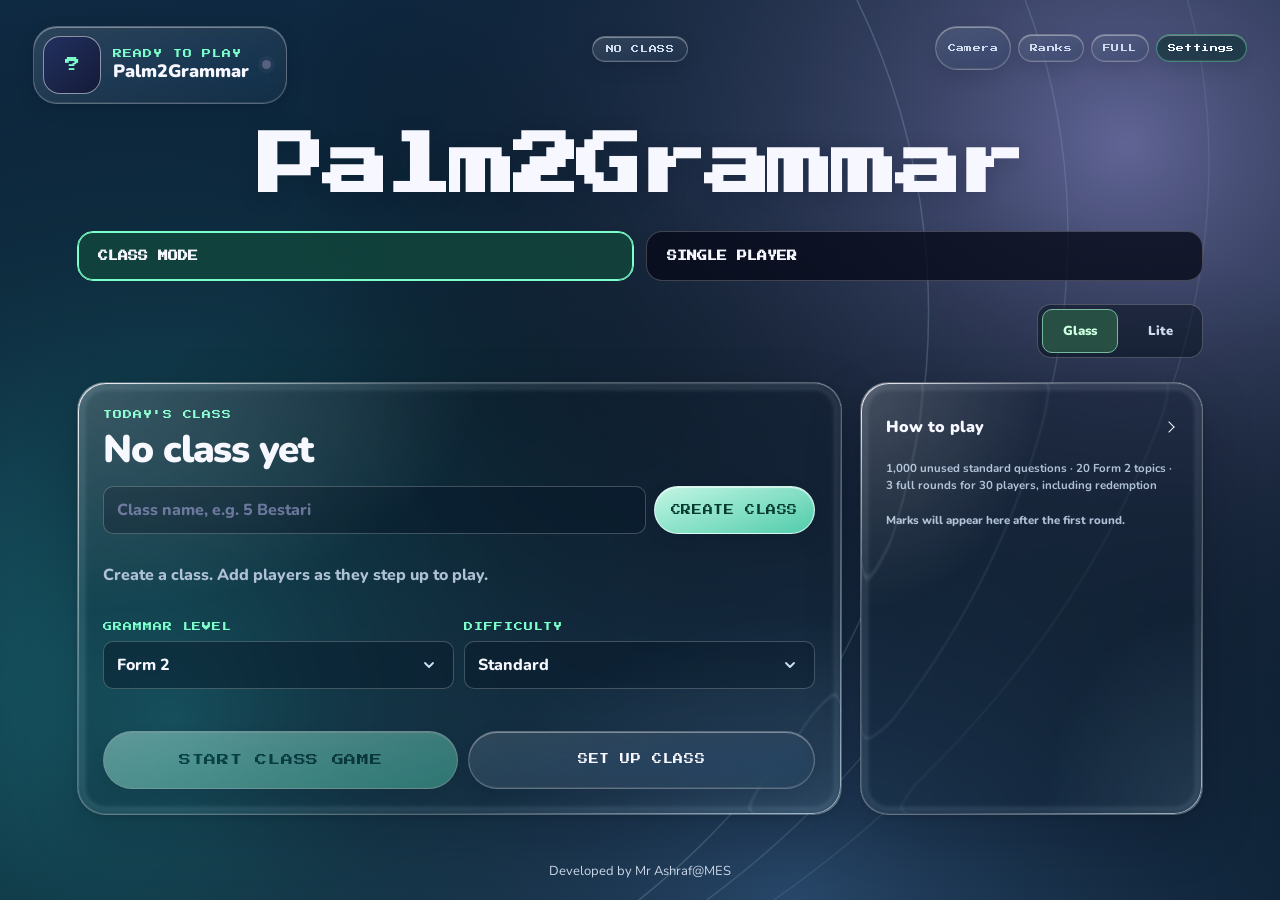
==== index.html @ 3f782b1c "Confirm recognised class players before starting a turn" ====
<!doctype html>
<html lang="en">
<head>
  <meta charset="utf-8">
  <meta name="viewport" content="width=device-width, initial-scale=1, viewport-fit=cover">
  <meta name="theme-color" content="#070b18">
  <title>Palm2Grammar</title>
  <link rel="preconnect" href="https://fonts.googleapis.com">
  <link rel="preconnect" href="https://fonts.gstatic.com" crossorigin>
  <link href="https://fonts.googleapis.com/css2?family=Nunito:wght@700;800;900&family=Press+Start+2P&display=swap" rel="stylesheet">
  <link rel="stylesheet" href="styles.css?v=20261022-face-confirm">
  <link rel="stylesheet" id="glassThemeStyles" href="glass.css?v=20261022-face-confirm" media="(min-width: 1101px) and (pointer: fine)">
  <link rel="stylesheet" id="liteThemeStyles" href="mobile.css?v=20261022-desktop-lite" media="(max-width: 1100px), (pointer: coarse)">
</head>
<body>
  <div class="app" id="app">
    <div class="camera-layer" aria-hidden="true">
      <video id="camera" autoplay playsinline muted></video>
      <canvas id="faceOverlay"></canvas>
    </div>
    <div class="camera-veil"></div>
    <div class="scanlines"></div>
    <div class="screen-flash" id="screenFlash"></div>
    <div class="confetti-layer" id="confettiLayer"></div>
    <div class="callout" id="callout" aria-live="polite"></div>

    <header class="hud">
      <div class="face-card" id="faceCard">
        <div class="face-avatar" id="hudAvatar">?</div>
        <div class="face-copy">
          <div class="hud-kicker">READY TO PLAY</div>
          <div class="hud-name" id="hudName">Waiting for player</div>
        </div>
        <span class="cam-dot" id="camDot" title="Camera status"></span>
      </div>

      <div class="hud-center">
        <span class="hud-chip" id="hudClass">NO CLASS</span>
        <span class="hud-chip session-chip hidden" id="hudRound">ROUND 0</span>
      </div>

      <div class="hud-right">
        <button class="hud-btn camera-control" id="cameraToggleBtn" type="button" aria-pressed="false" title="Turn camera on and allow permission">Camera</button>
        <button class="hud-btn" id="leaderboardBtn" type="button" title="Show leaderboard">Ranks</button>
        <button class="hud-btn" id="fullscreenBtn" type="button" title="Toggle fullscreen">FULL</button>
        <button class="hud-btn hidden" id="stopGameBtn" type="button" aria-label="Stop game">Stop</button>
        <button class="hud-btn teacher" id="teacherBtn" type="button" title="Teacher settings">Settings</button>
      </div>
    </header>

    <div class="streak-rack" id="streakRack" aria-label="Current streak">
      <div class="streak-stars" id="streakStars">
        <span class="streak-star">★</span>
        <span class="streak-star">★</span>
        <span class="streak-star">★</span>
        <span class="streak-star">★</span>
        <span class="streak-star">★</span>
      </div>
      <span class="streak-value" id="streakValue" hidden>0</span>
    </div>

    <main class="stage">
      <section class="screen lobby" id="lobby">
        <div class="logo-wrap">
          <h1 class="logo">Palm2Grammar</h1>
        </div>

        <div class="game-modes" role="group" aria-label="Game mode">
          <button class="mode-choice" id="classModeBtn" type="button" aria-pressed="true"><b>CLASS MODE</b></button>
          <button class="mode-choice" id="singleModeBtn" type="button" aria-pressed="false"><b>SINGLE PLAYER</b></button>
        </div>
        <div class="appearance-picker" role="group" aria-label="Appearance">
          <div class="appearance-options">
            <button class="appearance-choice" id="glassAppearanceBtn" type="button" aria-pressed="true">Glass</button>
            <button class="appearance-choice" id="liteAppearanceBtn" type="button" aria-pressed="false">Lite</button>
          </div>
        </div>
        <div class="lobby-grid">
          <div class="panel lobby-main">
            <div class="panel-label" id="lobbyModeLabel">TODAY'S CLASS</div>
            <div class="lobby-class-name" id="lobbyClassName">No class yet</div>

            <div class="quick-create hidden" id="quickCreate">
              <input id="quickClassName" class="text-input" type="text" maxlength="40" placeholder="Class name, e.g. 5 Bestari" autocomplete="off">
              <button class="btn primary compact" id="quickCreateBtn" type="button">CREATE CLASS</button>
            </div>

            <div class="lobby-roster" id="lobbyRoster"></div>

            <div class="lobby-setup">
              <div class="setup-field">
                <label for="lobbyForm" class="panel-label">GRAMMAR LEVEL</label>
                <select class="select" id="lobbyForm"><option value="1">Form 1</option><option value="2">Form 2</option></select>
              </div>
              <div class="setup-field">
              <label for="lobbyDifficulty" class="panel-label">DIFFICULTY</label>
              <select class="select" id="lobbyDifficulty">
                <option value="easy">Easy</option>
                <option value="standard" selected>Standard</option>
                <option value="challenge">Challenge</option>
              </select>
              </div>
            </div>
            <div class="lobby-actions">
              <button class="btn primary" id="startBtn" type="button">START CLASS GAME</button>
              <button class="btn ghost" id="manageBtn" type="button">SET UP CLASS</button>
            </div>
          </div>

          <div class="panel lobby-side">
            <details class="rules-details"><summary>How to play</summary>
            <ul class="rules-list">
              <li><span>8</span> questions per player</li>
              <li><span>1</span> redemption shot if exactly 1 error</li>
              <li><span>◀ ▶</span> show a palm or tap to answer</li>
              <li id="scoreRule"><span>★</span> streaks, points &amp; live ranks</li>
            </ul></details>
            <div class="small-note" id="questionBankInfo"></div>
            <div class="mini-rank" id="lobbyTop"></div>
          </div>
        </div>
        <footer class="developer-credit">Developed by Mr Ashraf@MES</footer>
      </section>

      <section class="screen idle hidden" id="idle">
        <div class="idle-badge">WAITING FOR NEXT PLAYER</div>
        <h2 class="idle-title">STEP UP TO PLAY</h2>
        <p class="idle-sub" id="idleSub">Look at the camera to continue your saved score, today or tomorrow.</p>
        <div class="turn-entry face-entry">
          <div class="portrait-preview"><canvas id="playerPreview" width="160" height="160" aria-label="Live player portrait preview"></canvas><span>◎</span></div>
          <div class="face-entry-actions">
            <button class="btn ghost" id="idleRanksBtn" type="button">RANKS</button>
            <button class="btn primary" id="numberedPlayerBtn" type="button">NEW PLAYER</button>
            <button class="btn ghost" id="startTurnBtn" type="button">CAPTURE &amp; PLAY</button>
            <p class="small-note">Your photo becomes your score card.<br>Photos, face memory and scores stay on this device.</p>
          </div>
        </div>
        <div class="face-match-preview hidden" id="faceMatchPreview"></div>
        <div class="small-note" id="faceMatchStatus">Face memory stays on this device · look straight ahead</div>
        <div class="idle-rank" id="idleLeaderboard"></div>
        <div class="idle-status" id="idleStatus">Choose a player to start</div>
        <div class="small-note" id="questionRemaining"></div>

        <div class="manual-picker" id="manualPicker">
          <div class="manual-label">PLAYED BEFORE? TAP YOUR PLAYER CARD</div>
          <div class="manual-chips" id="manualChips"></div>
        </div>
      </section>

      <section class="screen play hidden" id="play">
        <div class="play-topline">
          <div class="question-meta">
            <span class="meta-chip" id="questionCounter">QUESTION 1 / 8</span>
            <span class="meta-chip topic" id="questionTopic">TOPIC</span>
            <span class="meta-chip redemption" id="redemptionChip">REDEMPTION READY</span>
          </div>
          <div class="progress-dots" id="progressDots" aria-label="Round progress"></div>
          <div class="mobile-round-score"><span id="livePoints">0 points</span><span id="liveStreak">0 streak</span></div>
        </div>

        <div class="sentence-card" id="sentenceCard">
          <p id="sentence">Much people came to the feast.</p>
        </div>

        <div class="options-row">
          <button class="option-card left" id="optionLeft" type="button" data-side="0">
            <span class="option-tag"><span class="palm-cue palm-left" data-hand="L" role="img" aria-label="Left palm"></span></span>
            <span class="option-text" id="optionLeftText">Many</span>
            <span class="option-charge"><i></i></span>
          </button>

          <div class="tilt-meter" id="tiltMeter">
            <div class="palm-monitor">
              <canvas id="palmPreview" width="320" height="180" aria-label="Mirrored preview identifying your left or right hand"></canvas>
              <div id="palmStatus" role="status">Tap Camera for instant palm controls</div>
              <small id="palmInstantHint">Lower your palm between choices</small>
            </div>
            <div class="tilt-arrow left" id="tiltArrowLeft">◀</div>
            <div class="tilt-ring">
              <div class="tilt-needle" id="tiltNeedle"></div>
            </div>
            <div class="tilt-arrow right" id="tiltArrowRight">▶</div>
            <div class="tilt-caption" id="tiltCaption">HOLD A TILT</div>
          </div>

          <button class="option-card right" id="optionRight" type="button" data-side="1">
            <span class="option-tag"><span class="palm-cue palm-right" data-hand="R" role="img" aria-label="Right palm"></span></span>
            <span class="option-text" id="optionRightText">A little</span>
            <span class="option-charge"><i></i></span>
          </button>
        </div>

        <div class="play-footer">
          <div class="tilt-gauge">
            <span class="gauge-side left">L</span>
            <div class="gauge-track"><div class="gauge-center"></div><div class="gauge-needle" id="gaugeNeedle"></div></div>
            <span class="gauge-side right">R</span>
          </div>
          <div class="feedback-line" id="feedbackLine" aria-live="polite">Hold your tilt to lock in.</div>
        </div>
        <p class="small-note speed-note">Correct answers earn up to +100 speed points. Faster answers earn more.</p>
      </section>
    </main>

    <div class="overlay countdown hidden" id="countdownOverlay">
      <div class="countdown-card">
        <div class="countdown-avatar" id="countdownAvatar">?</div>
        <div class="countdown-kicker">PLAYER READY</div>
        <div class="countdown-name" id="countdownName">Player</div>
        <div class="countdown-number" id="countdownNumber">3</div>
        <div class="countdown-hint" id="countdownHint">Centre your head…</div>
      </div>
    </div>

    <div class="overlay round hidden" id="roundOverlay" role="dialog" aria-modal="true" aria-labelledby="roundName">
      <div class="round-card">
        <div class="round-portrait" id="roundPortrait"></div>
        <div class="round-kicker">ROUND COMPLETE</div>
        <div class="round-name" id="roundName">Player</div>
        <div class="round-score"><span id="roundMarks">0</span><small>/ 8</small></div>
        <div class="round-stars" id="roundStars"></div>
        <div class="round-stats">
          <div><b id="roundPoints">+0</b><span>POINTS</span></div>
          <div><b id="roundStreak">0</b><span>BEST STREAK</span></div>
          <div><b id="roundRetries">0</b><span>REDEMPTIONS</span></div>
        </div>
        <p class="small-note" id="roundSpeedBonus">Includes +0 speed points</p>
        <div class="round-actions">
          <button class="btn ghost" id="replayPlayerBtn" type="button">PLAY AGAIN</button>
          <button class="btn primary" id="nextPlayerBtn" type="button">NEXT PLAYER</button>
        </div>
        <button class="stop-link" id="roundStopBtn" type="button">Stop game</button>
      </div>
    </div>

    <div class="overlay leaderboard hidden" id="leaderboardOverlay" role="dialog" aria-modal="true" aria-labelledby="lbTitle">
      <div class="leaderboard-card">
        <div class="lb-kicker">CLASS LEADERBOARD</div>
        <h2 class="lb-title" id="lbTitle">Top grammar heroes</h2>
        <div class="lb-list" id="leaderboardList"></div>
        <div class="lb-actions">
          <button class="btn primary" id="closeLeaderboardBtn" type="button">BACK TO GAME</button>
          <div class="auto-hint" id="lbAutoHint">Auto-close in <span id="lbCount">8</span>s</div>
        </div>
      </div>
    </div>

    <div class="overlay lost hidden" id="playerLost">
      <div class="lost-card">
        <div class="lost-icon">◎</div>
        <div class="lost-kicker">FACE LOST</div>
        <div class="lost-title">Step back into frame</div>
        <div class="lost-sub" id="lostSub">Your round is paused. The camera will pick you up again.</div>
        <button class="btn ghost compact" id="lostContinueBtn" type="button">CONTINUE WITH CLICKS</button>
      </div>
    </div>

    <div class="drawer-scrim hidden" id="drawerScrim"></div>

    <aside class="drawer" id="teacherPanel" aria-hidden="true" inert>
      <div class="drawer-head">
        <div>
          <div class="drawer-kicker">TEACHER CONSOLE</div>
          <div class="drawer-title" id="drawerTitle">Run the class</div>
        </div>
        <button class="drawer-close" id="drawerClose" type="button" aria-label="Close teacher console">
          <svg width="20" height="20" viewBox="0 0 24 24" fill="none" stroke="currentColor" stroke-width="2" stroke-linecap="round" aria-hidden="true"><path d="m6 6 12 12M18 6 6 18"/></svg>
        </button>
      </div>

      <div class="drawer-body">
        <details class="drawer-section class-only settings-group" open><summary>CLASS</summary>
          <div class="row">
            <select class="select" id="classSelect" aria-label="Active class"></select>
            <button class="btn mini" id="newClassBtn" type="button">+ NEW</button>
          </div>
          <div class="class-create hidden" id="classCreate">
            <input class="text-input" id="newClassName" type="text" maxlength="40" placeholder="New class name" autocomplete="off">
            <button class="btn mini primary" id="createClassBtn" type="button">CREATE</button>
          </div>
          <div class="drawer-meta" id="teacherClassMeta">No class selected</div>
        </details>

        <details class="drawer-section class-only settings-group"><summary>PLAYER PHOTOS <span class="count-badge" id="rosterCount">0</span></summary>
          <div class="teacher-roster" id="teacherRoster"></div>
        </details>

        <details class="drawer-section settings-group" open><summary>APPEARANCE</summary>
          <select class="select" id="appearanceSelect" aria-label="Appearance">
            <option value="glass">Glass</option>
            <option value="lite">Lite</option>
          </select>
        </details>
        <details class="drawer-section settings-group" open><summary>GAME SETTINGS</summary>
            <label for="formSelect" class="panel-label">GRAMMAR LEVEL</label>
            <select class="select" id="formSelect">
              <option value="1">Form 1</option>
              <option value="2" selected>Form 2</option>
            </select>
            <label for="difficultySelect" class="panel-label">DIFFICULTY</label>
            <select class="select" id="difficultySelect">
              <option value="easy">Easy</option>
              <option value="standard" selected>Standard</option>
              <option value="challenge">Challenge</option>
            </select>
            <label for="controlModeSelect" class="panel-label">ANSWER CONTROLS</label>
            <select class="select" id="controlModeSelect">
              <option value="palms">Open palm · instant left / right hand</option>
              <option value="buttons">Big buttons / arrow keys</option>
              <option value="tilt">Head tilt · optional</option>
            </select>
        </details>

        <details class="drawer-section settings-group" open><summary>SESSION</summary>
          <div class="row">
            <button class="btn mini primary" id="startSessionBtn" type="button">START</button>
            <button class="btn mini danger" id="stopSessionBtn" type="button">STOP</button>
          </div>
          <div class="row">
            <button class="btn mini class-only" id="showLbBtn" type="button">SHOW RANKS</button>
            <button class="btn mini" id="calibrateBtn" type="button">RECALIBRATE</button>
          </div>
          <p class="drawer-hint class-only">Ranks appear after every 3 completed turns.</p>
          <button class="toggle class-only" id="faceResumeToggle" type="button" aria-pressed="true">FACE RESUME ON</button>
        </details>

        <details class="drawer-section settings-group"><summary>SOUND</summary>
          <div class="row">
            <button class="toggle on" id="soundToggle" type="button">8-BIT SFX</button>
            <button class="toggle on" id="musicToggle" type="button">MUSIC</button>
          </div>
        </details>

        <details class="drawer-section settings-group"><summary>PALM CONTROLS</summary>
          <p class="drawer-hint">Open palm = instant choice, anywhere in frame. Left selects left; right selects right. Results: left plays again; right goes to the next player or menu. Player entry: right starts a numbered player. Ranks: right returns. Lower or close your hand between choices.</p>
        </details>

        <details class="drawer-section settings-group"><summary>TILT CONTROLS</summary>
          <label class="field">Tilt angle
            <select class="select" id="tiltSensitivity" aria-label="Tilt sensitivity">
              <option value="8">Small movement · 8°</option>
              <option value="12">Comfortable · 12°</option>
              <option value="18">Deliberate · 18°</option>
              <option value="24">Large movement · 24°</option>
            </select>
          </label>
          <label class="field">Hold to confirm
            <select class="select" id="tiltHold" aria-label="Tilt hold duration">
              <option value="350">Quick · 0.35 seconds</option>
              <option value="550">Standard · 0.55 seconds</option>
              <option value="850">Steady · 0.85 seconds</option>
              <option value="1200">Careful · 1.2 seconds</option>
            </select>
          </label>
          <div class="row">
            <button class="toggle" id="invertTiltToggle" type="button">NORMAL</button>
          </div>
          <p class="drawer-hint">Start upright, tilt towards an answer, then return to centre before the next choice. Use RECALIBRATE if your position changes. Swap directions if the controls feel mirrored.</p>
        </details>

        <details class="drawer-section settings-group"><summary>CAMERA &amp; HEAD TRACKING</summary>
          <div class="row">
            <button class="btn mini" id="reloadModelsBtn" type="button">RELOAD FACE ENGINE</button>
          </div>
          <p class="drawer-hint" id="cameraNote">Enable the camera for palm controls or photo cards.</p>
          <div class="drawer-meta" id="modelStatus">Camera not started.</div>
        </details>

        <details class="drawer-section danger-zone settings-group"><summary>DANGER ZONE</summary>
          <div class="row">
            <button class="btn mini danger" id="resetMarksBtn" type="button">RESET MARKS</button>
            <button class="btn mini danger class-only" id="deleteClassBtn" type="button">DELETE CLASS</button>
          </div>
        </details>

        <p class="drawer-foot">Class names, photos, face-matching samples, scores and used-question history are saved in this browser on this device. A photo is saved only when you tap CAPTURE &amp; PLAY. Live video is never saved or uploaded. Clearing browser data removes saved records.</p>
      </div>
    </aside>

    <div class="overlay hidden" id="resumeConfirmModal" role="dialog" aria-modal="true" aria-labelledby="resumeConfirmTitle">
      <div class="round-card resume-confirm-card">
        <h2 id="resumeConfirmTitle">Play this player?</h2>
        <div id="resumeConfirmPreview" class="resume-confirm-preview"></div>
        <div class="round-actions">
          <button class="btn ghost" id="resumeConfirmNo" type="button">NO</button>
          <button class="btn primary" id="resumeConfirmYes" type="button">YES</button>
        </div>
      </div>
    </div>

    <div class="overlay hidden" id="faceConfirmModal" role="dialog" aria-modal="true" aria-labelledby="faceConfirmTitle">
      <div class="round-card face-confirm-card">
        <h2 id="faceConfirmTitle">Let’s confirm this face</h2>
        <img id="confirmLivePhoto" class="confirm-live-photo" alt="Current player">
        <p class="small-note">The camera is not certain. Tap a saved face to keep its score, or add a new player.</p>
        <div class="manual-chips" id="faceConfirmChoices"></div>
        <div class="round-actions">
          <button class="btn primary" id="faceConfirmNew" type="button">NEW PLAYER</button>
          <button class="btn ghost" id="faceConfirmCancel" type="button">CANCEL</button>
        </div>
      </div>
    </div>

    <div class="toast" id="toast" role="status" aria-live="polite"></div>
  </div>

  <script src="questions.js?v=20261020-camera-control"></script>
  <script src="questions-form1.js?v=20261020-camera-control"></script>
  <script src="palm-control.js?v=20261022-face-confirm"></script>
  <script src="app.js?v=20261022-face-confirm"></script>

</body>
</html>
---- styles.css ----
:root {
  --ink: #f7f8ff;
  --muted: #aab4d4;
  --dim: #7c88ab;
  --void: #060914;
  --panel: rgba(10, 15, 32, 0.82);
  --panel-solid: #0b1022;
  --line: rgba(164, 187, 255, 0.22);
  --line-hot: rgba(164, 187, 255, 0.44);
  --mint: #7cffcb;
  --mint-deep: #1fd69a;
  --yellow: #ffd166;
  --coral: #ff6b78;
  --blue: #7aa2ff;
  --violet: #b899ff;
  --good: #23e59a;
  --bad: #ff4d67;
  --pixel: "Press Start 2P", monospace;
  --body: "Nunito", ui-sans-serif, system-ui, sans-serif;
}

* { box-sizing: border-box; }
html, body { width: 100%; min-height: 100%; }
html { background: var(--void); }
body {
  margin: 0;
  min-height: 100dvh;
  overflow: hidden;
  color: var(--ink);
  font-family: var(--body);
  background: radial-gradient(circle at 72% 10%, #1a2b5e 0, transparent 42%), radial-gradient(circle at 10% 85%, #123c3d 0, transparent 38%), var(--void);
  -webkit-font-smoothing: antialiased;
}
button, input, select { font: inherit; }
button { color: inherit; cursor: pointer; }
button:focus-visible, input:focus-visible, select:focus-visible { outline: 3px solid var(--yellow); outline-offset: 3px; }
.hidden { display: none !important; }

.app {
  position: relative;
  height: 100dvh;
  min-height: 100dvh;
  overflow: hidden;
  isolation: isolate;
}

/* ---------- Camera backdrop ---------- */
.camera-layer {
  position: absolute;
  inset: 0;
  z-index: -4;
  background:
    radial-gradient(ellipse at 50% 40%, rgba(65, 94, 190, 0.32), transparent 58%),
    #050814;
}
#camera {
  position: absolute;
  inset: 0;
  width: 100%;
  height: 100%;
  object-fit: cover;
  transform: scaleX(-1);
  opacity: 0;
  transition: opacity 0.8s ease;
  filter: saturate(0.92) contrast(1.02);
}
body.camera-on #camera { opacity: 1; }
#faceOverlay {
  position: absolute;
  inset: 0;
  width: 100%;
  height: 100%;
  pointer-events: none;
}
.camera-veil {
  position: absolute;
  inset: 0;
  z-index: -3;
  pointer-events: none;
  background:
    radial-gradient(ellipse at 50% 42%, rgba(7, 11, 24, 0.18) 0%, rgba(7, 11, 24, 0.74) 60%, rgba(4, 7, 16, 0.94) 100%),
    linear-gradient(180deg, rgba(6, 9, 20, 0.9) 0%, rgba(6, 9, 20, 0.18) 22%, rgba(6, 9, 20, 0.22) 72%, rgba(6, 9, 20, 0.9) 100%);
}
body.camera-off .camera-veil {
  background:
    radial-gradient(ellipse at 50% 20%, rgba(60, 90, 190, 0.2), transparent 55%),
    repeating-linear-gradient(0deg, rgba(124, 255, 203, 0.028) 0 1px, transparent 1px 46px),
    repeating-linear-gradient(90deg, rgba(124, 255, 203, 0.028) 0 1px, transparent 1px 46px),
    linear-gradient(160deg, #080e20 0%, #060914 60%, #05070f 100%);
}
.scanlines {
  position: absolute;
  inset: 0;
  z-index: 9;
  pointer-events: none;
  opacity: 0.13;
  background: repeating-linear-gradient(0deg, rgba(255, 255, 255, 0.12) 0 1px, transparent 1px 4px);
  mix-blend-mode: overlay;
}

/* ---------- Flash + particles ---------- */
.screen-flash {
  position: absolute;
  inset: 0;
  z-index: 40;
  pointer-events: none;
  opacity: 0;
  mix-blend-mode: screen;
}
.screen-flash.good { background: radial-gradient(circle at 50% 50%, rgba(35, 229, 154, 0.98), rgba(21, 255, 172, 0.52) 46%, rgba(10, 150, 110, 0.12) 100%); animation: flash-burst 0.75s ease-out; }
.screen-flash.bad { background: radial-gradient(circle at 50% 50%, rgba(255, 77, 103, 0.98), rgba(255, 44, 84, 0.5) 46%, rgba(160, 12, 50, 0.1) 100%); animation: flash-burst 0.8s ease-out; }
@keyframes flash-burst {
  0% { opacity: 0; }
  9% { opacity: 0.95; }
  38% { opacity: 0.4; }
  100% { opacity: 0; }
}
.confetti-layer { position: absolute; inset: 0; z-index: 45; pointer-events: none; overflow: hidden; }
.confetti {
  position: absolute;
  top: -24px;
  left: var(--x);
  width: var(--w);
  height: calc(var(--w) * 1.7);
  background: var(--c);
  border-radius: 2px;
  box-shadow: 0 0 12px color-mix(in srgb, var(--c) 65%, transparent);
  animation: confetti-fall var(--dur) cubic-bezier(0.16, 0.7, 0.36, 1) forwards;
  animation-delay: var(--delay);
}
@keyframes confetti-fall {
  0% { transform: translate3d(0, -10px, 0) rotate(0deg); opacity: 0; }
  10% { opacity: 1; }
  100% { transform: translate3d(var(--drift), 108vh, 0) rotate(var(--spin)); opacity: 0.9; }
}
.callout {
  position: absolute;
  z-index: 44;
  left: 50%;
  top: 39%;
  transform: translate(-50%, -50%) scale(0.8);
  opacity: 0;
  pointer-events: none;
  font-family: var(--pixel);
  font-size: clamp(22px, 3.4vw, 48px);
  color: var(--yellow);
  text-shadow: 0 4px 0 #6e3d00, 0 0 36px rgba(255, 209, 102, 0.85);
  letter-spacing: 0.05em;
  text-align: center;
  white-space: nowrap;
}
.callout.show { animation: callout-pop 1.05s ease-out forwards; }
.callout.good { color: var(--mint); text-shadow: 0 4px 0 #00664b, 0 0 38px rgba(124, 255, 203, 0.8); }
.callout.bad { color: #ff9aa6; text-shadow: 0 4px 0 #6f0018, 0 0 38px rgba(255, 77, 103, 0.8); }
@keyframes callout-pop {
  0% { opacity: 0; transform: translate(-50%, -50%) scale(0.62); }
  18% { opacity: 1; transform: translate(-50%, -54%) scale(1.08); }
  42% { opacity: 1; transform: translate(-50%, -60%) scale(1); }
  100% { opacity: 0; transform: translate(-50%, -88%) scale(0.96); }
}

/* ---------- HUD ---------- */
.hud {
  position: relative;
  z-index: 20;
  display: grid;
  grid-template-columns: minmax(260px, 1fr) auto minmax(340px, 1fr);
  align-items: start;
  gap: 18px;
  padding: clamp(14px, 2vw, 26px) clamp(18px, 2.6vw, 38px) 0;
}
.face-card {
  justify-self: start;
  display: flex;
  align-items: center;
  gap: 12px;
  min-width: 254px;
  padding: 9px 15px 9px 9px;
  border: 1px solid var(--line);
  border-radius: 16px;
  background: rgba(8, 13, 29, 0.72);
  backdrop-filter: blur(14px);
  box-shadow: 0 12px 38px rgba(0, 0, 0, 0.28);
}
.face-avatar, .countdown-avatar, .avatar {
  width: 46px;
  height: 46px;
  border-radius: 12px;
  object-fit: cover;
  display: grid;
  place-items: center;
  background: linear-gradient(135deg, #22305f, #141b38);
  border: 1px solid var(--line-hot);
  color: var(--mint);
  font-family: var(--pixel);
  font-size: 15px;
  flex: 0 0 auto;
  overflow: hidden;
}
.face-avatar img, .avatar img { width: 100%; height: 100%; object-fit: cover; display: block; }
.hud-kicker, .panel-label, .logo-kicker, .idle-badge, .meta-chip, .drawer-kicker, .lb-kicker, .round-kicker, .lost-kicker, .enroll-kicker, .card-label {
  font-family: var(--pixel);
  font-size: 9px;
  line-height: 1.5;
  letter-spacing: 0.1em;
  color: var(--mint);
}
.hud-name {
  font-weight: 900;
  font-size: clamp(17px, 1.4vw, 21px);
  max-width: 210px;
  overflow: hidden;
  text-overflow: ellipsis;
  white-space: nowrap;
  line-height: 1.2;
}
.cam-dot {
  width: 9px; height: 9px; margin-left: auto; border-radius: 50%;
  background: #56617e; box-shadow: 0 0 0 4px rgba(86, 97, 126, 0.14);
  transition: 0.25s ease;
}
body.camera-on .cam-dot { background: var(--mint); box-shadow: 0 0 0 4px rgba(124, 255, 203, 0.15), 0 0 16px var(--mint); }

.hud-center { display: flex; align-items: center; gap: 8px; padding-top: 10px; }
.hud-chip {
  border: 1px solid var(--line);
  background: rgba(8, 13, 29, 0.7);
  backdrop-filter: blur(12px);
  border-radius: 999px;
  padding: 8px 13px;
  font-family: var(--pixel);
  font-size: 8px;
  letter-spacing: 0.07em;
  color: var(--muted);
  max-width: 260px;
  overflow: hidden;
  text-overflow: ellipsis;
  white-space: nowrap;
}
.hud-chip.session-chip { color: var(--yellow); border-color: rgba(255, 209, 102, 0.4); }
.hud-chip.danger { color: #ffc2c9; border-color: rgba(255, 77, 103, 0.5); background: rgba(74, 9, 20, 0.66); }
.hud-chip.danger:hover { background: rgba(129, 14, 33, 0.86); }

.hud-right { justify-self: end; display: flex; gap: 7px; align-items: center; }
.hud-btn {
  border: 1px solid var(--line);
  background: rgba(8, 13, 29, 0.7);
  backdrop-filter: blur(12px);
  border-radius: 11px;
  padding: 9px 11px;
  font-family: var(--pixel);
  font-size: 8px;
  letter-spacing: 0.05em;
  color: var(--muted);
  transition: 0.16s ease;
}
.hud-btn:hover { color: var(--ink); border-color: var(--line-hot); transform: translateY(-1px); }
.hud-btn.teacher { color: var(--ink); border-color: rgba(124, 255, 203, 0.38); background: rgba(18, 50, 48, 0.65); }
.hud-btn.muted { color: var(--dim); text-decoration: line-through; }

.streak-rack {
  position: absolute;
  z-index: 20;
  right: clamp(18px, 2.6vw, 38px);
  top: clamp(82px, 9.5vh, 108px);
  display: flex;
  flex-direction: column;
  align-items: flex-end;
  gap: 4px;
  pointer-events: none;
  opacity: 0;
  transform: translateY(-6px);
  transition: 0.3s ease;
}
body.in-session .streak-rack { opacity: 1; transform: translateY(0); }
.streak-label { font-family: var(--pixel); font-size: 8px; letter-spacing: 0.16em; color: var(--dim); }
.streak-stars { display: flex; gap: 4px; }
.streak-star {
  font-size: clamp(24px, 2.4vw, 36px);
  color: rgba(255, 255, 255, 0.13);
  text-shadow: none;
  transition: 0.24s ease;
  line-height: 1;
}
.streak-star.lit {
  color: var(--yellow);
  text-shadow: 0 0 18px rgba(255, 209, 102, 0.75), 0 3px 0 #8a5600;
  transform: translateY(-2px) scale(1.03);
}
.streak-rack.hot .streak-star.lit { animation: star-bounce 0.38s ease; }
.streak-rack.hot .streak-star.lit:nth-child(2) { animation-delay: 0.05s; }
.streak-rack.hot .streak-star.lit:nth-child(3) { animation-delay: 0.1s; }
.streak-rack.hot .streak-star.lit:nth-child(4) { animation-delay: 0.15s; }
.streak-rack.hot .streak-star.lit:nth-child(5) { animation-delay: 0.2s; }
@keyframes star-bounce { 0%,100% { transform: translateY(-2px) scale(1); } 50% { transform: translateY(-9px) scale(1.15); } }
.streak-value {
  font-family: var(--pixel);
  font-size: 12px;
  color: var(--yellow);
  text-shadow: 0 2px 0 rgba(0, 0, 0, 0.4);
}

/* ---------- Stage / screens ---------- */
.stage {
  position: relative;
  z-index: 10;
  height: calc(100dvh - 92px);
  display: flex;
  align-items: stretch;
  justify-content: center;
  padding: clamp(10px, 1.6vh, 22px) clamp(18px, 3vw, 54px) clamp(16px, 2.6vh, 30px);
}
.screen { width: min(1440px, 100%); animation: screen-in 0.38s ease both; }
@keyframes screen-in { from { opacity: 0; transform: translateY(10px); } to { opacity: 1; transform: none; } }

/* ---------- Lobby ---------- */
.lobby { display: flex; flex-direction: column; justify-content: center; gap: clamp(18px, 2.6vh, 34px); padding-inline: clamp(0px, 3vw, 56px); }
.logo-wrap { text-align: center; }
.logo {
  margin: 10px 0 8px;
  font-family: var(--pixel);
  font-size: clamp(42px, 6.7vw, 104px);
  line-height: 0.98;
  letter-spacing: -0.045em;
  color: var(--ink);
  text-shadow: 0 6px 0 #161d3c, 0 0 60px rgba(122, 162, 255, 0.28);
}
.logo span { color: var(--mint); text-shadow: 0 6px 0 #084b3c, 0 0 58px rgba(124, 255, 203, 0.42); }
.logo-subtitle { margin: 12px 0 0; color: var(--muted); font: 800 clamp(13px, 1.5vw, 18px) var(--body); letter-spacing: .02em; }
.lobby-grid { display: grid; grid-template-columns: minmax(0, 1.38fr) minmax(310px, 0.62fr); gap: clamp(14px, 1.4vw, 22px); }
.panel {
  border: 1px solid var(--line);
  border-radius: 22px;
  background: linear-gradient(160deg, rgba(14, 21, 45, 0.88), rgba(7, 11, 25, 0.9));
  backdrop-filter: blur(18px);
  box-shadow: 0 24px 70px rgba(0, 0, 0, 0.34), inset 0 1px 0 rgba(255, 255, 255, 0.08);
  padding: clamp(18px, 2vw, 28px);
}
.lobby-main { display: flex; flex-direction: column; min-height: 340px; }
.lobby-class-name { margin-top: 8px; font-size: clamp(28px, 3vw, 46px); font-weight: 900; line-height: 1.05; letter-spacing: -0.03em; }
.quick-create { display: flex; gap: 8px; margin-top: 16px; }
.lobby-roster { display: flex; flex-wrap: wrap; gap: 9px; margin: 18px 0 auto; min-height: 50px; }
.roster-pill {
  display: flex; align-items: center; gap: 8px;
  padding: 6px 12px 6px 6px;
  border: 1px solid var(--line);
  background: rgba(255, 255, 255, 0.035);
  border-radius: 999px;
  font-size: 13px; font-weight: 900; color: var(--muted);
}
.roster-pill .avatar { width: 30px; height: 30px; border-radius: 50%; font-size: 10px; }
.roster-empty { color: var(--dim); font-weight: 800; padding: 12px 0; }
.lobby-actions { display: flex; gap: 10px; margin-top: 24px; }
.lobby-actions .btn { flex: 1; }
.lobby-status { margin-top: 13px; color: var(--dim); font-size: 12.5px; font-weight: 800; min-height: 20px; }
.lobby-side { display: flex; flex-direction: column; gap: 14px; }
.rules-list { list-style: none; padding: 0; margin: 6px 0 auto; display: flex; flex-direction: column; gap: 10px; }
.rules-list li { display: flex; align-items: center; gap: 12px; color: var(--muted); font-weight: 800; font-size: 14px; }
.rules-list li span {
  flex: 0 0 auto; min-width: 42px; text-align: center;
  font-family: var(--pixel); font-size: 10px; color: var(--mint);
  border: 1px solid rgba(124, 255, 203, 0.28); background: rgba(124, 255, 203, 0.06);
  border-radius: 8px; padding: 7px 8px;
}
.small-note { color: var(--dim); font-size: 11.5px; line-height: 1.45; font-weight: 700; }
.mini-rank { display: flex; flex-direction: column; gap: 5px; margin-top: 4px; }
.mini-rank-row { display: flex; align-items: center; gap: 8px; color: var(--muted); font-size: 12px; font-weight: 900; }
.mini-rank-row b { margin-left: auto; color: var(--yellow); font-family: var(--pixel); font-size: 9px; }
.mini-rank-row .avatar { width: 24px; height: 24px; border-radius: 7px; font-size: 8px; }

/* ---------- Buttons / inputs ---------- */
.btn {
  border: 1px solid var(--line);
  border-radius: 13px;
  padding: 15px 20px;
  background: rgba(255, 255, 255, 0.045);
  color: var(--ink);
  font-family: var(--pixel);
  font-size: clamp(8px, 0.8vw, 10px);
  letter-spacing: 0.06em;
  line-height: 1.5;
  transition: 0.16s ease;
  box-shadow: 0 5px 0 rgba(0, 0, 0, 0.28);
}
.btn:hover { transform: translateY(-2px); box-shadow: 0 7px 0 rgba(0, 0, 0, 0.3); border-color: var(--line-hot); }
.btn:active { transform: translateY(1px); box-shadow: 0 2px 0 rgba(0, 0, 0, 0.3); }
.btn.primary { background: linear-gradient(180deg, #a2ffe0, #46e9b2); border-color: #d3ffef; color: #022820; box-shadow: 0 5px 0 #0b7a58, 0 0 36px rgba(124, 255, 203, 0.18); }
.btn.primary:hover { box-shadow: 0 7px 0 #0b7a58, 0 0 46px rgba(124, 255, 203, 0.3); }
.btn.ghost { background: rgba(10, 16, 34, 0.68); }
.btn.camera { background: linear-gradient(180deg, #9fbaff, #6f8dff); border-color: #c9d7ff; color: #07112f; box-shadow: 0 5px 0 #253b92, 0 0 36px rgba(122, 162, 255, 0.18); }
.btn.danger { background: rgba(96, 12, 28, 0.72); border-color: rgba(255, 77, 103, 0.55); color: #ffdbe0; box-shadow: 0 5px 0 #3d0612; }
.btn.compact { padding: 12px 16px; }
.btn.mini { padding: 10px 13px; font-size: 8px; border-radius: 10px; box-shadow: 0 3px 0 rgba(0, 0, 0, 0.26); }
.btn.wide { width: 100%; }
.text-input, .select, .num-input {
  border: 1px solid var(--line);
  background: rgba(4, 8, 20, 0.68);
  border-radius: 10px;
  color: var(--ink);
  padding: 12px 13px;
  font-weight: 800;
  min-width: 0;
}
.text-input::placeholder { color: #627096; }
.text-input { flex: 1; }
.select { flex: 1; }
.num-input { width: 68px; padding: 7px 8px; margin-inline: 5px; text-align: center; }

/* ---------- Idle ---------- */
.idle {
  display: flex; flex-direction: column; align-items: center; justify-content: center;
  text-align: center; gap: 8px; padding-bottom: 2vh;
}
.idle-badge { color: var(--yellow); font-size: 10px; }
.idle-title {
  margin: 8px 0 0;
  font-family: var(--pixel);
  font-size: clamp(30px, 4.6vw, 64px);
  letter-spacing: -0.03em;
  text-shadow: 0 5px 0 #111a3c, 0 0 48px rgba(122, 162, 255, 0.3);
}
.idle-sub { margin: 8px 0 6px; color: var(--muted); font-size: clamp(14px, 1.4vw, 18px); font-weight: 800; }
.idle-status {
  font-family: var(--pixel); font-size: 9px; color: var(--mint); letter-spacing: 0.08em;
  border: 1px solid rgba(124, 255, 203, 0.25); background: rgba(124, 255, 203, 0.06);
  border-radius: 999px; padding: 10px 15px; margin-top: 4px;
}
.idle-rank { display: flex; align-items: center; justify-content: center; gap: 10px; flex-wrap: wrap; margin-top: 12px; min-height: 48px; }
.idle-rank-card { display: flex; align-items: center; gap: 9px; padding: 7px 14px 7px 7px; border: 1px solid var(--line); border-radius: 999px; background: rgba(7, 12, 27, 0.66); }
.idle-rank-card .avatar { width: 34px; height: 34px; border-radius: 50%; font-size: 9px; }
.idle-rank-card .name { font-weight: 900; font-size: 13px; }
.idle-rank-card .pts { color: var(--yellow); font-family: var(--pixel); font-size: 8px; }
.manual-picker { margin-top: clamp(14px, 3vh, 34px); width: min(820px, 92vw); }
.manual-label { font-family: var(--pixel); font-size: 8px; color: var(--dim); letter-spacing: 0.1em; margin-bottom: 9px; }
.manual-chips { display: flex; flex-wrap: wrap; justify-content: center; gap: 7px; }
.chip-player {
  display: flex; align-items: center; gap: 7px;
  border: 1px solid var(--line); background: rgba(8, 13, 29, 0.72); border-radius: 999px;
  padding: 5px 12px 5px 5px; color: var(--ink); font-weight: 900; font-size: 12px;
  transition: 0.15s ease;
}
.chip-player:hover { border-color: var(--mint); background: rgba(32, 94, 77, 0.35); transform: translateY(-1px); }
.chip-player .avatar { width: 26px; height: 26px; border-radius: 50%; font-size: 8px; }
.chip-player b { color: var(--yellow); font-family: var(--pixel); font-size: 7px; }

/* ---------- Play ---------- */
.play { display: flex; flex-direction: column; justify-content: center; gap: clamp(10px, 1.8vh, 20px); padding-inline: clamp(0px, 3vw, 64px); }
.play-topline { display: flex; align-items: center; justify-content: space-between; gap: 16px; }
.question-meta { display: flex; align-items: center; gap: 8px; flex-wrap: wrap; }
.meta-chip {
  display: inline-flex; align-items: center;
  border: 1px solid var(--line); background: rgba(8, 13, 29, 0.7);
  border-radius: 999px; padding: 8px 12px; color: var(--muted);
  font-size: 8px; letter-spacing: 0.06em;
}
.meta-chip.topic { color: var(--violet); border-color: rgba(184, 153, 255, 0.35); }
.meta-chip.redemption { color: var(--yellow); border-color: rgba(255, 209, 102, 0.38); background: rgba(70, 49, 4, 0.36); }
.meta-chip.redemption.used { color: var(--dim); border-color: var(--line); background: rgba(8, 13, 29, 0.6); text-decoration: line-through; }
.progress-dots { display: flex; gap: 6px; }
.dot { width: 13px; height: 13px; border-radius: 4px; border: 1px solid var(--line); background: rgba(255, 255, 255, 0.06); }
.dot.correct { background: var(--good); border-color: #b5ffdf; box-shadow: 0 0 12px rgba(35, 229, 154, 0.6); }
.dot.wrong { background: var(--bad); border-color: #ffd0d7; box-shadow: 0 0 12px rgba(255, 77, 103, 0.55); }
.dot.retry { background: var(--yellow); border-color: #fff0b8; box-shadow: 0 0 12px rgba(255, 209, 102, 0.6); }

.sentence-card {
  position: relative;
  border: 1.5px solid rgba(255, 255, 255, 0.65);
  background:
    linear-gradient(165deg, rgba(255, 255, 255, 0.62) 0%, rgba(255, 255, 255, 0.24) 30%, rgba(210, 226, 255, 0.2) 62%, rgba(255, 255, 255, 0.38) 100%);
  -webkit-backdrop-filter: blur(26px) saturate(1.9);
  backdrop-filter: blur(26px) saturate(1.9);
  border-radius: 28px;
  padding: clamp(22px, 3.7vh, 48px) clamp(22px, 4vw, 64px);
  box-shadow:
    0 24px 70px rgba(2, 8, 30, 0.35),
    inset 0 1px 1px rgba(255, 255, 255, 0.9),
    inset 0 -14px 30px rgba(122, 162, 255, 0.22),
    inset 0 14px 26px rgba(255, 255, 255, 0.35);
  min-height: clamp(130px, 20vh, 220px);
  display: grid;
  place-items: center;
  text-align: center;
  overflow: hidden;
}
.sentence-card::before {
  content: "";
  position: absolute; inset: 0;
  background:
    linear-gradient(115deg, transparent 32%, rgba(255, 255, 255, 0.5) 46%, rgba(255, 255, 255, 0.08) 54%, transparent 66%),
    radial-gradient(ellipse at 50% 0%, rgba(255, 255, 255, 0.5), transparent 55%);
  pointer-events: none;
}
.sentence-card p {
  margin: 0;
  font-size: clamp(30px, 4.5vw, 76px);
  line-height: 1.18;
  font-weight: 900;
  letter-spacing: -0.035em;
  text-wrap: balance;
  position: relative;
  color: #0b1638;
  text-shadow: 0 1px 0 rgba(255, 255, 255, 0.55);
}
.error-word {
  position: relative;
  color: #12308f;
  text-decoration: underline;
  text-decoration-thickness: clamp(3px, 0.36vw, 6px);
  text-underline-offset: clamp(5px, 0.65vw, 11px);
  text-decoration-color: var(--coral);
  padding-inline: 0.02em;
  animation: error-pulse 2.1s ease-in-out infinite;
}
@keyframes error-pulse { 0%,100% { text-shadow: 0 1px 0 rgba(255, 255, 255, 0.55); } 50% { text-shadow: 0 1px 0 rgba(255, 255, 255, 0.55), 0 0 26px rgba(255, 90, 110, 0.55); } }

.options-row {
  display: grid;
  grid-template-columns: minmax(0, 1fr) clamp(120px, 13vw, 188px) minmax(0, 1fr);
  align-items: stretch;
  gap: clamp(12px, 1.6vw, 24px);
}
.option-card {
  position: relative;
  border: 1.5px solid rgba(255, 255, 255, 0.6);
  border-radius: 26px;
  background:
    linear-gradient(160deg, rgba(255, 255, 255, 0.55) 0%, rgba(255, 255, 255, 0.2) 34%, rgba(190, 210, 255, 0.2) 66%, rgba(255, 255, 255, 0.34) 100%);
  -webkit-backdrop-filter: blur(24px) saturate(1.8);
  backdrop-filter: blur(24px) saturate(1.8);
  padding: clamp(18px, 2.8vh, 34px) clamp(18px, 2vw, 34px);
  min-height: clamp(130px, 21vh, 216px);
  display: flex;
  flex-direction: column;
  align-items: center;
  justify-content: center;
  gap: 14px;
  overflow: hidden;
  transition: transform 0.14s ease, border-color 0.14s ease, box-shadow 0.14s ease, background 0.14s ease;
  box-shadow:
    0 18px 55px rgba(2, 8, 30, 0.32),
    inset 0 1px 1px rgba(255, 255, 255, 0.85),
    inset 0 -12px 26px rgba(122, 162, 255, 0.2),
    inset 0 12px 22px rgba(255, 255, 255, 0.3);
}
.option-card::before {
  content: "";
  position: absolute; inset: 0;
  background: linear-gradient(115deg, transparent 35%, rgba(255, 255, 255, 0.45) 48%, rgba(255, 255, 255, 0.06) 55%, transparent 68%);
  pointer-events: none;
}
.option-card:hover { border-color: rgba(255, 255, 255, 0.9); background: linear-gradient(160deg, rgba(255, 255, 255, 0.68) 0%, rgba(255, 255, 255, 0.3) 45%, rgba(190, 210, 255, 0.3) 100%); transform: translateY(-3px); }
.option-card.left { align-self: stretch; }
.option-card.right { align-self: stretch; }
.option-tag { font-family: var(--pixel); font-size: clamp(7px, 0.72vw, 9px); letter-spacing: 0.08em; color: #3c4c86; position: relative; }
.option-text {
  font-size: clamp(30px, 4.7vw, 76px);
  font-weight: 900;
  line-height: 1;
  letter-spacing: -0.04em;
  text-wrap: balance;
  color: #0b1638;
  text-shadow: 0 1px 0 rgba(255, 255, 255, 0.5);
  position: relative;
}
.option-card.left .option-text { color: #0e2a63; }
.option-card.right .option-text { color: #6b3600; }
.option-charge { position: absolute; left: 0; right: 0; bottom: 0; height: 6px; background: rgba(11, 22, 56, 0.12); }
.option-charge i { display: block; height: 100%; width: 0%; background: var(--mint-deep); box-shadow: 0 0 18px rgba(31, 214, 154, 0.7); transition: width 0.07s linear; }
.option-card.good { border-color: rgba(255, 255, 255, 0.85); background: linear-gradient(160deg, rgba(204, 255, 232, 0.72) 0%, rgba(120, 255, 195, 0.5) 45%, rgba(35, 229, 154, 0.42) 100%); box-shadow: 0 0 0 3px rgba(35, 229, 154, 0.3), 0 0 64px rgba(35, 229, 154, 0.4), inset 0 1px 1px rgba(255, 255, 255, 0.9); animation: good-pop 0.4s ease; }
.option-card.bad { border-color: rgba(255, 255, 255, 0.85); background: linear-gradient(160deg, rgba(255, 214, 220, 0.75) 0%, rgba(255, 140, 160, 0.52) 45%, rgba(255, 77, 103, 0.45) 100%); box-shadow: 0 0 0 3px rgba(255, 77, 103, 0.28), 0 0 64px rgba(255, 77, 103, 0.35), inset 0 1px 1px rgba(255, 255, 255, 0.9); animation: bad-shake 0.42s ease; }
.option-card.dim { opacity: 0.55; }
.option-card.tilt-target { border-color: rgba(255, 255, 255, 0.95); box-shadow: 0 0 0 3px rgba(255, 209, 102, 0.35), 0 0 50px rgba(255, 209, 102, 0.3), inset 0 1px 1px rgba(255, 255, 255, 0.9); }
@keyframes good-pop { 0% { transform: scale(1); } 45% { transform: scale(1.025); } 100% { transform: scale(1); } }
@keyframes bad-shake { 0%,100% { transform: translateX(0); } 20% { transform: translateX(-9px); } 40% { transform: translateX(8px); } 60% { transform: translateX(-6px); } 80% { transform: translateX(4px); } }

.tilt-meter { display: flex; flex-direction: column; align-items: center; justify-content: center; gap: 7px; }
.tilt-ring {
  position: relative; width: clamp(58px, 6vw, 84px); aspect-ratio: 1; border-radius: 50%;
  border: 2px solid var(--line); background: radial-gradient(circle, rgba(122, 162, 255, 0.13), rgba(8, 13, 29, 0.5) 70%);
  box-shadow: inset 0 0 22px rgba(0, 0, 0, 0.35);
}
.tilt-ring::before, .tilt-ring::after {
  content: ""; position: absolute; top: 50%; width: 14%; height: 2px; background: var(--line-hot); transform: translateY(-50%);
}
.tilt-ring::before { left: 4%; } .tilt-ring::after { right: 4%; }
.tilt-needle {
  position: absolute; left: 50%; top: 50%; width: 3px; height: 43%;
  background: linear-gradient(180deg, var(--mint), var(--blue));
  border-radius: 3px; transform-origin: 50% 100%; transform: translate(-50%, -100%) rotate(0deg);
  box-shadow: 0 0 10px rgba(124, 255, 203, 0.7);
  transition: transform 0.08s linear;
}
.tilt-ring::after { box-shadow: none; }
.tilt-arrow { font-size: 13px; color: var(--dim); transition: 0.15s ease; }
.tilt-arrow.on { color: var(--yellow); text-shadow: 0 0 12px rgba(255, 209, 102, 0.8); transform: scale(1.3); }
.tilt-caption { font-family: var(--pixel); font-size: 7px; letter-spacing: 0.08em; color: var(--dim); }
.play.tilting-left .tilt-caption { color: var(--mint); }
.play.tilting-right .tilt-caption { color: var(--yellow); }

.play-footer { display: flex; align-items: center; gap: clamp(14px, 2vw, 26px); }
.tilt-gauge { flex: 0 0 min(300px, 30vw); display: flex; align-items: center; gap: 8px; }
.gauge-side { font-family: var(--pixel); font-size: 8px; color: var(--dim); }
.gauge-track { position: relative; flex: 1; height: 8px; border-radius: 99px; background: rgba(255, 255, 255, 0.08); border: 1px solid var(--line); }
.gauge-center { position: absolute; left: 50%; top: -3px; bottom: -3px; width: 2px; background: var(--line-hot); }
.gauge-needle { position: absolute; top: 50%; left: 50%; width: 16px; height: 16px; border-radius: 50%; background: var(--mint); box-shadow: 0 0 14px var(--mint); transform: translate(-50%, -50%); transition: left 0.08s linear, background 0.15s ease, box-shadow 0.15s ease; }
.gauge-needle.left { background: var(--mint); }
.gauge-needle.right { background: var(--yellow); box-shadow: 0 0 14px var(--yellow); }
.feedback-line { flex: 1; text-align: center; color: var(--muted); font-weight: 800; font-size: clamp(12px, 1.1vw, 15px); min-height: 22px; text-wrap: balance; }
.feedback-line.good { color: var(--mint); }
.feedback-line.bad { color: #ffacb6; }
.feedback-line.warn { color: var(--yellow); }

/* ---------- Overlays ---------- */
.overlay {
  position: absolute; inset: 0; z-index: 50;
  display: grid; place-items: center;
  padding: 22px;
  background: rgba(3, 6, 14, 0.62);
  backdrop-filter: blur(9px);
  animation: fade-in 0.22s ease both;
}
@keyframes fade-in { from { opacity: 0; } to { opacity: 1; } }
.countdown-card, .round-card, .lost-card {
  width: min(520px, 94vw);
  border: 1px solid var(--line-hot);
  border-radius: 25px;
  background: linear-gradient(165deg, rgba(15, 23, 50, 0.97), rgba(6, 10, 23, 0.98));
  box-shadow: 0 36px 120px rgba(0, 0, 0, 0.62), inset 0 1px 0 rgba(255, 255, 255, 0.1);
  padding: clamp(24px, 3.4vw, 46px);
  text-align: center;
}
.countdown-card { animation: pop-in 0.3s cubic-bezier(0.18, 1.2, 0.4, 1) both; }
@keyframes pop-in { from { opacity: 0; transform: scale(0.9) translateY(12px); } to { opacity: 1; transform: none; } }
.countdown-avatar { width: 98px; height: 98px; border-radius: 24px; margin: 0 auto 18px; font-size: 24px; border-width: 2px; }
.countdown-kicker { color: var(--mint); }
.countdown-name { font-size: clamp(30px, 4vw, 52px); font-weight: 900; line-height: 1.1; margin-top: 8px; letter-spacing: -0.03em; }
.countdown-number { font-family: var(--pixel); font-size: clamp(64px, 10vw, 132px); line-height: 1; margin: 14px 0 10px; color: var(--yellow); text-shadow: 0 8px 0 #5d3600, 0 0 58px rgba(255, 209, 102, 0.45); animation: countdown-pop 0.8s ease infinite; }
@keyframes countdown-pop { 0%,100% { transform: scale(1); } 50% { transform: scale(1.06); } }
.countdown-hint { color: var(--muted); font-weight: 800; }

.round-card { width: min(620px, 94vw); }
.round-kicker { color: var(--yellow); }
.round-name { margin-top: 9px; font-size: clamp(22px, 2.5vw, 34px); font-weight: 900; color: var(--muted); }
.round-score { display: flex; align-items: baseline; justify-content: center; gap: 8px; margin: 4px 0 0; }
.round-score span { font-family: var(--pixel); font-size: clamp(58px, 8vw, 102px); line-height: 1; color: var(--mint); text-shadow: 0 8px 0 #075642, 0 0 58px rgba(124, 255, 203, 0.4); }
.round-score small { font-family: var(--pixel); font-size: 18px; color: var(--dim); }
.round-stars { display: flex; justify-content: center; gap: 8px; margin: 10px 0 20px; font-size: 28px; color: rgba(255, 255, 255, 0.13); }
.round-stars .lit { color: var(--yellow); text-shadow: 0 0 20px rgba(255, 209, 102, 0.7); }
.round-stats { display: grid; grid-template-columns: repeat(3, 1fr); gap: 9px; margin-bottom: 22px; }
.round-stats div { border: 1px solid var(--line); background: rgba(255, 255, 255, 0.035); border-radius: 13px; padding: 12px 6px; }
.round-stats b { display: block; font-family: var(--pixel); font-size: clamp(11px, 1.2vw, 15px); color: var(--ink); }
.round-stats span { display: block; margin-top: 6px; font-family: var(--pixel); font-size: 6px; color: var(--dim); letter-spacing: 0.05em; }
.round-actions, .lb-actions, .enroll-actions { display: flex; justify-content: center; gap: 10px; }
.auto-hint { margin-top: 14px; color: var(--dim); font-size: 11.5px; font-weight: 800; }
.auto-hint span { color: var(--yellow); font-family: var(--pixel); font-size: 9px; }

.leaderboard { z-index: 55; }
.leaderboard-card {
  width: min(810px, 96vw);
  max-height: 92dvh;
  overflow: auto;
  border: 1px solid var(--line-hot);
  border-radius: 26px;
  background: linear-gradient(165deg, rgba(16, 24, 52, 0.98), rgba(5, 9, 21, 0.99));
  box-shadow: 0 40px 140px rgba(0, 0, 0, 0.72), inset 0 1px 0 rgba(255, 255, 255, 0.1);
  padding: clamp(22px, 3vw, 38px);
  text-align: center;
  animation: pop-in 0.32s cubic-bezier(0.18, 1.2, 0.4, 1) both;
}
.lb-kicker { color: var(--yellow); }
.lb-title { margin: 12px 0 20px; font-size: clamp(25px, 3.2vw, 42px); font-weight: 900; letter-spacing: -0.035em; }
.lb-list { display: flex; flex-direction: column; gap: 8px; margin-bottom: 22px; }
.lb-row {
  display: grid;
  grid-template-columns: 46px 48px minmax(0, 1fr) repeat(3, minmax(58px, auto));
  align-items: center;
  gap: 10px;
  padding: 9px 13px;
  border: 1px solid var(--line);
  background: rgba(255, 255, 255, 0.032);
  border-radius: 14px;
  text-align: left;
  transition: 0.18s ease;
}
.lb-row.me { border-color: var(--mint); background: rgba(38, 121, 94, 0.19); box-shadow: 0 0 0 2px rgba(124, 255, 203, 0.1); }
.lb-row.podium { background: linear-gradient(90deg, rgba(255, 209, 102, 0.1), rgba(255, 255, 255, 0.03)); }
.lb-rank { font-family: var(--pixel); font-size: 12px; color: var(--dim); text-align: center; }
.lb-row:nth-child(1) .lb-rank { color: var(--yellow); }
.lb-row:nth-child(2) .lb-rank { color: #dfe7ff; }
.lb-row:nth-child(3) .lb-rank { color: #ffae7a; }
.lb-row .avatar { width: 38px; height: 38px; border-radius: 11px; font-size: 10px; }
.lb-name { font-weight: 900; font-size: clamp(13px, 1.2vw, 16px); overflow: hidden; text-overflow: ellipsis; white-space: nowrap; }
.lb-stat { text-align: center; }
.lb-stat b { display: block; font-family: var(--pixel); font-size: 9px; color: var(--ink); }
.lb-stat span { display: block; margin-top: 4px; font-family: var(--pixel); font-size: 6px; color: var(--dim); }
.lb-empty { padding: 38px 12px; color: var(--dim); font-weight: 800; }

.lost { z-index: 48; }
.lost-icon { font-size: 54px; color: var(--yellow); line-height: 1; margin-bottom: 8px; }
.lost-kicker { color: var(--yellow); }
.lost-title { font-size: clamp(26px, 3.4vw, 42px); font-weight: 900; margin: 9px 0 6px; letter-spacing: -0.03em; }
.lost-sub { color: var(--muted); font-weight: 800; margin-bottom: 20px; }

/* ---------- Teacher drawer ---------- */
.drawer-scrim { position: absolute; inset: 0; z-index: 59; background: rgba(2, 5, 12, 0.58); backdrop-filter: blur(3px); }
.drawer {
  position: absolute; z-index: 61; top: 0; right: 0; bottom: 0;
  width: min(460px, 100vw);
  background: linear-gradient(180deg, #0b1226, #060a16);
  border-left: 1px solid var(--line-hot);
  box-shadow: -30px 0 100px rgba(0, 0, 0, 0.6);
  transform: translateX(103%);
  transition: transform 0.3s cubic-bezier(0.2, 0.8, 0.2, 1);
  display: flex; flex-direction: column;
  overflow: hidden;
}
body.teacher-open .drawer { transform: none; }
.drawer-head { display: flex; align-items: flex-start; justify-content: space-between; gap: 12px; padding: 22px 22px 16px; border-bottom: 1px solid var(--line); }
.drawer-title { font-size: 23px; font-weight: 900; margin-top: 4px; letter-spacing: -0.03em; }
.drawer-close {
  border: 1px solid var(--line); background: rgba(255, 255, 255, 0.05); color: var(--muted);
  display: grid; place-items: center; flex: 0 0 44px; padding: 0;
  width: 44px; height: 44px; border-radius: 12px; line-height: 1;
}
.drawer-close:hover { color: var(--ink); border-color: var(--line-hot); }
.drawer-body { overflow: auto; padding: 6px 22px 28px; }
.drawer-section { padding: 17px 0; border-bottom: 1px solid rgba(164, 187, 255, 0.12); }
.drawer-section h3 { margin: 0 0 10px; font-family: var(--pixel); font-size: 8px; letter-spacing: 0.1em; color: var(--mint); font-weight: 400; }
.row { display: flex; gap: 7px; align-items: center; margin-bottom: 8px; }
.row > .btn { flex: 1; }
.class-create { display: flex; gap: 7px; margin-bottom: 8px; }
.drawer-meta { color: var(--dim); font-weight: 800; font-size: 11.5px; line-height: 1.45; }
.drawer-hint { margin: 8px 0 0; color: var(--dim); font-size: 11px; line-height: 1.45; font-weight: 700; }
.drawer-foot { color: #5f6c90; font-size: 10px; line-height: 1.45; margin: 18px 0 0; font-weight: 700; }
.count-badge { display: inline-grid; place-items: center; min-width: 18px; height: 16px; border-radius: 99px; background: rgba(124, 255, 203, 0.14); color: var(--mint); font-family: var(--pixel); font-size: 7px; padding-inline: 4px; }
.field { display: flex; align-items: center; gap: 5px; color: var(--muted); font-weight: 800; font-size: 11.5px; margin-top: 8px; }
.toggle { flex: 1; border: 1px solid var(--line); background: rgba(255, 255, 255, 0.04); border-radius: 10px; padding: 10px 8px; font-family: var(--pixel); font-size: 7px; color: var(--dim); }
.toggle.on { color: var(--mint); border-color: rgba(124, 255, 203, 0.45); background: rgba(28, 100, 79, 0.25); box-shadow: inset 0 0 18px rgba(124, 255, 203, 0.08); }
.teacher-roster { display: flex; flex-direction: column; gap: 6px; max-height: 290px; overflow: auto; padding-right: 3px; }
.teacher-row { display: flex; align-items: center; gap: 9px; padding: 7px; border: 1px solid var(--line); border-radius: 12px; background: rgba(255, 255, 255, 0.025); }
.teacher-row .avatar { width: 36px; height: 36px; border-radius: 9px; font-size: 9px; }
.teacher-row-main { min-width: 0; flex: 1; }
.teacher-row-name { font-weight: 900; font-size: 12.5px; white-space: nowrap; overflow: hidden; text-overflow: ellipsis; }
.teacher-row-stats { margin-top: 2px; color: var(--dim); font-weight: 800; font-size: 9.5px; }
.teacher-row-actions { display: flex; gap: 4px; }
.icon-mini { border: 1px solid var(--line); background: rgba(255, 255, 255, 0.04); color: var(--muted); border-radius: 8px; font-family: var(--pixel); font-size: 6px; padding: 7px 7px; }
.icon-mini:hover { color: var(--ink); border-color: var(--line-hot); }
.icon-mini.danger { color: #ffb1bc; border-color: rgba(255, 77, 103, 0.35); }
.danger-zone h3 { color: var(--coral); }
.roster-empty-row { color: var(--dim); font-size: 11.5px; font-weight: 800; padding: 8px 2px; }
.drawer-close:focus-visible { outline: 3px solid var(--mint); outline-offset: 3px; }

/* ---------- Enrollment modal ---------- */
.modal { z-index: 70; }
.enroll-card {
  width: min(620px, 95vw);
  border: 1px solid var(--line-hot);
  border-radius: 25px;
  background: linear-gradient(165deg, rgba(15, 23, 50, 0.98), rgba(5, 9, 21, 0.99));
  box-shadow: 0 40px 140px rgba(0, 0, 0, 0.72);
  padding: clamp(18px, 2.4vw, 30px);
  animation: pop-in 0.3s ease both;
}
.enroll-head { display: flex; align-items: flex-start; justify-content: space-between; gap: 12px; margin-bottom: 14px; }
.enroll-title { font-size: 24px; font-weight: 900; margin-top: 4px; letter-spacing: -0.03em; }
.enroll-stage { position: relative; aspect-ratio: 16 / 10; border-radius: 17px; overflow: hidden; border: 1px solid var(--line-hot); background: #050912; margin-bottom: 12px; }
#enrollVideo { width: 100%; height: 100%; object-fit: cover; transform: scaleX(-1); }
#enrollPhoto { position: absolute; inset: 0; width: 100%; height: 100%; object-fit: contain; background: #050912; }
.enroll-photo-label {
  position: absolute; left: 50%; top: 10px; transform: translateX(-50%);
  max-width: 92%; overflow: hidden; text-overflow: ellipsis; white-space: nowrap;
  font-weight: 900; font-size: 15px; color: #06131f;
  background: rgba(124, 255, 203, 0.92); padding: 6px 14px; border-radius: 999px;
  border: 1px solid rgba(255, 255, 255, 0.7);
}
.enroll-reticle {
  position: absolute; left: 50%; top: 50%; width: 40%; aspect-ratio: 0.78; transform: translate(-50%, -50%);
  border: 2px dashed rgba(124, 255, 203, 0.72); border-radius: 50%;
  box-shadow: 0 0 0 999px rgba(3, 7, 16, 0.32);
  pointer-events: none;
}
.enroll-reticle::after { content: ""; position: absolute; inset: 9%; border: 1px solid rgba(124, 255, 203, 0.28); border-radius: 50%; }
.enroll-status {
  position: absolute; left: 50%; bottom: 10px; transform: translateX(-50%);
  white-space: nowrap; font-family: var(--pixel); font-size: 7px; letter-spacing: 0.05em;
  color: var(--mint); background: rgba(4, 8, 18, 0.8); padding: 8px 11px; border-radius: 999px; border: 1px solid rgba(124, 255, 203, 0.28);
}
.enroll-card .text-input { width: 100%; margin-bottom: 12px; }
.enroll-actions .btn { flex: 1; }

/* ---------- Photo import modal ---------- */
.import-card {
  width: min(880px, 96vw);
  max-height: 92dvh;
  overflow: auto;
  border: 1px solid var(--line-hot);
  border-radius: 25px;
  background: linear-gradient(165deg, rgba(15, 23, 50, 0.98), rgba(5, 9, 21, 0.99));
  box-shadow: 0 40px 140px rgba(0, 0, 0, 0.72);
  padding: clamp(18px, 2.4vw, 30px);
  animation: pop-in 0.3s ease both;
}
.import-card .enroll-actions { margin: 12px 0; }
#importSaveBtn:disabled { opacity: 0.45; }
.import-list { display: flex; flex-direction: column; gap: 16px; margin: 14px 0; }
.import-photo { border: 1px solid var(--line); border-radius: 16px; overflow: hidden; background: rgba(255, 255, 255, 0.02); }
.import-photo-name { font-weight: 900; font-size: 12.5px; padding: 8px 12px 0; white-space: nowrap; overflow: hidden; text-overflow: ellipsis; }
.import-photo-box { position: relative; max-height: 46dvh; overflow: auto; margin: 8px 12px 0; border-radius: 10px; background: #050912; }
.import-photo-box img { display: block; width: 100%; height: auto; }
.import-face-btn {
  position: absolute; transform: translate(-50%, -50%);
  border: 2px solid rgba(124, 255, 203, 0.9); border-radius: 8px;
  background: rgba(6, 19, 31, 0.35); cursor: pointer; padding: 0;
}
.import-face-btn .import-face-tag {
  position: absolute; left: 50%; top: -8px; transform: translate(-50%, -100%);
  white-space: nowrap; font-size: 11px; font-weight: 900; color: #06131f;
  background: rgba(124, 255, 203, 0.95); padding: 2px 9px; border-radius: 999px;
}
.import-face-btn.labelled { border-color: rgba(255, 209, 102, 0.95); }
.import-face-btn.labelled .import-face-tag { background: rgba(255, 209, 102, 0.95); }
.import-labels { display: flex; flex-direction: column; gap: 8px; padding: 10px 12px 12px; }
.import-label-row { display: flex; align-items: center; gap: 10px; }
.import-label-row .import-face-mini { flex: none; width: 34px; height: 34px; }
.import-label-row .text-input { margin: 0; }
.import-mini-thumb { width: 34px; height: 34px; border-radius: 9px; object-fit: cover; border: 1px solid var(--line-hot); }

/* ---------- Toast ---------- */
.toast {
  position: absolute; z-index: 90; left: 50%; bottom: 26px; transform: translate(-50%, 20px);
  opacity: 0; pointer-events: none;
  border: 1px solid var(--line-hot); background: rgba(7, 12, 27, 0.94); backdrop-filter: blur(16px);
  border-radius: 13px; padding: 12px 19px; color: var(--ink); font-weight: 900; font-size: 13px;
  box-shadow: 0 18px 50px rgba(0, 0, 0, 0.5);
  transition: 0.24s ease; max-width: min(600px, 90vw); text-align: center;
}
.toast.show { opacity: 1; transform: translate(-50%, 0); }
.toast.good { border-color: rgba(124, 255, 203, 0.55); color: var(--mint); }
.toast.bad { border-color: rgba(255, 77, 103, 0.55); color: #ffb7c0; }
.toast.warn { border-color: rgba(255, 209, 102, 0.55); color: var(--yellow); }

/* ---------- Shake ---------- */
.app.shake .stage, .app.shake .hud, .app.shake .streak-rack { animation: screen-shake 0.4s ease; }
@keyframes screen-shake {
  0%, 100% { transform: translate(0, 0); }
  20% { transform: translate(-7px, 3px); }
  40% { transform: translate(6px, -3px); }
  60% { transform: translate(-4px, 2px); }
  80% { transform: translate(3px, -1px); }
}

/* ---------- Responsive ---------- */
@media (max-width: 1100px) {
  .hud { grid-template-columns: 1fr auto; }
  .hud-center { display: none; }
  .hud-right { grid-column: 2; }
  .lobby-grid { grid-template-columns: 1fr; }
  .lobby-side { display: grid; grid-template-columns: 1fr auto; align-items: center; gap: 12px; }
  .rules-list { display: grid; grid-template-columns: 1fr 1fr; gap: 7px; margin: 0; }
  .lobby-side .panel-label { grid-column: 1 / -1; }
  .lobby-side .btn.camera { grid-column: 2; grid-row: 2; }
  .lobby-side .small-note, .lobby-side .mini-rank { grid-column: 1 / -1; }
}
@media (max-height: 760px) and (min-width: 900px) {
  .stage { height: calc(100dvh - 80px); }
  .hud { padding-top: 12px; }
  .logo { font-size: clamp(40px, 5.4vw, 68px); }
  .lobby { gap: 12px; }
  .panel { padding: 17px 20px; }
  .lobby-main { min-height: 290px; }
  .sentence-card { min-height: 118px; padding: 20px 32px; }
  .option-card { min-height: 126px; padding: 15px 20px; }
  .play { gap: 9px; }
  .idle-title { font-size: clamp(28px, 3.4vw, 44px); }
}
@media (max-width: 760px) {
  body { overflow: auto; }
  .app { height: auto; min-height: 100dvh; overflow: visible; }
  .hud { grid-template-columns: 1fr auto; gap: 8px; padding: 10px 12px 0; }
  .face-card { min-width: 0; padding: 7px 10px 7px 7px; }
  .face-avatar { width: 38px; height: 38px; }
  .hud-kicker { font-size: 6px; }
  .hud-name { font-size: 14px; max-width: 128px; }
  .hud-right { gap: 4px; }
  .hud-btn { padding: 7px 7px; font-size: 6px; }
  .hud-btn#fullscreenBtn { display: none; }
  .streak-rack { top: 70px; right: 12px; }
  .stage { height: auto; min-height: calc(100dvh - 70px); padding: 16px 12px 28px; }
  .lobby { justify-content: flex-start; }
  .lobby-grid { grid-template-columns: 1fr; }
  .lobby-side { display: flex; }
  .lobby-side .rules-list { display: flex; }
  .lobby-side .btn.camera { width: 100%; }
  .lobby-actions { flex-direction: column; }
  .quick-create { flex-direction: column; }
  .sentence-card { border-radius: 17px; padding: 20px 14px; }
  .sentence-card p { font-size: clamp(26px, 7.2vw, 48px); }
  .options-row { grid-template-columns: 1fr 64px 1fr; gap: 7px; }
  .option-card { border-radius: 15px; min-height: 120px; padding: 14px 8px; gap: 8px; }
  .option-tag { font-size: 6px; }
  .option-text { font-size: clamp(22px, 6.5vw, 40px); }
  .tilt-meter { gap: 4px; }
  .tilt-ring { width: 48px; }
  .tilt-arrow { display: none; }
  .tilt-caption { font-size: 6px; text-align: center; line-height: 1.4; }
  .play-footer { flex-direction: column-reverse; align-items: stretch; gap: 7px; }
  .tilt-gauge { flex: auto; }
  .feedback-line { font-size: 12px; }
  .play-topline { align-items: flex-start; }
  .question-meta { gap: 5px; }
  .meta-chip { font-size: 6px; padding: 6px 8px; }
  .progress-dots { gap: 4px; }
  .dot { width: 10px; height: 10px; }
  .round-stats { grid-template-columns: 1fr 1fr 1fr; }
  .lb-row { grid-template-columns: 32px 38px minmax(0, 1fr) repeat(2, minmax(40px, auto)); gap: 7px; padding: 8px; }
  .lb-row .avatar { width: 32px; height: 32px; }
  .lb-row .lb-stat:nth-of-type(3) { display: none; }
  .lb-stat b { font-size: 7px; }
  .lb-title { font-size: 24px; }
  .drawer { width: 100vw; }
  .drawer-scrim.hidden { display: none !important; }
}
@media (prefers-reduced-motion: reduce) {
  *, *::before, *::after { animation-duration: 0.01ms !important; animation-iteration-count: 1 !important; transition-duration: 0.01ms !important; }
}

/* Choose the current player when they arrive; no enrollment step. */
.turn-entry { width: min(640px, 100%); margin-top: 8px; }
.turn-entry > label { display: block; text-align: left; margin-bottom: 8px; }
.turn-entry-row { display: flex; gap: 10px; align-items: stretch; margin-bottom: 12px; }
.turn-entry-row input { flex: 1; min-width: 0; }
.turn-entry-row .btn { flex-shrink: 0; }
.idle .manual-picker { max-height: 120px; overflow: auto; margin-top: 16px; flex-shrink: 0; }
@media (max-height: 760px) and (min-width: 761px) {
  .idle { gap: 4px; }
  .idle-title { font-size: clamp(25px, 3vw, 42px); }
  .idle-rank { margin-top: 4px; }
  .idle .manual-picker { max-height: 80px; margin-top: 8px; }
}
@media (max-width: 760px) {
  .idle { justify-content: flex-start; }
  .turn-entry-row { flex-direction: column; }
}

/* Face photos are player identities throughout the game. */
.face-entry { display: flex; align-items: center; justify-content: center; gap: 24px; margin-top: 12px; }
.portrait-preview {
  width: 136px; aspect-ratio: 1; flex: 0 0 auto; display: grid; place-items: center;
  position: relative; border-radius: 28px; overflow: hidden;
  background: rgba(6, 22, 40, .42); border: 1px solid var(--line-hot);
  box-shadow: inset 0 1px 1px rgba(255,255,255,.3), 0 10px 30px rgba(0,0,0,.15);
}
.portrait-preview canvas { width: 100%; height: 100%; position: relative; z-index: 1; grid-area: 1 / 1; }
.portrait-preview > span { grid-area: 1 / 1; font-size: 60px; color: var(--dim); }
.face-entry-actions { display: flex; flex-direction: column; align-items: center; gap: 12px; }
.face-entry-actions .small-note { margin: 0; line-height: 1.5; }
.face-entry-actions .btn.mini { font-size: 7px; }
.face-card .face-avatar { width: 58px; height: 58px; border-radius: 17px; }
.avatar img, .face-avatar img, .countdown-avatar img, .round-portrait img { width: 100%; height: 100%; object-fit: cover; display: block; }
.round-portrait { width: 96px; height: 96px; border-radius: 26px; overflow: hidden; display: grid; place-items: center; margin: 0 auto 16px; border: 1px solid var(--line-hot); background: rgba(255,255,255,.06); font-family: var(--pixel); }
.roster-pill { flex-direction: column; padding: 8px; gap: 8px; }
.roster-pill .avatar { width: 58px; height: 58px; border-radius: 15px; }
.roster-pill b { font-size: 12px; }
.roster-pill small { font-size: 8px; color: var(--dim); }
.lobby-roster { max-height: 160px; overflow: auto; }
.mini-rank-row { display: flex; justify-content: space-between; }
.mini-rank-row .avatar, .idle-rank-card .avatar { width: 48px; height: 48px; border-radius: 15px; }
.chip-player { flex-direction: column; padding: 8px; gap: 8px; min-width: 84px; border-radius: 20px; }
.chip-player .avatar { width: 62px; height: 62px; border-radius: 15px; font-size: 12px; }
.idle .manual-picker { max-height: 160px; }
.teacher-row .avatar { width: 54px; height: 54px; border-radius: 15px; }

.lb-list { display: grid; grid-template-columns: repeat(3, minmax(0, 1fr)); gap: 14px; }
.lb-empty { grid-column: 1 / -1; }
.lb-face-card {
  position: relative; display: flex; flex-direction: column; align-items: center; gap: 12px;
  padding: 20px 12px 16px; border: 1px solid var(--line); border-radius: 24px;
  background: linear-gradient(145deg, rgba(255,255,255,.1), rgba(255,255,255,.02));
  box-shadow: inset 0 1px 0 rgba(255,255,255,.22); min-width: 0;
}
.lb-place { font-family: var(--pixel); color: var(--muted); font-size: 12px; }
.lb-face-card:nth-child(1) { border-color: rgba(255,209,102,.7); background: linear-gradient(145deg, rgba(255,209,102,.17), rgba(255,255,255,.025)); }
.lb-face-card:nth-child(1) .lb-place { color: var(--yellow); }
.lb-face-card:nth-child(2) .lb-place { color: #e7f0ff; }
.lb-face-card:nth-child(3) .lb-place { color: #ffbd92; }
.lb-face-card .lb-portrait { width: clamp(78px, 10vw, 120px); height: auto; aspect-ratio: 1; border-radius: 26px; border-color: rgba(255,255,255,.5); font-size: 22px; }
.lb-points { font-family: var(--pixel); font-size: clamp(16px, 2vw, 24px); line-height: 1.3; }
.lb-points > span { display: block; font-size: 7px; color: var(--dim); margin-top: 7px; letter-spacing: .08em; }
.lb-face-stats { display: flex; width: 100%; gap: 8px; justify-content: center; border-top: 1px solid var(--line); padding-top: 12px; }
.lb-face-stats > span { flex: 1; font-size: 8px; color: var(--dim); }
.lb-face-stats b { display: block; font-size: 15px; color: var(--ink); margin-bottom: 3px; }
.lb-latest { color: var(--mint); font-family: var(--pixel); font-size: 6px; letter-spacing: .06em; }
.lb-face-card.me { box-shadow: inset 0 1px 0 rgba(255,255,255,.3), 0 0 0 2px rgba(124,255,203,.32); }
@media (max-height: 760px) and (min-width: 761px) {
  .portrait-preview { width: 108px; border-radius: 22px; }
  .idle .manual-picker { max-height: 130px; }
  .round-portrait { width: 72px; height: 72px; margin-bottom: 10px; }
}
@media (max-width: 760px) {
  .face-card .face-avatar { width: 42px; height: 42px; border-radius: 13px; }
  .face-entry { gap: 16px; }
  .portrait-preview { width: 110px; }
  .face-entry-actions .btn.primary { padding: 15px 12px; font-size: 8px; }
  .lb-list { grid-template-columns: repeat(2, minmax(0, 1fr)); gap: 10px; }
  .lb-face-card { padding: 16px 8px; border-radius: 20px; }
  .lb-face-card .lb-portrait { width: 88px; border-radius: 23px; }
}
@media (max-width: 380px) { .face-entry { flex-direction: column; } }

.face-confirm-card { max-height: 90dvh; overflow: auto; }
.confirm-live-photo { width: 100px; height: 100px; object-fit: cover; border-radius: 24px; margin: 8px auto; }
.face-confirm-card .manual-chips { max-height: 32vh; overflow: auto; margin: 18px 0; }
.face-confirm-card h2 { margin: 0 0 10px; }
#faceConfirmModal { z-index: 65; }

.face-match-preview { display: flex; align-items: center; justify-content: center; gap: 12px; color: var(--mint); font-weight: 900; font-size: 13px; }
.face-match-preview .avatar { width: 58px; height: 58px; border-radius: 17px; }

/* Classroom controls: large touch targets and visible hand tracking. */
.options-row { grid-template-columns: minmax(0,1fr) clamp(180px,20vw,270px) minmax(0,1fr); }
.option-card { min-height: clamp(190px,28vh,290px); padding: 28px 24px; touch-action: manipulation; }
.option-text { font-size: clamp(38px,5.2vw,84px); overflow-wrap: anywhere; line-height: 1.08; }
.option-tag { font-size: clamp(9px,.85vw,12px); line-height: 1.6; }
.option-card:focus-visible { outline: 4px solid var(--mint); outline-offset: 5px; }
.option-card:active { transform: translateY(1px) scale(.985); }
#startBtn, #startTurnBtn, #numberedPlayerBtn { min-height: 58px; padding: 18px 24px; font-size: 12px; }
.palm-monitor { display:none; width:100%; text-align:center; }
#palmPreview { display:block; width:100%; aspect-ratio:16/9; background:#091326; border:2px solid rgba(124,255,203,.55); border-radius:12px; }
#palmStatus { margin-top:10px; min-height:3em; font-size:16px; font-weight:900; line-height:1.4; color:var(--mint); }
.palm-monitor small { font-size:12px; line-height:1.4; color:var(--muted); }
.control-palms .palm-monitor { display:block; }
.control-palms .tilt-meter > :not(.palm-monitor),
.control-palms .tilt-gauge, .control-buttons .tilt-gauge { display:none; }
.control-buttons .options-row { grid-template-columns:minmax(0,1fr) minmax(0,1fr); }
.control-buttons .tilt-meter { display:none; }
.play-footer { flex-wrap:wrap; }
@media (max-height:760px) and (min-width:900px) {
  .option-card { min-height:175px; padding:22px 18px; }
}
@media (max-width:760px) {
  .options-row { grid-template-columns:minmax(0,1fr) minmax(0,1fr); gap:12px; }
  .tilt-meter { grid-column:1/-1; grid-row:2; max-width:260px; justify-self:center; }
  .option-card { min-height:165px; padding:20px 12px; }
  .option-text { font-size:clamp(30px,8vw,52px); }
  .option-tag { font-size:8px; }
}



/* Portrait heads stay attached to the same body while ranks change. */
.lb-list { display:block; }
.podium-stage { position:relative; height:350px; margin:0 0 22px; isolation:isolate; border-bottom:2px solid rgba(255,255,255,.22); }
.podium-stage::before { content:""; position:absolute; left:4%; right:4%; bottom:-5px; height:20px; border-radius:50%; background:rgba(0,8,23,.25); filter:blur(7px); z-index:-1; }
.podium-step { position:absolute; bottom:0; width:30%; display:flex; flex-direction:column; justify-content:center; gap:8px; border:1px solid rgba(255,255,255,.32); border-radius:14px 14px 0 0; box-shadow:inset 0 3px 0 rgba(255,255,255,.3), 0 10px 30px rgba(0,0,0,.2); }
.podium-step b { font-size:38px; font-weight:900; line-height:1; }
.podium-step span { font-family:var(--pixel); font-size:10px; letter-spacing:.03em; }
.podium-step.place-1 { left:35%; height:126px; color:#ffe7a5; background:linear-gradient(140deg,#8a6a2b,#58451e); }
.podium-step.place-2 { left:1.6667%; height:88px; color:#e4f0ff; background:linear-gradient(140deg,#4b688b,#2b4260); }
.podium-step.place-3 { left:68.3333%; height:52px; color:#ffe0c8; background:linear-gradient(140deg,#895b40,#593d30); gap:3px; }
.podium-step.place-3 b { font-size:25px; }
.podium-contestant { position:absolute; width:120px; height:200px; margin-left:-60px; z-index:2; display:flex; flex-direction:column; align-items:center; }
.podium-contestant[data-rank="1"] { left:50%; bottom:126px; }
.podium-contestant[data-rank="2"] { left:16.6667%; bottom:88px; }
.podium-contestant[data-rank="3"] { left:83.3333%; bottom:52px; }
.podium-contestant.leaving { left:94%; bottom:0; opacity:0; pointer-events:none; }
.podium-change { height:20px; font-family:var(--pixel); font-size:6px; letter-spacing:.02em; color:var(--mint); white-space:nowrap; line-height:20px; }
.podium-person { width:120px; height:168px; position:relative; flex-shrink:0; filter:drop-shadow(0 5px 5px rgba(0,0,0,.24)); }
.podium-body { position:absolute; width:120px; height:108px; left:0; top:60px; }
.podium-person .podium-head { position:absolute; left:24px; top:0; width:72px; height:72px; aspect-ratio:1; border-radius:50%; border:3px solid #e2ecf9; background:#274462; font-size:22px; box-shadow:0 3px 7px rgba(0,0,0,.3); z-index:1; }
.podium-head img { width:100%; height:100%; object-fit:cover; }
.podium-player { height:12px; font-size:9px; font-weight:900; color:#eef5ff; line-height:12px; }
.podium-contestant.just-played .podium-head { border-color:var(--mint); box-shadow:0 0 0 4px rgba(124,255,203,.18); }
.lb-runners { display:grid; grid-template-columns:repeat(3,minmax(0,1fr)); gap:12px; }
.lb-runners:empty { display:none; }
.lb-runners .lb-face-card { border-color:var(--line); background:rgba(255,255,255,.04); }
.lb-runners .lb-face-card .lb-place { color:var(--muted); }
.lb-runners .lb-portrait { width:70px; border-radius:50%; }
.lb-runners .lb-points { font-size:16px; }
@media (max-width:760px) {
  .leaderboard-card { padding:22px 14px; }
  .podium-stage { height:350px; }
  .podium-step span { font-size:7px; }
  .podium-person { transform:scale(.82); transform-origin:center bottom; }
  .podium-contestant { height:195px; width:100px; margin-left:-50px; }
  .podium-change { font-size:5px; }
  .lb-runners { grid-template-columns:repeat(2,minmax(0,1fr)); }
}
@media (prefers-reduced-motion:reduce) {
  .leaderboard-card { animation:none; }
}
.leaderboard-card { display:flex; flex-direction:column; }
.lb-kicker, .lb-title, .lb-actions { flex-shrink:0; }
.lb-list { min-height:0; overflow:auto; overscroll-behavior:contain; padding:0 4px 4px; }

.drawer-section > .panel-label { display:block; margin:14px 0 8px; }
.drawer-section > .select { display:block; width:100%; min-height:46px; }

.camera-control { min-height:44px; padding:10px 12px; }
.camera-control[aria-pressed="true"] { color:var(--mint); border-color:rgba(124,255,203,.6); }
@media (max-width:760px) { .camera-control { padding:8px; font-size:6px; } }

.developer-credit {
  margin-top: 24px;
  text-align: center;
  color: var(--muted);
  font-size: 13px;
  line-height: 1.5;
}

/* Game setup shares the existing arcade panels and keeps choices keyboard accessible. */
.game-modes { display: grid; grid-template-columns: repeat(2, minmax(0, 1fr)); gap: 12px; }
.mode-choice { padding: 16px 20px; border: 1px solid var(--line); border-radius: 16px; background: rgba(7, 11, 25, .8); color: var(--ink); text-align: left; cursor: pointer; transition: transform 140ms ease-out, border-color 140ms ease-out; }
.mode-choice b { display: block; font-family: var(--pixel); font-size: 10px; line-height: 1.6; }
.mode-choice span { display: block; margin-top: 6px; color: var(--muted); font-size: 13px; }
.mode-choice[aria-pressed="true"] { border-color: var(--mint); background: rgba(18, 71, 59, .8); box-shadow: inset 0 0 0 1px var(--mint); }
.mode-choice:active { transform: scale(.98); }
.mode-choice:focus-visible { outline: 3px solid var(--yellow); outline-offset: 4px; }
.lobby-difficulty { display: grid; gap: 7px; margin-block: 14px; }
.single-player .class-only, .single-player #leaderboardBtn, .single-player #quickCreate, .single-player #lobbyRoster { display: none !important; }
@media (max-width: 600px) {
  .mode-choice { padding: 13px 12px; }
  .mode-choice b { font-size: 8px; }
  .mode-choice span { font-size: 12px; }
}

@media (min-width: 761px) {
  .stage { overflow-y: auto; }
  .lobby { height: max-content; flex-shrink: 0; margin-block: auto; }
}

/* Shared setup controls; the classroom view keeps its generous scale. */
.lobby-setup { display:grid; grid-template-columns:1fr 1fr; gap:10px; margin-block:18px; }
.setup-field { display:grid; gap:7px; min-width:0; }
.lobby-setup > .small-note { grid-column:1/-1; margin:0; }
.rules-details { width:100%; }
.rules-details summary { cursor:pointer; font-weight:900; padding-block:8px; }
.rules-details .rules-list { margin-block:12px; }
.mobile-round-score { display:none; }
.settings-group > summary { cursor:pointer; list-style-position:inside; font-weight:900; color:var(--mint); font-size:14px; padding-block:5px; }
.settings-group[open] > summary { margin-bottom:12px; }
.drawer { position:fixed; visibility:hidden; }
body.teacher-open .drawer { visibility:visible; }
body.teacher-open { overflow:hidden; }


/* Appearance is independent of game rules and input controls. */
.appearance-picker { display:flex; align-items:center; justify-content:flex-end; gap:16px; }
.appearance-options { display:flex; flex-shrink:0; padding:4px; border:1px solid var(--line); border-radius:14px; background:rgba(5,15,27,.5); gap:4px; }
.appearance-choice { min-width:76px; min-height:44px; padding:10px 14px; border:1px solid transparent; border-radius:10px; background:transparent; color:var(--muted); font:900 13px var(--body); }
.appearance-choice[aria-pressed="true"] { background:#284f43; color:#caffdf; border-color:#78baa0; }
.appearance-choice:active { transform:scale(.97); }
body.theme-lite .appearance-options { background:#10242e; border-color:#304954; }
@media(max-width:600px) {
  .appearance-picker { gap:10px; align-items:flex-start; }
  .appearance-choice { min-width:56px; padding-inline:10px; }
}

@media(max-width:760px) {
  body.theme-glass .app { overflow:hidden; }
  body.theme-glass .camera-layer { position:fixed; overflow:hidden; }
  body.theme-glass .logo { font-size:clamp(26px,6.8vw,42px); }
  body.theme-glass .hud-btn { min-height:44px; }
}
@media(max-width:374px) {
  body.theme-glass .face-card .face-avatar { display:none; }
  body.theme-glass .hud-name { max-width:76px; font-size:12px; }
  body.theme-glass .face-card { padding-inline:6px; }
}

/* One unboxed chevron for every select, in both appearances. */
body .select, body .drawer .select {
  -webkit-appearance: none;
  appearance: none;
  padding-right: 44px;
  background-image: url("data:image/svg+xml,%3Csvg xmlns='http://www.w3.org/2000/svg' width='16' height='16' viewBox='0 0 16 16'%3E%3Cpath d='m4 6 4 4 4-4' fill='none' stroke='%23d0e3f2' stroke-width='1.8' stroke-linecap='round' stroke-linejoin='round'/%3E%3C/svg%3E");
  background-repeat: no-repeat;
  background-position: right 16px center;
  background-size: 16px 16px;
  cursor: pointer;
}
@media (forced-colors: active) {
  body .select, body .drawer .select { appearance: auto; background-image: none; padding-right: 14px; }
}

/* Disclosure controls use the same small, unboxed shape. */
body .settings-group > summary, body .rules-details > summary {
  display: flex;
  align-items: center;
  gap: 12px;
  list-style: none;
}
.settings-group > summary::-webkit-details-marker, .rules-details > summary::-webkit-details-marker { display: none; }
.settings-group > summary::after, .rules-details > summary::after {
  content: "";
  flex: 0 0 7px;
  height: 7px;
  margin: 0 4px 0 auto;
  border-right: 1.8px solid currentColor;
  border-bottom: 1.8px solid currentColor;
  transform: rotate(-45deg);
}
.settings-group[open] > summary::after, .rules-details[open] > summary::after { transform: rotate(45deg); }

/* The capsule and its portrait share one continuous curve. */
body.theme-glass .roster-pill .avatar { border-radius: 50%; }
body.theme-glass .roster-pill { padding: 8px; }

/* Small local vector cues keep palm controls legible without extra text. */
.palm-cue { display: inline-flex; align-items: center; justify-content: center; gap: 5px; color: inherit; }
.palm-cue::before, .palm-nav::before {
  content: "";
  display: block;
  width: 40px;
  height: 46px;
  flex: 0 0 40px;
  background: currentColor;
  -webkit-mask: url("palm.svg") center / contain no-repeat;
  mask: url("palm.svg") center / contain no-repeat;
}
.palm-left::before, .palm-nav[data-palm="left"]::before { transform: scaleX(-1); }
.palm-cue::after { content: attr(data-hand); font: 900 11px var(--body); }
body .option-tag:has(.palm-cue) { line-height: 1; }
.palm-nav::before { display: none; }
body.palm-navigation .palm-nav { display: inline-flex; align-items: center; justify-content: center; gap: 8px; }
body.palm-navigation .palm-nav::before { display: block; width: 22px; height: 26px; flex-basis: 22px; }
.face-entry-actions { display: grid; grid-template-columns: repeat(2, minmax(0, 1fr)); align-items: stretch; gap: 10px; }
body .face-entry-actions .btn { min-width: 0; font: 900 13px var(--body); }
.face-entry-actions #startTurnBtn, .face-entry-actions .small-note { grid-column: 1 / -1; }
body .round-actions { display: grid; grid-template-columns: repeat(2, minmax(0, 1fr)); }
body .round-actions .btn { min-width: 0; }
@media (max-width: 600px) {
  .palm-cue::before { width: 32px; height: 36px; flex-basis: 32px; }
  body .round-actions .btn { font-size: 12px; padding-inline: 10px; }
  body.palm-navigation .round-actions .btn { gap: 5px; }
}

/* Keep result navigation inside the viewport even on short Glass screens. */
body.theme-glass .overlay { position: fixed; }
body.theme-glass .round-card { width: min(620px, 100%); min-width: 0; max-height: calc(100dvh - 44px); overflow: auto; }
@media (max-height: 700px) {
  body.theme-glass .round-card { padding: 18px 16px; }
  body.theme-glass .round-portrait { width: 48px; height: 48px; margin-bottom: 10px; }
  body.theme-glass .round-name { font-size: 20px; margin-top: 6px; }
  body.theme-glass .round-stars { font-size: 20px; margin-block: 6px; }
  body.theme-glass .round-stats { margin-block: 12px; }
  body.theme-glass .round-stats div { padding: 8px 4px; }
  body.theme-glass #roundSpeedBonus { margin-block: 10px; font-size: 11px; }
}

body.theme-glass .logo, body.theme-lite .logo { font-size: clamp(18px, 5.2vw, 76px); letter-spacing: -.05em; }
.streak-rack { background: none; border: 0; box-shadow: none; -webkit-backdrop-filter: none; backdrop-filter: none; }
body.in-session .hud { z-index: 55; }
body.in-session .overlay { padding-top: calc(88px + env(safe-area-inset-top)); padding-bottom: 16px; }
body.in-session .round-card { max-height: calc(100dvh - 104px - env(safe-area-inset-top)); }
body.in-session #leaderboardBtn, body.in-session #fullscreenBtn { display: none; }
#stopGameBtn { color: #ffd1d5; border-color: #b36c78; }
.stop-link { display: block; margin: 10px auto 0; min-height: 44px; padding: 10px 16px; border: 0; background: none; color: var(--muted); font: 800 13px var(--body); text-decoration: underline; text-underline-offset: 3px; }

@media (max-height: 700px) {
  body.in-session .overlay { padding-top: calc(80px + env(safe-area-inset-top)); padding-bottom: 12px; }
  body.in-session .round-card { max-height: calc(100dvh - 92px - env(safe-area-inset-top)); }
}

body .resume-confirm-card { width:min(400px,100%); max-width:400px; }
.resume-confirm-card h2 { margin:0; font:900 clamp(21px,3vw,28px) var(--body); }
.resume-confirm-preview { display:flex; flex-direction:column; align-items:center; gap:12px; margin:24px 0; }
.resume-confirm-preview .avatar { width:88px; height:88px; border-radius:50%; font-size:24px; }
.resume-confirm-preview b { color:var(--mint); font:900 16px var(--body); }
---- glass.css ----
/* Liquid-glass material layer. Backdrop sampling stays native to the browser;
   highlights sit above the material without intercepting input. */
:root {
  --muted: #d0dced;
  --dim: #afc1d7;
  --line: rgb(255 255 255 / .22);
  --line-hot: rgb(255 255 255 / .5);
  --glass-fill: linear-gradient(145deg, rgb(255 255 255 / .13), rgb(255 255 255 / .025) 42%, rgb(208 232 255 / .07));
  --glass-shadow: 0 20px 54px rgb(0 9 24 / .22), 0 2px 6px rgb(0 9 24 / .12), inset 0 1px 1px rgb(255 255 255 / .65), inset 1px 0 1px rgb(255 255 255 / .16), inset 0 -1px 1px rgb(255 255 255 / .26);
}

/* Broad areas of colour give the transparent material something to transmit. */
.camera-layer {
  background:
    radial-gradient(ellipse at 14% 80%, #248e9a 0%, transparent 48%),
    radial-gradient(ellipse at 88% 16%, #787ab3 0%, transparent 48%),
    radial-gradient(ellipse at 62% 100%, #32567d 0%, transparent 55%), #102e49;
}
body.camera-off .camera-veil {
  background:
    radial-gradient(ellipse at 84% -14%, rgb(190 215 255 / .23), transparent 62%),
    linear-gradient(155deg, rgb(7 20 40 / .12), rgb(4 18 34 / .26));
}
.camera-layer::after {
  content: "";
  position: absolute;
  width: 115%; height: 150%; left: -42%; top: -38%;
  border-radius: 48%;
  border: 1px solid rgb(200 255 249 / .22);
  box-shadow: 32px 24px 80px rgb(103 233 219 / .09), inset -28px -20px 65px rgb(149 224 255 / .08);
  transform: rotate(-32deg);
  pointer-events: none;
}
body.camera-on .camera-layer::after { display: none; }
.camera-veil {
  background: linear-gradient(180deg, rgb(4 14 28 / .42), rgb(4 14 28 / .12) 30%, rgb(4 14 28 / .2) 74%, rgb(4 14 28 / .5));
}
.scanlines { display: none; }

/* The large surfaces share one material: clear body, thick optical rim,
   asymmetric reflections and a restrained contact shadow. */
.panel, .sentence-card, .option-card,
.countdown-card, .round-card, .lost-card, .leaderboard-card,
.enroll-card, .import-card {
  position: relative;
  background: var(--glass-fill), rgb(9 27 47 / .24);
  border: 1px solid rgb(255 255 255 / .24);
  box-shadow: var(--glass-shadow);
  -webkit-backdrop-filter: blur(18px) saturate(1.45);
  backdrop-filter: blur(18px) saturate(1.45);
  border-radius: 28px;
}
.panel::before, .sentence-card::before, .option-card::before,
.countdown-card::before, .round-card::before, .lost-card::before,
.leaderboard-card::before, .enroll-card::before, .import-card::before {
  content: "";
  position: absolute; inset: 0;
  border-radius: inherit;
  background:
    radial-gradient(ellipse at 0% 0%, rgb(255 255 255 / .19), transparent 38%),
    radial-gradient(ellipse at 100% 100%, rgb(170 224 255 / .12), transparent 34%);
  pointer-events: none;
}
/* The masked rim catches light on opposing corners, like a rounded lens.
   Keeping it separate from the body avoids washing out the content. */
.panel::after, .sentence-card::after, .option-card::after,
.countdown-card::after, .round-card::after, .lost-card::after,
.leaderboard-card::after, .enroll-card::after, .import-card::after {
  content: "";
  position: absolute; inset: 0;
  border-radius: inherit;
  padding: 1px;
  background: linear-gradient(135deg, rgb(255 255 255 / .94), rgb(255 255 255 / .06) 28%, rgb(255 255 255 / .03) 65%, rgb(220 248 255 / .67));
  -webkit-mask: linear-gradient(#fff 0 0) content-box, linear-gradient(#fff 0 0);
  -webkit-mask-composite: xor;
  mask: linear-gradient(#fff 0 0) content-box, linear-gradient(#fff 0 0);
  mask-composite: exclude;
  pointer-events: none;
}
.sentence-card {
  background: var(--glass-fill), rgb(7 25 44 / .36);
  box-shadow: var(--glass-shadow), inset 0 -8px 14px -14px rgb(216 248 255 / .7);
}
.sentence-card p, .option-text,
.option-card.left .option-text, .option-card.right .option-text {
  color: #f8fcff;
  text-shadow: 0 2px 8px rgb(0 15 34 / .25);
}
.error-word { color: #fff; animation: none; text-decoration-color: #ffa6b2; }
.option-tag { color: #dceaf8; }
.option-card { transition: transform 160ms cubic-bezier(.23, 1, .32, 1), border-color 160ms ease, box-shadow 160ms ease; }
.option-card.left { background: var(--glass-fill), rgb(16 64 71 / .24); }
.option-card.right { background: var(--glass-fill), rgb(59 47 66 / .24); }
.option-card:hover { transform: none; background: var(--glass-fill), rgb(255 255 255 / .08); }
.option-card.tilt-target {
  border-color: rgb(255 255 255 / .85);
  box-shadow: var(--glass-shadow), 0 0 0 2px rgb(219 246 255 / .26), 0 0 34px rgb(164 222 255 / .16);
}
.option-card.good { background: var(--glass-fill), rgb(10 120 81 / .66); box-shadow: var(--glass-shadow), 0 0 0 2px var(--good); }
.option-card.bad { background: var(--glass-fill), rgb(148 30 59 / .7); box-shadow: var(--glass-shadow), 0 0 0 2px var(--bad); }
.option-card:active { transform: scale(.98); }
.option-charge { background: rgb(255 255 255 / .1); }

/* Compact controls use less blur and a softer, capsule-shaped edge. */
.face-card, .hud-chip, .hud-btn, .meta-chip, .idle-badge,
.btn, .btn.ghost, .toggle, .manual-chip, .roster-pill {
  background: linear-gradient(160deg, rgb(255 255 255 / .14), rgb(255 255 255 / .045)), rgb(13 32 51 / .27);
  border: 1px solid rgb(255 255 255 / .24);
  box-shadow: 0 6px 18px rgb(0 12 28 / .12), inset 0 1px 0 rgb(255 255 255 / .38), inset 0 -1px 0 rgb(255 255 255 / .1);
  -webkit-backdrop-filter: blur(12px) saturate(1.4);
  backdrop-filter: blur(12px) saturate(1.4);
}
.hud-btn, .btn, .btn.mini, .toggle { border-radius: 999px; }
.face-card { border-radius: 24px; }
.btn, .hud-btn, .toggle { transition: transform 160ms cubic-bezier(.23, 1, .32, 1), box-shadow 160ms ease; }
.btn.primary { background: linear-gradient(160deg, rgb(202 255 235 / .96), rgb(91 228 187 / .88)); color: #063b30; border-color: rgb(232 255 249 / .8); }
.btn.camera { background: linear-gradient(160deg, rgb(210 230 255 / .95), rgb(146 184 250 / .86)); color: #142f59; }
.btn.primary, .btn.camera, .btn.mini { box-shadow: 0 5px 14px rgb(0 20 40 / .16), inset 0 1px 1px rgb(255 255 255 / .65); }
.btn:hover, .btn.primary:hover { transform: none; box-shadow: 0 7px 22px rgb(0 15 32 / .2), inset 0 1px 1px rgb(255 255 255 / .7); }
.btn:active, .hud-btn:active, .toggle:active { transform: scale(.97); }
.btn:disabled { opacity: .45; }

.overlay { background: rgb(3 15 29 / .3); -webkit-backdrop-filter: blur(6px); backdrop-filter: blur(6px); }
.drawer-scrim { background: rgb(3 15 29 / .24); -webkit-backdrop-filter: blur(3px); backdrop-filter: blur(3px); }
.drawer {
  background: linear-gradient(145deg, rgb(255 255 255 / .1), transparent 48%), rgb(10 30 49 / .8);
  -webkit-backdrop-filter: blur(18px) saturate(1.4);
  backdrop-filter: blur(18px) saturate(1.4);
  box-shadow: -12px 0 60px rgb(0 10 25 / .22), inset 1px 0 0 rgb(255 255 255 / .38);
}
.text-input, .select, .num-input { background: rgb(7 23 40 / .48); border-color: rgb(255 255 255 / .22); }
select option { background: #19354c; color: #fff; }
.drawer-foot { color: var(--dim); }
.logo, .logo span { text-shadow: 0 4px 20px rgb(0 18 36 / .22); }

@media (hover: hover) and (pointer: fine) {
  .option-card:hover { transform: translateY(-2px); border-color: rgb(255 255 255 / .65); }
  .option-card:active { transform: scale(.98); }
}
@supports not ((backdrop-filter: blur(1px)) or (-webkit-backdrop-filter: blur(1px))) {
  .panel, .sentence-card, .option-card, .countdown-card, .round-card,
  .lost-card, .leaderboard-card, .enroll-card, .import-card { background: #203e54; }
}
@media (prefers-reduced-transparency: reduce) {
  .panel, .sentence-card, .option-card, .countdown-card, .round-card,
  .lost-card, .leaderboard-card, .enroll-card, .import-card, .drawer {
    background: #19364d;
    -webkit-backdrop-filter: none;
    backdrop-filter: none;
  }
}
@media (max-width: 600px) {
  .panel, .sentence-card { border-radius: 22px; }
  .option-card { border-radius: 20px; }
}

/* Refraction samples the same scene displayed behind the cards. */
.glass-scene { position: absolute; inset: 0; width: 100%; height: 100%; z-index: -2; pointer-events: none; }
.has-refraction { isolation: isolate; -webkit-backdrop-filter: none; backdrop-filter: none; }
.glass-surface { position: absolute; inset: 0; width: 100%; height: 100%; border-radius: inherit; z-index: -1; pointer-events: none; }
@media (prefers-reduced-transparency: reduce) { .glass-scene, .glass-surface { display: none; } }

/* Glass select surfaces; shared chevrons live in styles.css. */
.drawer .select {
  min-height: 48px;
  padding: 12px 44px 12px 14px;
  border-radius: 14px;
  border-color: rgb(204 225 242 / .25);
  background-color: rgb(7 23 40 / .62);
  box-shadow: inset 0 1px 0 rgb(255 255 255 / .06);
  color: #eef5fc;
  font-size: 14px;
  line-height: 1.45;
  font-weight: 700;
  white-space: nowrap;
  text-overflow: ellipsis;
  cursor: pointer;
}
@media (hover: hover) and (pointer: fine) {
  .drawer .select:not(:disabled):hover {
    border-color: rgb(204 225 242 / .5);
    background-color: rgb(18 41 61 / .8);
  }
}
.drawer .select:focus-visible {
  border-color: var(--mint);
  outline: 2px solid var(--mint);
  outline-offset: 3px;
}
.drawer .select:disabled { opacity: .45; cursor: not-allowed; }
---- mobile.css ----
/* Phone and tablet: a quiet canvas, one question and two generous answer targets. */
@media all {
  :root {
    --mobile-surface:#132a35;
    --mobile-background:#0c1e27;
    --mobile-border:#304954;
    --ink:#f3f6f4;
    --muted:#c0d0d5;
    --dim:#a8bec7;
    --mint:#9ce9c7;
    --yellow:#f4ce87;
  }
  html { background:var(--mobile-background); }
  body { overflow:auto; background:var(--mobile-background); }
  body, button, input, select { -webkit-tap-highlight-color:transparent; }
  button, summary { touch-action:manipulation; }
  .app { height:auto; min-height:100svh; overflow:hidden; background:var(--mobile-background); }
  /* Keep the source video alive for inference without painting a fullscreen feed. */
  .camera-layer { position:fixed; width:1px; height:1px; overflow:hidden; opacity:0; }
  #camera { filter:none; transition:none; }
  .camera-layer::after, .camera-veil, .scanlines, .screen-flash, .callout, .confetti-layer { display:none; }
  .panel, .sentence-card, .option-card, .round-card, .countdown-card, .lost-card,
  .leaderboard-card, .drawer, .drawer-scrim, .overlay, .face-card, .hud-btn, .hud-chip,
  .streak-rack, .meta-chip, .idle-badge, .btn, .btn.ghost, .toggle, .roster-pill {
    -webkit-backdrop-filter:none; backdrop-filter:none; box-shadow:none;
  }
  .panel::before, .panel::after, .sentence-card::before, .sentence-card::after,
  .option-card::before, .option-card::after, .round-card::before, .round-card::after,
  .countdown-card::before, .countdown-card::after, .leaderboard-card::before, .leaderboard-card::after,
  .lost-card::before, .lost-card::after { display:none; }
  .screen, .overlay, .countdown-number, .option-card.good, .option-card.bad, .round-card, .countdown-card, .leaderboard-card { animation:none; }
  .hud {
    grid-template-columns:minmax(0,1fr) auto; align-items:center; gap:8px;
    min-height:68px; padding:calc(10px + env(safe-area-inset-top)) max(16px,env(safe-area-inset-right)) 10px max(16px,env(safe-area-inset-left));
    border-bottom:1px solid #253d48;
  }
  .face-card { min-width:0; border:0; padding:0; background:none; gap:8px; border-radius:0; }
  .face-card .face-avatar { width:32px; height:32px; border-radius:10px; font-size:10px; background:#20473e; border-color:#3a6657; }
  .hud-kicker, .cam-dot, .hud-center, #fullscreenBtn { display:none; }
  .hud-name { max-width:130px; font-size:14px; line-height:1.3; }
  .hud-right { grid-column:2; gap:6px; align-items:center; }
  .hud-btn, .hud-btn.camera-control { min-height:44px; padding:10px 12px; border-radius:12px; font:800 13px var(--body); letter-spacing:0; background:#193440; color:var(--ink); border:1px solid #36515c; white-space:nowrap; }
  .hud-btn[aria-pressed="true"] { background:#275541; border-color:#85c9a9; color:#c7ffe5; }
  .hud-btn:active { transform:scale(.97); }
  .streak-rack { display:none; }
  .stage { display:block; height:auto; min-height:0; overflow:visible; padding:20px max(16px,env(safe-area-inset-right)) calc(20px + env(safe-area-inset-bottom)) max(16px,env(safe-area-inset-left)); }
  .screen { width:min(880px,100%); margin-inline:auto; }
  .lobby { height:auto; display:flex; flex-direction:column; justify-content:flex-start; gap:20px; padding:0; margin-block:0; }
  .logo-wrap { text-align:left; padding-block:4px; }
  .logo, .logo span { text-shadow:none; }
  .logo { font-size:clamp(24px,6.4vw,42px); line-height:1.2; margin:12px 0; letter-spacing:-.04em; }
  .game-modes { gap:8px; padding:4px; border:1px solid var(--mobile-border); border-radius:16px; background:#10242e; }
  .mode-choice { padding:12px; border:1px solid transparent; border-radius:11px; background:transparent; min-height:48px; }
  .mode-choice b { font:900 13px var(--body); letter-spacing:.02em; }
  .mode-choice span { font-size:12px; line-height:1.4; margin-top:4px; color:var(--dim); }
  .mode-choice[aria-pressed="true"] { background:#234a40; border-color:#5b9f83; box-shadow:none; }
  .mode-choice[aria-pressed="true"] span { color:#c7e1d7; }
  .lobby-grid { grid-template-columns:1fr; gap:12px; }
  .panel { padding:20px; background:var(--mobile-surface); border:1px solid var(--mobile-border); border-radius:20px; }
  .lobby-main { min-height:0; }
  .panel-label { font:800 11px var(--body); letter-spacing:.08em; color:var(--dim); }
  .lobby-class-name { font-size:27px; margin-top:5px; line-height:1.2; }
  .lobby-roster { margin:14px 0 0; min-height:0; max-height:86px; flex-wrap:nowrap; overflow:auto; }
  .roster-empty { font-size:13px; line-height:1.5; padding:0; }
  .roster-pill { flex-shrink:0; padding:6px 10px; flex-direction:row; border-radius:12px; background:#193842; }
  .roster-pill .avatar { width:32px; height:32px; font-size:9px; border-radius:10px; }
  .roster-pill b { font:900 12px var(--body); }
  .lobby-setup { gap:12px; margin-block:20px; }
  .select, .drawer .select, .text-input, .num-input { min-height:48px; font:700 16px var(--body); color:var(--ink); background-color:#0d222d; border:1px solid #4b6570; border-radius:12px; padding:11px 12px; width:100%; }
  .small-note, .drawer-hint, .drawer-meta { font-size:12px; line-height:1.5; }
  .lobby-setup > .small-note { color:var(--dim); }
  .lobby-actions { display:grid; grid-template-columns:1fr; gap:10px; margin-top:0; }
  .btn, .btn.mini, .toggle, #startBtn, #startTurnBtn, #numberedPlayerBtn { min-height:48px; padding:13px 16px; font:900 14px var(--body); line-height:1.35; letter-spacing:.02em; border-radius:13px; background:#1d3945; border:1px solid #45606b; box-shadow:none; }
  #startBtn, #numberedPlayerBtn { min-height:54px; font-size:15px; }
  #startBtn.btn.primary, #numberedPlayerBtn.btn.primary, #startTurnBtn.btn.primary, .btn.primary { color:#102a21; background:var(--mint); border-color:var(--mint); box-shadow:none; }
  .btn.ghost { background:transparent; }
  .btn:hover, .btn.primary:hover, .option-card:hover { transform:none; box-shadow:none; }
  .btn:active, .option-card:active { transform:scale(.98); }
  .btn.danger { background:#492932; border-color:#88525e; }
  .lobby-status { margin-top:14px; font-size:12px; line-height:1.5; text-align:left; color:var(--dim); }
  .lobby-side { display:block; padding:12px 18px; background:transparent; }
  .rules-details summary { font-size:14px; color:var(--muted); }
  .rules-list { gap:10px; }
  .rules-list li { font-size:13px; line-height:1.4; }
  .rules-list li span { font:900 12px var(--body); min-width:32px; padding:4px; }
  .mini-rank { margin-block:8px; }
  .mini-rank-row b { font:800 12px var(--body); }
  .mini-rank-row .avatar { width:28px; height:28px; border-radius:8px; font-size:9px; }
  .developer-credit { font:700 11px var(--body); color:var(--dim); margin:0; padding-block:0 8px; text-align:center; }

  .playing .stage { padding-top:14px; padding-bottom:calc(16px + env(safe-area-inset-bottom)); }
  .play { display:grid; grid-template-columns:repeat(2,minmax(0,1fr)); grid-template-rows:auto minmax(160px,1fr) minmax(120px,.5fr) auto auto; height:calc(100svh - 98px - env(safe-area-inset-top) - env(safe-area-inset-bottom)); min-height:470px; gap:12px; padding:0; }
  .play-topline { grid-column:1/-1; display:flex; flex-wrap:wrap; align-items:center; gap:10px; }
  .question-meta { flex:1; gap:6px; }
  .meta-chip { border:0; background:none; padding:0; font:900 12px var(--body); color:var(--muted); letter-spacing:0; }
  .meta-chip.topic { font-size:11px; color:#b8c9e8; }
  .meta-chip.redemption { font-size:11px; color:var(--yellow); }
  .progress-dots { gap:4px; }
  .dot { width:7px; height:7px; border-radius:50%; }
  .mobile-round-score { display:flex; justify-content:space-between; width:100%; font-size:12px; font-weight:800; color:var(--dim); }
  #livePoints { color:var(--mint); }
  .sentence-card { grid-column:1/-1; grid-row:2; min-height:0; overflow:visible; border:0; border-radius:20px; padding:22px 20px; background:#f2f0e8; box-shadow:none; }
  .sentence-card p { color:#18333d; font-size:clamp(24px,6.8vw,36px); font-weight:900; line-height:1.4; letter-spacing:-.025em; text-shadow:none; overflow-wrap:anywhere; }
  .error-word { color:#9f3040; background:transparent; text-shadow:none; border-bottom:3px solid #ba4b58; border-radius:0; padding-inline:1px; }
  .options-row, .control-buttons .options-row { display:contents; }
  .option-card { grid-row:3; min-height:120px; padding:18px 12px; border-radius:18px; border:1px solid #49726a; background:#1c3d37; box-shadow:none; gap:12px; justify-content:center; }
  .option-card.left { grid-column:1; background:#1c3d37; }
  .option-card.right { grid-column:2; border-color:#7e6b4b; background:#3d3528; }
  .option-tag { color:#c2dbd1; font:800 11px var(--body); letter-spacing:0; line-height:1.3; }
  .option-card.right .option-tag { color:#dfcfb1; }
  .option-text, .option-card.left .option-text, .option-card.right .option-text { color:#f3f6f1; font-size:clamp(26px,7.3vw,38px); line-height:1.15; text-shadow:none; letter-spacing:-.025em; }
  .option-card.good { background:#24543f; border-color:#a8f1ca; box-shadow:inset 0 0 0 2px #a8f1ca; }
  .option-card.bad { background:#5d2b36; border-color:#ffaab6; box-shadow:inset 0 0 0 2px #ffaab6; }
  .option-card.dim { opacity:.6; }
  .option-charge { height:4px; }
  .tilt-meter { grid-row:4; grid-column:1/-1; max-width:none; width:100%; justify-self:stretch; padding:0; }
  .control-palms .palm-monitor { display:grid; grid-template-columns:112px minmax(0,1fr); align-items:center; gap:12px; text-align:left; }
  #palmPreview { width:112px; height:63px; border-radius:10px; border:1px solid #49616b; }
  #palmStatus { margin:0; min-height:0; color:var(--muted); font-size:12px; line-height:1.4; }
  #palmInstantHint { display:none; }
  .camera-off.control-palms .tilt-meter, .control-buttons .tilt-meter { display:none; }
  .tilt-ring { width:42px; }
  .tilt-caption { font:800 12px var(--body); }
  .play-footer { grid-row:5; grid-column:1/-1; display:block; min-height:44px; padding:0 2px; }
  .feedback-line { min-height:0; text-align:left; font-size:13px; line-height:1.5; }
  .feedback-line.good { color:#a8f1ca; }
  .feedback-line.bad { color:#ffc0c7; }
  .speed-note { display:none; }

  .idle { padding:0; gap:14px; justify-content:flex-start; }
  .idle-badge { font:800 11px var(--body); background:none; border:0; padding:0; color:var(--mint); }
  .idle-title { font:900 29px var(--body); letter-spacing:-.03em; margin:8px 0; }
  .idle-sub { font-size:15px; line-height:1.5; margin:0; }
  .face-entry { flex-direction:row; gap:14px; margin-block:18px; }
  .portrait-preview { flex:0 0 80px; width:80px; border-radius:18px; }
  .face-entry-actions { flex:1; min-width:0; }
  .face-entry-actions .btn { width:100%; }
  .face-entry-actions .small-note { display:none; }
  .manual-label { font:800 11px var(--body); letter-spacing:.03em; }
  .manual-chips { gap:8px; }
  .chip-player { min-width:80px; min-height:80px; border-radius:15px; }
  .chip-player b { font:800 11px var(--body); }
  .chip-player .avatar { width:44px; height:44px; }
  .idle-status { font-size:13px; line-height:1.4; }
  .idle-rank { gap:8px; }
  .idle-rank-card .avatar { width:32px; height:32px; }
  .idle-rank-card .pts { font:800 12px var(--body); }

  .overlay { position:fixed; inset:0; padding:max(16px,env(safe-area-inset-top)) 16px max(16px,env(safe-area-inset-bottom)); background:rgba(5,17,24,.94); overflow:auto; }
  .round-card, .countdown-card, .lost-card, .leaderboard-card { width:min(480px,100%); padding:24px 20px; border:1px solid #45606b; border-radius:24px; background:#142d38; box-shadow:none; max-height:calc(100dvh - 32px); overflow:auto; margin:auto; }
  .round-portrait { width:64px; height:64px; border-radius:18px; font-size:20px; margin-bottom:14px; }
  .round-kicker, .countdown-kicker, .lb-kicker, .lost-kicker { font:900 12px var(--body); letter-spacing:.08em; }
  .round-name { font:900 24px var(--body); margin:8px 0; }
  .round-score { font-size:74px; margin-block:12px; }
  .round-score span { font-size:72px; text-shadow:none; }
  .round-score small { font-size:20px; }
  .round-stars .lit, .countdown-number { text-shadow:none; }
  .round-stars { font-size:24px; margin-block:10px; }
  .round-stats { gap:8px; margin-block:18px; }
  .round-stats b { font:900 20px var(--body); }
  .round-stats span { font:800 10px var(--body); letter-spacing:0; }
  .round-actions, .lb-actions { display:grid; grid-template-columns:1fr; gap:10px; }
  .countdown-number { font-size:88px; }
  .countdown-hint { font-size:15px; line-height:1.5; }
  .countdown-name { font:900 25px var(--body); }
  .countdown-avatar { width:68px; height:68px; margin-bottom:16px; }
  .leaderboard-card { width:min(720px,100%); }
  .lb-title { font-size:26px; margin:10px 0 18px; }
  .podium-stage { height:300px; }
  .podium-body { filter:none; }
  .lb-standings { gap:8px; }
  .lb-face-card { padding:14px 8px; background:#1a3541; box-shadow:none; }
  .lb-points { font:900 19px var(--body); }
  .lb-face-card .lb-portrait { width:64px; border-radius:16px; }
  .lb-place { font:900 13px var(--body); }
  .lb-face-stats b { font:900 15px var(--body); }
  .lb-face-stats span { font:700 10px var(--body); }
  .drawer-scrim { position:fixed; background:rgba(5,17,24,.7); }
  .drawer { width:min(480px,100%); height:100dvh; bottom:auto; background:#102731; border-color:#45606b; transition:transform 180ms ease-out; }
  .drawer-head { padding:calc(16px + env(safe-area-inset-top)) 20px 16px; align-items:center; }
  .drawer-kicker { font:800 10px var(--body); letter-spacing:.1em; }
  .drawer-title { font-size:23px; }
  .drawer-close { min-width:44px; min-height:44px; border-color:#45606b; }
  .drawer-body { padding:0 20px calc(24px + env(safe-area-inset-bottom)); overscroll-behavior:contain; }
  .settings-group { padding-block:16px; border-color:#304954; }
  .settings-group summary { min-height:32px; font-size:14px; }
  .settings-group .panel-label { display:block; margin-top:14px; margin-bottom:8px; }
  .field { font-size:14px; line-height:1.4; }
  .num-input { width:60px; }
  .toggle { flex:1; }
  .drawer-foot { font-size:12px; line-height:1.6; }
  .toast { position:fixed; bottom:calc(16px + env(safe-area-inset-bottom)); width:calc(100% - 32px); max-width:480px; border-radius:14px; padding:14px 16px; font-size:13px; line-height:1.4; background:#244337; box-shadow:none; }
}
@media (max-width:374px) {
  .hud { padding-inline:12px; }
  .face-card .face-avatar { display:none; }
  .hud-btn, .hud-btn.camera-control { padding-inline:10px; font-size:12px; }
  .stage { padding-inline:12px; }
  .panel { padding:16px; }
  .logo { font-size:23px; }
  .mode-choice { padding:10px; }
  .option-text { font-size:24px; }
}
@media (min-width:761px) and (max-width:1100px) and (min-height:601px) {
  .stage { padding-inline:32px; padding-block:28px; }
  .lobby { max-width:720px; gap:24px; }
  .logo { font-size:42px; }
  .panel { padding:28px; }
  .lobby-actions { grid-template-columns:1.4fr 1fr; }
  .play { height:calc(100svh - 124px); grid-template-rows:auto minmax(240px,1fr) minmax(180px,.6fr) auto auto; gap:20px; }
  .sentence-card { padding:36px; }
  .sentence-card p { font-size:36px; }
  .option-card { min-height:180px; }
  .option-text { font-size:38px; }
  .control-palms .palm-monitor { grid-template-columns:128px 1fr; max-width:520px; margin-inline:auto; }
  #palmPreview { width:128px; height:72px; }
  #palmStatus { font-size:14px; }
}
@media (min-width:600px) and (max-width:1100px) and (max-height:600px), (pointer:coarse) and (min-width:600px) and (max-height:600px) {
  .hud { min-height:56px; padding-block:6px; }
  .playing .stage { padding-block:10px; }
  .play { height:calc(100svh - 76px); min-height:290px; grid-template-columns:1.25fr 1fr 1fr; grid-template-rows:auto minmax(110px,1fr) auto auto; gap:10px; }
  .play-topline { grid-column:1/-1; grid-row:1; flex-wrap:nowrap; }
  .mobile-round-score { width:auto; gap:16px; }
  .sentence-card { grid-column:1; grid-row:2/4; padding:16px; }
  .sentence-card p { font-size:clamp(21px,2.8vw,28px); }
  .option-card.left { grid-column:2; grid-row:2; }
  .option-card.right { grid-column:3; grid-row:2; }
  .option-card { min-height:100px; padding:14px 10px; }
  .option-text { font-size:clamp(22px,3vw,30px); }
  .tilt-meter { grid-column:2/4; grid-row:3; }
  .control-palms .palm-monitor { grid-template-columns:80px 1fr; }
  #palmPreview { width:80px; height:45px; }
  .play-footer { grid-column:1/-1; grid-row:4; min-height:24px; }
  .feedback-line { font-size:12px; }
}

@media (max-width:599px) and (max-height:700px) {
  .control-palms .palm-monitor { grid-template-columns:1fr; }
  #palmPreview { display:none; }
  .play { gap:10px; }
}
@media (max-width:599px) and (max-height:700px) {
  .round-card { padding:18px 16px; }
  .round-portrait { width:48px; height:48px; margin-bottom:10px; }
  .round-name { font-size:20px; margin-block:6px; }
  .round-score { margin-block:8px; }
  .round-score span { font-size:60px; }
  .round-stars { font-size:20px; margin-block:6px; }
  .round-stats { margin-block:12px; }
  .round-stats div { padding:8px 4px; }
  .round-stats b { font-size:18px; }
  .round-stats span { font-size:9px; }
  #roundSpeedBonus { margin-block:10px; font-size:11px; }
}

/* Lite keeps its simple materials while the home screen adapts to a desktop. */
@media (min-width:1101px) {
  body.theme-lite:not(.in-session) .stage { min-height:calc(100svh - 68px); display:grid; align-items:center; }
  .lobby {
    width:min(1120px,100%);
    display:grid;
    grid-template-columns:minmax(0,1fr) auto;
    align-content:start;
    gap:20px 24px;
    padding:12px 0;
  }
  .lobby .logo-wrap { grid-column:1; grid-row:1; padding:0; align-self:center; }
  body.theme-lite .lobby .logo { font-size:clamp(30px,3.4vw,48px); line-height:1.25; margin:0; }
  .lobby .game-modes { grid-column:1; grid-row:2; width:min(620px,100%); }
  .lobby .appearance-picker { grid-column:2; grid-row:1/3; align-self:end; }
  .lobby .lobby-grid {
    grid-column:1/-1;
    grid-row:3;
    grid-template-columns:minmax(0,1.5fr) minmax(300px,1fr);
    align-items:start;
    gap:20px;
  }
  .lobby .panel { padding:26px; }
  .lobby .lobby-class-name { font-size:32px; overflow-wrap:anywhere; }
  .lobby .lobby-roster { max-height:144px; flex-wrap:wrap; margin-block:16px 0; }
  .lobby .lobby-actions { grid-template-columns:minmax(0,1.4fr) minmax(0,1fr); }
  .lobby .lobby-side { background:var(--mobile-surface); }
  .lobby .developer-credit { grid-column:1/-1; grid-row:4; padding:0; }
}
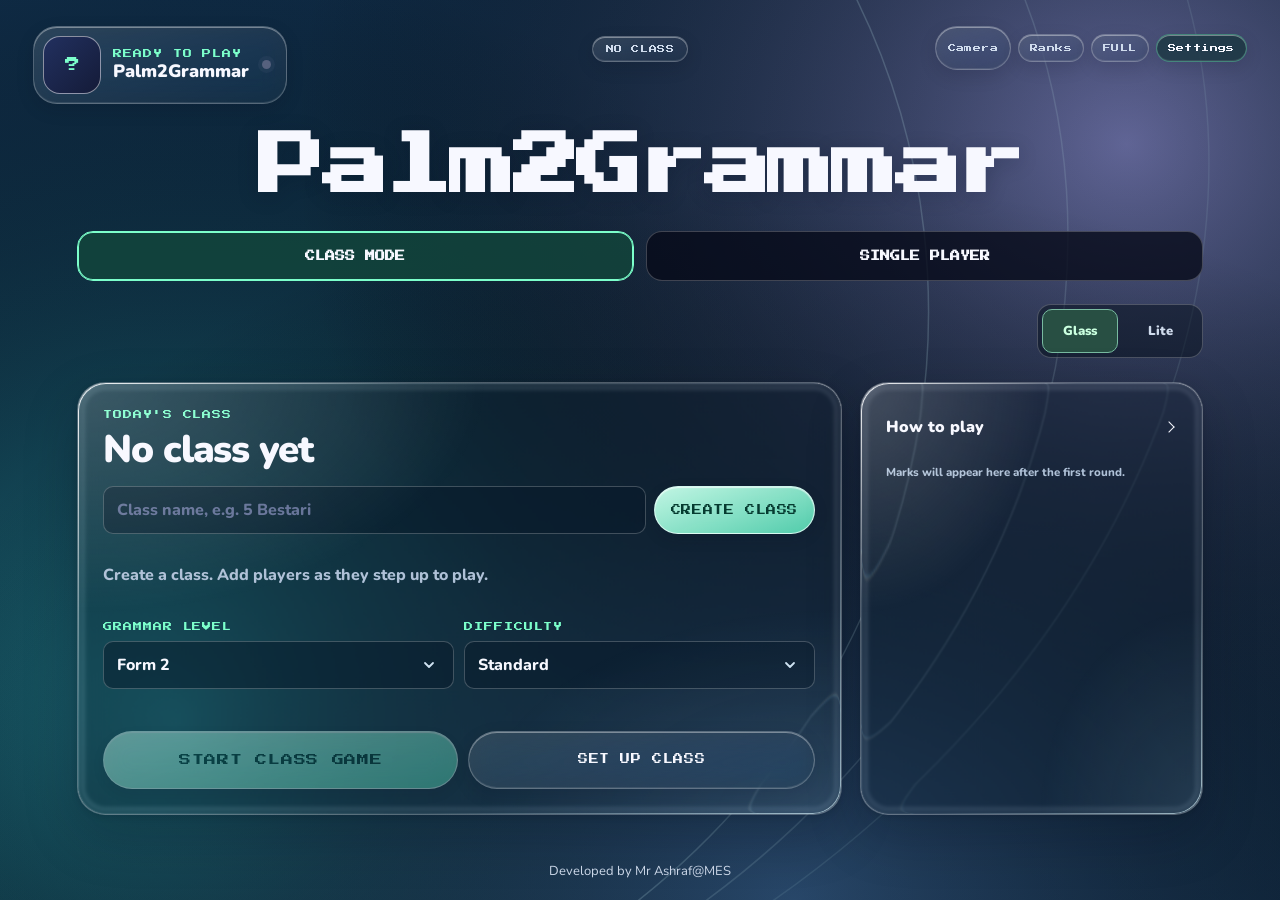
==== commit 5bf838ef: "Center mode labels and simplify home screen copy" ====
--- a/index.html
+++ b/index.html
@@ -8,7 +8,7 @@
   <link rel="preconnect" href="https://fonts.googleapis.com">
   <link rel="preconnect" href="https://fonts.gstatic.com" crossorigin>
   <link href="https://fonts.googleapis.com/css2?family=Nunito:wght@700;800;900&family=Press+Start+2P&display=swap" rel="stylesheet">
-  <link rel="stylesheet" href="styles.css?v=20261022-face-confirm">
+  <link rel="stylesheet" href="styles.css?v=20261022-home-copy">
   <link rel="stylesheet" id="glassThemeStyles" href="glass.css?v=20261022-face-confirm" media="(min-width: 1101px) and (pointer: fine)">
   <link rel="stylesheet" id="liteThemeStyles" href="mobile.css?v=20261022-desktop-lite" media="(max-width: 1100px), (pointer: coarse)">
 </head>
@@ -115,7 +115,6 @@
               <li><span>◀ ▶</span> show a palm or tap to answer</li>
               <li id="scoreRule"><span>★</span> streaks, points &amp; live ranks</li>
             </ul></details>
-            <div class="small-note" id="questionBankInfo"></div>
             <div class="mini-rank" id="lobbyTop"></div>
           </div>
         </div>
@@ -407,7 +406,7 @@
   <script src="questions.js?v=20261020-camera-control"></script>
   <script src="questions-form1.js?v=20261020-camera-control"></script>
   <script src="palm-control.js?v=20261022-face-confirm"></script>
-  <script src="app.js?v=20261022-face-confirm"></script>
+  <script src="app.js?v=20261022-home-copy"></script>
 
 </body>
 </html>
--- a/styles.css
+++ b/styles.css
@@ -1109,7 +1109,7 @@
 
 /* Game setup shares the existing arcade panels and keeps choices keyboard accessible. */
 .game-modes { display: grid; grid-template-columns: repeat(2, minmax(0, 1fr)); gap: 12px; }
-.mode-choice { padding: 16px 20px; border: 1px solid var(--line); border-radius: 16px; background: rgba(7, 11, 25, .8); color: var(--ink); text-align: left; cursor: pointer; transition: transform 140ms ease-out, border-color 140ms ease-out; }
+.mode-choice { padding: 16px 20px; border: 1px solid var(--line); border-radius: 16px; background: rgba(7, 11, 25, .8); color: var(--ink); text-align: center; cursor: pointer; transition: transform 140ms ease-out, border-color 140ms ease-out; }
 .mode-choice b { display: block; font-family: var(--pixel); font-size: 10px; line-height: 1.6; }
 .mode-choice span { display: block; margin-top: 6px; color: var(--muted); font-size: 13px; }
 .mode-choice[aria-pressed="true"] { border-color: var(--mint); background: rgba(18, 71, 59, .8); box-shadow: inset 0 0 0 1px var(--mint); }
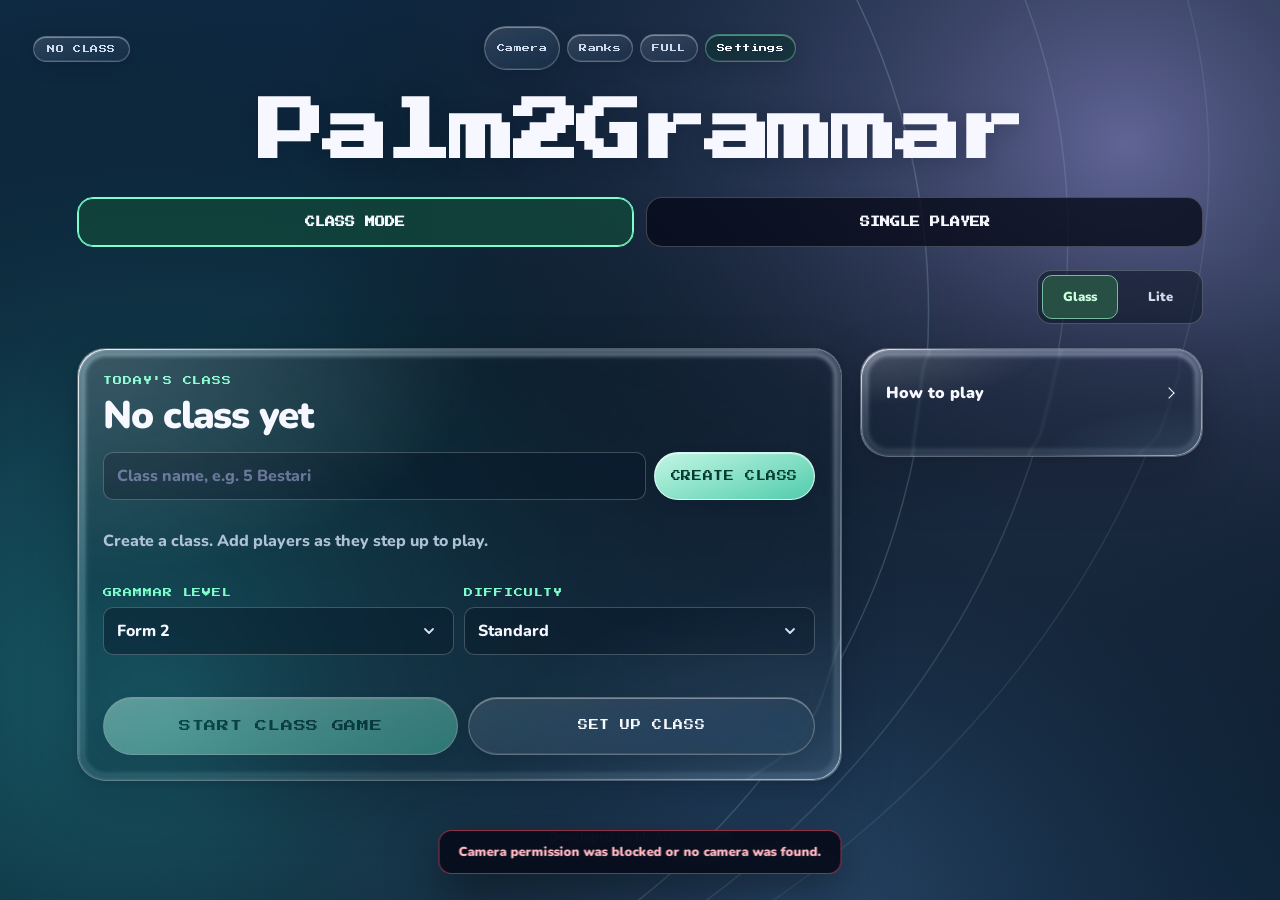
==== commit 3d0ed069: "Improve palm recognition and refresh game UI" ====
--- a/index.html
+++ b/index.html
@@ -7,10 +7,10 @@
   <title>Palm2Grammar</title>
   <link rel="preconnect" href="https://fonts.googleapis.com">
   <link rel="preconnect" href="https://fonts.gstatic.com" crossorigin>
-  <link href="https://fonts.googleapis.com/css2?family=Nunito:wght@700;800;900&family=Press+Start+2P&display=swap" rel="stylesheet">
-  <link rel="stylesheet" href="styles.css?v=20261022-home-copy">
-  <link rel="stylesheet" id="glassThemeStyles" href="glass.css?v=20261022-face-confirm" media="(min-width: 1101px) and (pointer: fine)">
-  <link rel="stylesheet" id="liteThemeStyles" href="mobile.css?v=20261022-desktop-lite" media="(max-width: 1100px), (pointer: coarse)">
+  <link href="https://fonts.googleapis.com/css2?family=JetBrains+Mono:wght@600&family=Nunito:wght@700;800;900&family=Press+Start+2P&display=swap" rel="stylesheet">
+  <link rel="stylesheet" href="styles.css?v=20261025-lobby-brand">
+  <link rel="stylesheet" id="glassThemeStyles" href="glass.css?v=20261025-no-tilt-foil" media="(min-width: 1101px) and (pointer: fine)">
+  <link rel="stylesheet" id="liteThemeStyles" href="mobile.css?v=20261025-lobby-brand" media="(max-width: 1100px), (pointer: coarse)">
 </head>
 <body>
   <div class="app" id="app">
@@ -25,14 +25,7 @@
     <div class="callout" id="callout" aria-live="polite"></div>
 
     <header class="hud">
-      <div class="face-card" id="faceCard">
-        <div class="face-avatar" id="hudAvatar">?</div>
-        <div class="face-copy">
-          <div class="hud-kicker">READY TO PLAY</div>
-          <div class="hud-name" id="hudName">Waiting for player</div>
-        </div>
-        <span class="cam-dot" id="camDot" title="Camera status"></span>
-      </div>
+      <div class="hud-brand" id="hudBrand" aria-hidden="true">Palm2Grammar</div>
 
       <div class="hud-center">
         <span class="hud-chip" id="hudClass">NO CLASS</span>
@@ -121,6 +114,26 @@
         <footer class="developer-credit">Developed by Mr Ashraf@MES</footer>
       </section>
 
+      <section class="screen homework hidden" id="homework" aria-labelledby="homeworkTitle">
+        <div class="homework-card">
+          <div class="homework-kicker">CUSTOM HOMEWORK</div>
+          <h2 class="homework-title" id="homeworkTitle">Grammar practice</h2>
+          <div class="homework-topic" id="homeworkTopic">A question set shared by your teacher</div>
+          <div class="homework-stats">
+            <div><b id="homeworkCount">8</b><span>QUESTIONS</span></div>
+            <div><b id="homeworkForm">FORM 2</b><span>GRAMMAR LEVEL</span></div>
+            <div><b>8</b><span>PER ROUND</span></div>
+          </div>
+          <p class="homework-note">This practice set travels inside the link. Nothing is uploaded and no account is needed. Each round draws eight questions from the set.</p>
+          <div class="homework-actions">
+            <button class="btn primary" id="homeworkStartBtn" type="button">START HOMEWORK</button>
+            <button class="btn ghost" id="homeworkSaveBtn" type="button">SAVE TO MY TOPICS</button>
+            <button class="btn ghost compact" id="homeworkCloseBtn" type="button">NOT NOW</button>
+          </div>
+          <p class="small-note" id="homeworkStatus"></p>
+        </div>
+      </section>
+
       <section class="screen idle hidden" id="idle">
         <div class="idle-badge">WAITING FOR NEXT PLAYER</div>
         <h2 class="idle-title">STEP UP TO PLAY</h2>
@@ -151,11 +164,15 @@
           <div class="question-meta">
             <span class="meta-chip" id="questionCounter">QUESTION 1 / 8</span>
             <span class="meta-chip topic" id="questionTopic">TOPIC</span>
+            <span class="meta-chip golden hidden" id="goldenChip">GOLDEN ×2</span>
+            <span class="meta-chip combo hidden" id="comboChip">×2 WARM</span>
             <span class="meta-chip redemption" id="redemptionChip">REDEMPTION READY</span>
           </div>
           <div class="progress-dots" id="progressDots" aria-label="Round progress"></div>
           <div class="mobile-round-score"><span id="livePoints">0 points</span><span id="liveStreak">0 streak</span></div>
         </div>
+
+        <div class="golden-banner hidden" id="goldenBanner">GOLDEN QUESTION · DOUBLE POINTS</div>
 
         <div class="sentence-card" id="sentenceCard">
           <p id="sentence">Much people came to the feast.</p>
@@ -168,18 +185,9 @@
             <span class="option-charge"><i></i></span>
           </button>
 
-          <div class="tilt-meter" id="tiltMeter">
-            <div class="palm-monitor">
-              <canvas id="palmPreview" width="320" height="180" aria-label="Mirrored preview identifying your left or right hand"></canvas>
-              <div id="palmStatus" role="status">Tap Camera for instant palm controls</div>
-              <small id="palmInstantHint">Lower your palm between choices</small>
-            </div>
-            <div class="tilt-arrow left" id="tiltArrowLeft">◀</div>
-            <div class="tilt-ring">
-              <div class="tilt-needle" id="tiltNeedle"></div>
-            </div>
-            <div class="tilt-arrow right" id="tiltArrowRight">▶</div>
-            <div class="tilt-caption" id="tiltCaption">HOLD A TILT</div>
+          <div class="palm-monitor">
+            <canvas id="palmPreview" width="320" height="180" aria-label="Mirrored preview identifying your left or right hand"></canvas>
+            <div id="palmStatus" role="status">Camera is starting…</div>
           </div>
 
           <button class="option-card right" id="optionRight" type="button" data-side="1">
@@ -190,14 +198,9 @@
         </div>
 
         <div class="play-footer">
-          <div class="tilt-gauge">
-            <span class="gauge-side left">L</span>
-            <div class="gauge-track"><div class="gauge-center"></div><div class="gauge-needle" id="gaugeNeedle"></div></div>
-            <span class="gauge-side right">R</span>
-          </div>
-          <div class="feedback-line" id="feedbackLine" aria-live="polite">Hold your tilt to lock in.</div>
-        </div>
-        <p class="small-note speed-note">Correct answers earn up to +100 speed points. Faster answers earn more.</p>
+          <div class="feedback-line" id="feedbackLine" aria-live="polite"></div>
+        </div>
+        <p class="small-note speed-note">Correct answers earn up to +100 speed points. Faster answers earn more. Question 8 is golden and doubles the award.</p>
       </section>
     </main>
 
@@ -216,6 +219,7 @@
         <div class="round-portrait" id="roundPortrait"></div>
         <div class="round-kicker">ROUND COMPLETE</div>
         <div class="round-name" id="roundName">Player</div>
+        <div class="round-best hidden" id="roundBest">NEW PERSONAL BEST</div>
         <div class="round-score"><span id="roundMarks">0</span><small>/ 8</small></div>
         <div class="round-stars" id="roundStars"></div>
         <div class="round-stats">
@@ -224,11 +228,25 @@
           <div><b id="roundRetries">0</b><span>REDEMPTIONS</span></div>
         </div>
         <p class="small-note" id="roundSpeedBonus">Includes +0 speed points</p>
+        <p class="small-note bonus-note hidden" id="roundBonusNote">Bonus shot +250 points</p>
+        <div class="round-badges hidden" id="roundBadges"></div>
         <div class="round-actions">
           <button class="btn ghost" id="replayPlayerBtn" type="button">PLAY AGAIN</button>
           <button class="btn primary" id="nextPlayerBtn" type="button">NEXT PLAYER</button>
         </div>
         <button class="stop-link" id="roundStopBtn" type="button">Stop game</button>
+      </div>
+    </div>
+
+    <div class="overlay bonus hidden" id="bonusOverlay" role="dialog" aria-modal="true" aria-labelledby="bonusTitle">
+      <div class="bonus-card">
+        <div class="bonus-kicker">PERFECT ROUND</div>
+        <h2 class="bonus-title fx-foil" id="bonusTitle">BONUS SHOT?</h2>
+        <p class="bonus-sub">One extra question. A correct answer adds <b>+250 points</b>. Your 8/8 marks are already safe.</p>
+        <div class="round-actions bonus-actions">
+          <button class="btn ghost" id="bonusDeclineBtn" type="button">NO THANKS</button>
+          <button class="btn primary" id="bonusShotBtn" type="button">TAKE THE SHOT</button>
+        </div>
       </div>
     </div>
 
@@ -304,10 +322,16 @@
             </select>
             <label for="controlModeSelect" class="panel-label">ANSWER CONTROLS</label>
             <select class="select" id="controlModeSelect">
-              <option value="palms">Open palm · instant left / right hand</option>
+              <option value="palms">Open palm · left / right hand</option>
               <option value="buttons">Big buttons / arrow keys</option>
-              <option value="tilt">Head tilt · optional</option>
             </select>
+            <button class="toggle on" id="extrasToggle" type="button" aria-pressed="true">GAME EXTRAS ON</button>
+            <p class="drawer-hint">Golden question 8 and the perfect-round bonus shot add arcade points only. Marks stay out of eight.</p>
+        </details>
+
+        <details class="drawer-section settings-group" open><summary>QUESTION STUDIO</summary>
+          <button class="btn mini primary" id="openStudioBtn" type="button">OPEN QUESTION STUDIO</button>
+          <p class="drawer-hint">View every built-in set, build custom grammar topics, and share a homework link that carries its questions in the URL.</p>
         </details>
 
         <details class="drawer-section settings-group" open><summary>SESSION</summary>
@@ -317,7 +341,6 @@
           </div>
           <div class="row">
             <button class="btn mini class-only" id="showLbBtn" type="button">SHOW RANKS</button>
-            <button class="btn mini" id="calibrateBtn" type="button">RECALIBRATE</button>
           </div>
           <p class="drawer-hint class-only">Ranks appear after every 3 completed turns.</p>
           <button class="toggle class-only" id="faceResumeToggle" type="button" aria-pressed="true">FACE RESUME ON</button>
@@ -325,39 +348,34 @@
 
         <details class="drawer-section settings-group"><summary>SOUND</summary>
           <div class="row">
-            <button class="toggle on" id="soundToggle" type="button">8-BIT SFX</button>
+            <button class="toggle on" id="soundToggle" type="button">CHIMES &amp; SFX</button>
             <button class="toggle on" id="musicToggle" type="button">MUSIC</button>
           </div>
         </details>
 
         <details class="drawer-section settings-group"><summary>PALM CONTROLS</summary>
-          <p class="drawer-hint">Open palm = instant choice, anywhere in frame. Left selects left; right selects right. Results: left plays again; right goes to the next player or menu. Player entry: right starts a numbered player. Ranks: right returns. Lower or close your hand between choices.</p>
-        </details>
-
-        <details class="drawer-section settings-group"><summary>TILT CONTROLS</summary>
-          <label class="field">Tilt angle
-            <select class="select" id="tiltSensitivity" aria-label="Tilt sensitivity">
-              <option value="8">Small movement · 8°</option>
-              <option value="12">Comfortable · 12°</option>
-              <option value="18">Deliberate · 18°</option>
-              <option value="24">Large movement · 24°</option>
-            </select>
-          </label>
-          <label class="field">Hold to confirm
-            <select class="select" id="tiltHold" aria-label="Tilt hold duration">
-              <option value="350">Quick · 0.35 seconds</option>
-              <option value="550">Standard · 0.55 seconds</option>
-              <option value="850">Steady · 0.85 seconds</option>
-              <option value="1200">Careful · 1.2 seconds</option>
-            </select>
-          </label>
-          <div class="row">
-            <button class="toggle" id="invertTiltToggle" type="button">NORMAL</button>
-          </div>
-          <p class="drawer-hint">Start upright, tilt towards an answer, then return to centre before the next choice. Use RECALIBRATE if your position changes. Swap directions if the controls feel mirrored.</p>
-        </details>
-
-        <details class="drawer-section settings-group"><summary>CAMERA &amp; HEAD TRACKING</summary>
+          <p class="drawer-hint">Raise one open palm anywhere in frame. Left selects left; right selects right. Lower or close your hand between choices.</p>
+          <div class="palm-debug">
+            <div class="row">
+              <button class="btn mini primary" id="palmDebugBtn" type="button">TEST MY PALM</button>
+            </div>
+            <div class="palm-log">
+              <div class="panel-label">LAST ROUND PALM LOG</div>
+              <ol id="palmLogList"><li>Play a round to record what the tracker saw for each answer.</li></ol>
+              <button class="btn mini" id="palmDebugDownload" type="button" disabled>DOWNLOAD DEBUG REPORT</button>
+            </div>
+            <p class="drawer-hint">Raise one open palm, tap the button, then tell us which hand you raised. The frozen picture shows what the tracker saw and why it picked a side.</p>
+            <canvas id="palmDebugCanvas" class="hidden" width="480" height="270" aria-label="Frozen palm test picture"></canvas>
+            <p class="palm-debug-result" id="palmDebugResult"></p>
+            <div class="row hidden" id="palmDebugConfirmRow">
+              <button class="btn mini" id="palmDebugLeft" type="button">I RAISED LEFT</button>
+              <button class="btn mini" id="palmDebugRight" type="button">I RAISED RIGHT</button>
+            </div>
+            <p class="palm-debug-verdict" id="palmDebugVerdict"></p>
+          </div>
+        </details>
+
+        <details class="drawer-section settings-group"><summary>CAMERA &amp; FACE MATCHING</summary>
           <div class="row">
             <button class="btn mini" id="reloadModelsBtn" type="button">RELOAD FACE ENGINE</button>
           </div>
@@ -375,6 +393,49 @@
         <p class="drawer-foot">Class names, photos, face-matching samples, scores and used-question history are saved in this browser on this device. A photo is saved only when you tap CAPTURE &amp; PLAY. Live video is never saved or uploaded. Clearing browser data removes saved records.</p>
       </div>
     </aside>
+
+    <div class="overlay studio hidden" id="studioOverlay" role="dialog" aria-modal="true" aria-labelledby="studioTitle">
+      <div class="studio-card">
+        <div class="studio-head">
+          <div>
+            <div class="studio-kicker">QUESTION STUDIO</div>
+            <h2 class="studio-title" id="studioTitle">Build your own grammar sets</h2>
+          </div>
+          <button class="drawer-close" id="studioCloseBtn" type="button" aria-label="Close question studio">
+            <svg width="20" height="20" viewBox="0 0 24 24" fill="none" stroke="currentColor" stroke-width="2" stroke-linecap="round" aria-hidden="true"><path d="m6 6 12 12M18 6 6 18"/></svg>
+          </button>
+        </div>
+        <div class="studio-layout">
+          <aside class="studio-sidebar">
+            <button class="btn primary compact" id="studioNewTopicBtn" type="button">+ NEW TOPIC</button>
+            <label class="studio-search" for="studioSearch">
+              <span>SEARCH SETS</span>
+              <input class="text-input" id="studioSearch" type="search" placeholder="Search topic names" autocomplete="off">
+            </label>
+            <div class="studio-topic-list" id="studioTopicList"></div>
+          </aside>
+          <div class="studio-main" id="studioMain"></div>
+        </div>
+      </div>
+    </div>
+
+    <div class="overlay share hidden" id="shareOverlay" role="dialog" aria-modal="true" aria-labelledby="shareTitle">
+      <div class="share-card">
+        <div class="studio-kicker">CUSTOM HOMEWORK</div>
+        <h2 class="share-title" id="shareTitle">Share this question set</h2>
+        <p class="share-meta" id="shareMeta">The questions are packed into the link.</p>
+        <div class="share-link-row">
+          <input class="text-input" id="shareLink" type="text" readonly aria-label="Homework link">
+          <button class="btn primary compact" id="shareCopyBtn" type="button">COPY</button>
+        </div>
+        <p class="share-length" id="shareLength"></p>
+        <div class="share-actions">
+          <button class="btn ghost" id="sharePreviewBtn" type="button">OPEN PREVIEW</button>
+          <button class="btn ghost" id="shareCloseBtn" type="button">CLOSE</button>
+        </div>
+        <p class="small-note">No server is involved. Keep the whole link intact when you paste it into a message or classroom post.</p>
+      </div>
+    </div>
 
     <div class="overlay hidden" id="resumeConfirmModal" role="dialog" aria-modal="true" aria-labelledby="resumeConfirmTitle">
       <div class="round-card resume-confirm-card">
@@ -405,8 +466,9 @@
 
   <script src="questions.js?v=20261020-camera-control"></script>
   <script src="questions-form1.js?v=20261020-camera-control"></script>
-  <script src="palm-control.js?v=20261022-face-confirm"></script>
-  <script src="app.js?v=20261022-home-copy"></script>
+  <script src="palm-control.js?v=20261025-no-tilt-foil"></script>
+  <script src="homework.js?v=20261025-question-studio"></script>
+  <script src="app.js?v=20261025-lobby-brand"></script>
 
 </body>
 </html>
--- a/styles.css
+++ b/styles.css
@@ -169,6 +169,14 @@
   gap: 18px;
   padding: clamp(14px, 2vw, 26px) clamp(18px, 2.6vw, 38px) 0;
 }
+.hud-brand { display: none; }
+body.lobby-scrolled .hud-brand {
+  display: block;
+  align-self: center;
+  font: 600 clamp(14px, 1.7vw, 20px)/1.2 var(--pixel);
+  letter-spacing: -.05em;
+  white-space: nowrap;
+}
 .face-card {
   justify-self: start;
   display: flex;
@@ -327,7 +335,7 @@
 }
 .logo span { color: var(--mint); text-shadow: 0 6px 0 #084b3c, 0 0 58px rgba(124, 255, 203, 0.42); }
 .logo-subtitle { margin: 12px 0 0; color: var(--muted); font: 800 clamp(13px, 1.5vw, 18px) var(--body); letter-spacing: .02em; }
-.lobby-grid { display: grid; grid-template-columns: minmax(0, 1.38fr) minmax(310px, 0.62fr); gap: clamp(14px, 1.4vw, 22px); }
+.lobby-grid { display: grid; grid-template-columns: minmax(0, 1.38fr) minmax(310px, 0.62fr); align-items: start; gap: clamp(14px, 1.4vw, 22px); }
 .panel {
   border: 1px solid var(--line);
   border-radius: 22px;
@@ -515,7 +523,7 @@
 
 .options-row {
   display: grid;
-  grid-template-columns: minmax(0, 1fr) clamp(120px, 13vw, 188px) minmax(0, 1fr);
+  grid-template-columns: repeat(2, minmax(0, 1fr));
   align-items: stretch;
   gap: clamp(12px, 1.6vw, 24px);
 }
@@ -569,42 +577,10 @@
 .option-card.good { border-color: rgba(255, 255, 255, 0.85); background: linear-gradient(160deg, rgba(204, 255, 232, 0.72) 0%, rgba(120, 255, 195, 0.5) 45%, rgba(35, 229, 154, 0.42) 100%); box-shadow: 0 0 0 3px rgba(35, 229, 154, 0.3), 0 0 64px rgba(35, 229, 154, 0.4), inset 0 1px 1px rgba(255, 255, 255, 0.9); animation: good-pop 0.4s ease; }
 .option-card.bad { border-color: rgba(255, 255, 255, 0.85); background: linear-gradient(160deg, rgba(255, 214, 220, 0.75) 0%, rgba(255, 140, 160, 0.52) 45%, rgba(255, 77, 103, 0.45) 100%); box-shadow: 0 0 0 3px rgba(255, 77, 103, 0.28), 0 0 64px rgba(255, 77, 103, 0.35), inset 0 1px 1px rgba(255, 255, 255, 0.9); animation: bad-shake 0.42s ease; }
 .option-card.dim { opacity: 0.55; }
-.option-card.tilt-target { border-color: rgba(255, 255, 255, 0.95); box-shadow: 0 0 0 3px rgba(255, 209, 102, 0.35), 0 0 50px rgba(255, 209, 102, 0.3), inset 0 1px 1px rgba(255, 255, 255, 0.9); }
 @keyframes good-pop { 0% { transform: scale(1); } 45% { transform: scale(1.025); } 100% { transform: scale(1); } }
 @keyframes bad-shake { 0%,100% { transform: translateX(0); } 20% { transform: translateX(-9px); } 40% { transform: translateX(8px); } 60% { transform: translateX(-6px); } 80% { transform: translateX(4px); } }
 
-.tilt-meter { display: flex; flex-direction: column; align-items: center; justify-content: center; gap: 7px; }
-.tilt-ring {
-  position: relative; width: clamp(58px, 6vw, 84px); aspect-ratio: 1; border-radius: 50%;
-  border: 2px solid var(--line); background: radial-gradient(circle, rgba(122, 162, 255, 0.13), rgba(8, 13, 29, 0.5) 70%);
-  box-shadow: inset 0 0 22px rgba(0, 0, 0, 0.35);
-}
-.tilt-ring::before, .tilt-ring::after {
-  content: ""; position: absolute; top: 50%; width: 14%; height: 2px; background: var(--line-hot); transform: translateY(-50%);
-}
-.tilt-ring::before { left: 4%; } .tilt-ring::after { right: 4%; }
-.tilt-needle {
-  position: absolute; left: 50%; top: 50%; width: 3px; height: 43%;
-  background: linear-gradient(180deg, var(--mint), var(--blue));
-  border-radius: 3px; transform-origin: 50% 100%; transform: translate(-50%, -100%) rotate(0deg);
-  box-shadow: 0 0 10px rgba(124, 255, 203, 0.7);
-  transition: transform 0.08s linear;
-}
-.tilt-ring::after { box-shadow: none; }
-.tilt-arrow { font-size: 13px; color: var(--dim); transition: 0.15s ease; }
-.tilt-arrow.on { color: var(--yellow); text-shadow: 0 0 12px rgba(255, 209, 102, 0.8); transform: scale(1.3); }
-.tilt-caption { font-family: var(--pixel); font-size: 7px; letter-spacing: 0.08em; color: var(--dim); }
-.play.tilting-left .tilt-caption { color: var(--mint); }
-.play.tilting-right .tilt-caption { color: var(--yellow); }
-
 .play-footer { display: flex; align-items: center; gap: clamp(14px, 2vw, 26px); }
-.tilt-gauge { flex: 0 0 min(300px, 30vw); display: flex; align-items: center; gap: 8px; }
-.gauge-side { font-family: var(--pixel); font-size: 8px; color: var(--dim); }
-.gauge-track { position: relative; flex: 1; height: 8px; border-radius: 99px; background: rgba(255, 255, 255, 0.08); border: 1px solid var(--line); }
-.gauge-center { position: absolute; left: 50%; top: -3px; bottom: -3px; width: 2px; background: var(--line-hot); }
-.gauge-needle { position: absolute; top: 50%; left: 50%; width: 16px; height: 16px; border-radius: 50%; background: var(--mint); box-shadow: 0 0 14px var(--mint); transform: translate(-50%, -50%); transition: left 0.08s linear, background 0.15s ease, box-shadow 0.15s ease; }
-.gauge-needle.left { background: var(--mint); }
-.gauge-needle.right { background: var(--yellow); box-shadow: 0 0 14px var(--yellow); }
 .feedback-line { flex: 1; text-align: center; color: var(--muted); font-weight: 800; font-size: clamp(12px, 1.1vw, 15px); min-height: 22px; text-wrap: balance; }
 .feedback-line.good { color: var(--mint); }
 .feedback-line.bad { color: #ffacb6; }
@@ -895,16 +871,11 @@
   .quick-create { flex-direction: column; }
   .sentence-card { border-radius: 17px; padding: 20px 14px; }
   .sentence-card p { font-size: clamp(26px, 7.2vw, 48px); }
-  .options-row { grid-template-columns: 1fr 64px 1fr; gap: 7px; }
+  .options-row { grid-template-columns: repeat(2, minmax(0,1fr)); gap: 7px; }
   .option-card { border-radius: 15px; min-height: 120px; padding: 14px 8px; gap: 8px; }
   .option-tag { font-size: 6px; }
   .option-text { font-size: clamp(22px, 6.5vw, 40px); }
-  .tilt-meter { gap: 4px; }
-  .tilt-ring { width: 48px; }
-  .tilt-arrow { display: none; }
-  .tilt-caption { font-size: 6px; text-align: center; line-height: 1.4; }
   .play-footer { flex-direction: column-reverse; align-items: stretch; gap: 7px; }
-  .tilt-gauge { flex: auto; }
   .feedback-line { font-size: 12px; }
   .play-topline { align-items: flex-start; }
   .question-meta { gap: 5px; }
@@ -1017,7 +988,7 @@
 .face-match-preview .avatar { width: 58px; height: 58px; border-radius: 17px; }
 
 /* Classroom controls: large touch targets and visible hand tracking. */
-.options-row { grid-template-columns: minmax(0,1fr) clamp(180px,20vw,270px) minmax(0,1fr); }
+.options-row { grid-template-columns: repeat(2, minmax(0,1fr)); }
 .option-card { min-height: clamp(190px,28vh,290px); padding: 28px 24px; touch-action: manipulation; }
 .option-text { font-size: clamp(38px,5.2vw,84px); overflow-wrap: anywhere; line-height: 1.08; }
 .option-tag { font-size: clamp(9px,.85vw,12px); line-height: 1.6; }
@@ -1029,17 +1000,24 @@
 #palmStatus { margin-top:10px; min-height:3em; font-size:16px; font-weight:900; line-height:1.4; color:var(--mint); }
 .palm-monitor small { font-size:12px; line-height:1.4; color:var(--muted); }
 .control-palms .palm-monitor { display:block; }
-.control-palms .tilt-meter > :not(.palm-monitor),
-.control-palms .tilt-gauge, .control-buttons .tilt-gauge { display:none; }
 .control-buttons .options-row { grid-template-columns:minmax(0,1fr) minmax(0,1fr); }
-.control-buttons .tilt-meter { display:none; }
+.palm-debug { display: none; gap: 8px; margin-top: 10px; }
+body.palm-debug-mode .palm-debug { display: grid; }
+.palm-debug .row { margin: 0; }
+#palmDebugCanvas { width: 100%; border-radius: 12px; border: 1px solid rgba(124, 255, 203, 0.4); background: #091326; }
+.palm-log { display: grid; gap: 4px; }
+.palm-log .panel-label { margin: 0; }
+#palmLogList { margin: 0; padding-left: 18px; font-size: 12px; line-height: 1.5; }
+#palmLogList li { margin: 2px 0; }
+.palm-debug-result, .palm-debug-verdict { font-size: 13px; line-height: 1.5; margin: 0; }
+.palm-debug-verdict.good { color: var(--mint); font-weight: 800; }
+.palm-debug-verdict.bad { color: var(--bad); font-weight: 800; }
 .play-footer { flex-wrap:wrap; }
 @media (max-height:760px) and (min-width:900px) {
   .option-card { min-height:175px; padding:22px 18px; }
 }
 @media (max-width:760px) {
   .options-row { grid-template-columns:minmax(0,1fr) minmax(0,1fr); gap:12px; }
-  .tilt-meter { grid-column:1/-1; grid-row:2; max-width:260px; justify-self:center; }
   .option-card { min-height:165px; padding:20px 12px; }
   .option-text { font-size:clamp(30px,8vw,52px); }
   .option-tag { font-size:8px; }
@@ -1266,3 +1244,580 @@
 .resume-confirm-preview { display:flex; flex-direction:column; align-items:center; gap:12px; margin:24px 0; }
 .resume-confirm-preview .avatar { width:88px; height:88px; border-radius:50%; font-size:24px; }
 .resume-confirm-preview b { color:var(--mint); font:900 16px var(--body); }
+
+/* ---------- Game feel: combo, golden question, bonus, badges ---------- */
+.play { position: relative; }
+.meta-chip.golden {
+  color: #3b2500;
+  border-color: #ffe6a6;
+  background: linear-gradient(160deg, #ffe9a8, #f6c24f);
+  box-shadow: 0 0 22px rgba(255, 209, 102, .5);
+  animation: golden-pulse 1.9s ease-in-out infinite;
+}
+.meta-chip.combo {
+  color: #d7fff0;
+  border-color: rgba(124, 255, 203, .45);
+  background: rgba(16, 76, 59, .6);
+}
+.meta-chip.combo.tier-warm { color: #d8fff0; border-color: rgba(124,255,203,.55); background: rgba(16,76,59,.68); }
+.meta-chip.combo.tier-hot { color: #fff3c9; border-color: rgba(255,209,102,.6); background: rgba(95,60,4,.62); }
+.meta-chip.combo.tier-fire { color: #ffe1c4; border-color: rgba(255,148,82,.7); background: rgba(112,45,12,.66); animation: combo-throb .8s ease-in-out infinite; }
+.meta-chip.combo.tier-legend { color: #fff; border-color: #ffd166; background: linear-gradient(120deg, #8a4bff, #ff5b7d, #ffd166); animation: combo-throb .65s ease-in-out infinite; }
+@keyframes golden-pulse { 0%,100% { box-shadow: 0 0 16px rgba(255,209,102,.32); } 50% { box-shadow: 0 0 30px rgba(255,209,102,.72); } }
+@keyframes combo-throb { 0%,100% { transform: scale(1); } 50% { transform: scale(1.045); } }
+
+.golden-banner {
+  display: flex;
+  align-items: center;
+  justify-content: center;
+  align-self: center;
+  gap: 8px;
+  padding: 9px 18px;
+  border-radius: 999px;
+  border: 1px solid #ffe6a6;
+  background: linear-gradient(120deg, rgba(255,233,168,.95), rgba(246,194,79,.95));
+  color: #3b2500;
+  font: 900 10px var(--pixel);
+  letter-spacing: .08em;
+  box-shadow: 0 8px 26px rgba(255, 184, 48, .32);
+  animation: golden-banner-in .32s cubic-bezier(.18,1.2,.4,1) both, golden-pulse 1.9s ease-in-out infinite;
+}
+.golden-banner.bonus-banner {
+  color: #043a2a;
+  border-color: #b7ffe2;
+  background: linear-gradient(120deg, #c8ffe9, #7cffcb);
+  box-shadow: 0 8px 26px rgba(124,255,203,.3);
+}
+@keyframes golden-banner-in { from { opacity: 0; transform: translateY(-8px) scale(.94); } to { opacity: 1; transform: none; } }
+
+.play.golden-question .sentence-card {
+  border-color: #ffe6a6;
+  background: linear-gradient(165deg, rgba(255, 244, 205, .88) 0%, rgba(255, 221, 145, .6) 55%, rgba(255, 246, 214, .8) 100%);
+  box-shadow: 0 0 0 3px rgba(255,209,102,.22), 0 24px 70px rgba(2,8,30,.35), inset 0 1px 1px rgba(255,255,255,.9);
+}
+.play.golden-question .sentence-card p { color: #3b2500; }
+.play.bonus-question .sentence-card {
+  border-color: #b7ffe2;
+  background: linear-gradient(165deg, rgba(219, 255, 240, .9) 0%, rgba(160, 255, 218, .58) 55%, rgba(226, 255, 244, .82) 100%);
+  box-shadow: 0 0 0 3px rgba(124,255,203,.2), 0 24px 70px rgba(2,8,30,.35), inset 0 1px 1px rgba(255,255,255,.9);
+}
+
+.question-enter .sentence-card { animation: question-in .28s cubic-bezier(.2,.9,.3,1) both; }
+.question-enter .option-card.left { animation: option-in-left .3s cubic-bezier(.2,.9,.3,1) both; }
+.question-enter .option-card.right { animation: option-in-right .3s cubic-bezier(.2,.9,.3,1) both; }
+.question-enter .play-topline { animation: question-meta-in .24s ease both; }
+@keyframes question-in { from { opacity: .55; transform: translateY(12px) scale(.985); } to { opacity: 1; transform: none; } }
+@keyframes option-in-left { from { opacity: .55; transform: translateX(-14px); } to { opacity: 1; transform: none; } }
+@keyframes option-in-right { from { opacity: .55; transform: translateX(14px); } to { opacity: 1; transform: none; } }
+@keyframes question-meta-in { from { opacity: .4; } to { opacity: 1; } }
+
+.point-pop {
+  position: absolute;
+  z-index: 30;
+  left: 50%;
+  top: 54%;
+  transform: translate(-50%, 0);
+  pointer-events: none;
+  font-family: var(--pixel);
+  font-size: clamp(15px, 2vw, 26px);
+  color: var(--mint);
+  text-shadow: 0 3px 0 #005f47, 0 0 24px rgba(124,255,203,.85);
+  animation: point-rise .92s cubic-bezier(.16,.8,.3,1) forwards;
+}
+@keyframes point-rise {
+  0% { opacity: 0; transform: translate(-50%, 10px) scale(.7); }
+  18% { opacity: 1; transform: translate(-50%, -6px) scale(1.08); }
+  70% { opacity: 1; }
+  100% { opacity: 0; transform: translate(-50%, -62px) scale(.96); }
+}
+
+.dot.pop { animation: dot-pop .36s cubic-bezier(.18,1.2,.4,1); }
+@keyframes dot-pop { 0% { transform: scale(.4); } 60% { transform: scale(1.35); } 100% { transform: scale(1); } }
+.dot.bonus { background: var(--yellow); border-color: #fff0b8; box-shadow: 0 0 12px rgba(255,209,102,.6); }
+
+.round-best {
+  margin: 8px auto 0;
+  width: fit-content;
+  padding: 7px 14px;
+  border-radius: 999px;
+  border: 1px solid #ffe6a6;
+  background: linear-gradient(120deg, #ffe9a8, #f6c24f);
+  color: #3b2500;
+  font: 900 9px var(--pixel);
+  letter-spacing: .08em;
+  animation: best-in .45s cubic-bezier(.18,1.2,.4,1) both;
+}
+@keyframes best-in { from { opacity: 0; transform: translateY(-8px) scale(.86); } to { opacity: 1; transform: none; } }
+.round-stars span.lit { animation: star-pop .4s cubic-bezier(.18,1.2,.4,1) both; animation-delay: calc(var(--i, 0) * .085s); }
+@keyframes star-pop { 0% { opacity: 0; transform: translateY(10px) scale(.4) rotate(-18deg); } 65% { opacity: 1; transform: translateY(-3px) scale(1.24) rotate(4deg); } 100% { opacity: 1; transform: none; } }
+.round-badges { display: flex; flex-wrap: wrap; justify-content: center; gap: 7px; margin: 0 0 14px; }
+.badge-chip {
+  display: inline-flex;
+  align-items: center;
+  gap: 6px;
+  padding: 7px 10px;
+  border-radius: 999px;
+  border: 1px solid rgba(124,255,203,.42);
+  background: rgba(20, 92, 70, .42);
+  color: #d9fff0;
+  font: 900 8px var(--pixel);
+  letter-spacing: .04em;
+  animation: badge-in .4s cubic-bezier(.18,1.2,.4,1) both;
+}
+.badge-chip b { color: var(--yellow); font-size: 12px; }
+@keyframes badge-in { from { opacity: 0; transform: translateY(6px) scale(.85); } to { opacity: 1; transform: none; } }
+.bonus-note { color: var(--yellow); }
+
+.lb-badges { display: flex; gap: 4px; justify-content: center; flex-wrap: wrap; min-height: 16px; }
+.lb-badge {
+  display: inline-grid;
+  place-items: center;
+  width: 22px;
+  height: 22px;
+  border-radius: 50%;
+  border: 1px solid rgba(255,209,102,.4);
+  background: rgba(255,209,102,.12);
+  color: var(--yellow);
+  font-size: 11px;
+}
+.lb-badge.more { color: var(--muted); border-color: var(--line); background: rgba(255,255,255,.05); font-size: 9px; }
+.podium-contestant .lb-badges { position: absolute; bottom: -2px; left: 50%; transform: translateX(-50%); }
+
+.bonus-card {
+  width: min(540px, 94vw);
+  padding: clamp(24px, 3.2vw, 40px);
+  text-align: center;
+  border: 1px solid #ffe6a6;
+  border-radius: 25px;
+  background: linear-gradient(165deg, rgba(45, 34, 8, .97), rgba(10, 13, 24, .98));
+  box-shadow: 0 36px 120px rgba(0,0,0,.62), inset 0 1px 0 rgba(255,255,255,.1);
+  animation: pop-in .32s cubic-bezier(.18,1.2,.4,1) both;
+}
+.bonus-kicker { color: var(--yellow); font: 900 10px var(--pixel); letter-spacing: .14em; }
+.bonus-title { margin: 12px 0 8px; font: 900 clamp(30px, 4vw, 48px) var(--body); letter-spacing: -.03em; color: #fff3c9; }
+.fx-foil {
+  font: 600 clamp(24px, 3.2vw, 36px)/1.05 "JetBrains Mono", monospace;
+  letter-spacing: .08em;
+  color: transparent;
+  background: linear-gradient(108deg, #7a4a08 0%, #f2c15d 18%, #fff4b8 24%, #b87014 36%, #f6d66d 51%, #8e560b 68%, #fff0a2 76%, #c98218 100%) 0 0 / 230% 100%;
+  -webkit-background-clip: text;
+  background-clip: text;
+  text-shadow: 0 1px 0 rgba(255, 244, 184, .45), 0 9px 20px rgba(0, 0, 0, .36);
+  animation: fx-foil 3.1s ease-in-out infinite;
+}
+@keyframes fx-foil {
+  0%, 100% { background-position: 115% 0; filter: saturate(1.05); }
+  45% { background-position: -35% 0; filter: saturate(1.35) brightness(1.12); }
+}
+.golden-banner.bonus-banner.fx-foil {
+  border: 0; box-shadow: none; font-size: clamp(18px, 2.2vw, 28px);
+  color: transparent;
+  background: linear-gradient(108deg, #7a4a08 0%, #f2c15d 18%, #fff4b8 24%, #b87014 36%, #f6d66d 51%, #8e560b 68%, #fff0a2 76%, #c98218 100%) 0 0 / 230% 100%;
+  -webkit-background-clip: text;
+  background-clip: text;
+}
+.play .question-meta .topic, .play .question-meta .golden, .play .question-meta .combo,
+.play .question-meta .redemption, .play .speed-note, .play .palm-monitor small { display: none !important; }
+body:not(.palm-debug-mode) .play .palm-monitor { display: none !important; }
+body.palm-debug-mode.control-palms .play .options-row { grid-template-columns: minmax(0,1fr) clamp(180px,20vw,270px) minmax(0,1fr); }
+.play .question-meta #questionCounter.fx-foil { font-size: clamp(12px, 1.2vw, 17px); color: transparent; border: 0; background-color: transparent; }
+.play .feedback-line:empty { display: none; }
+.bonus-sub { margin: 0 auto 22px; max-width: 38ch; color: var(--muted); font-weight: 800; line-height: 1.5; }
+.bonus-sub b { color: var(--yellow); }
+.bonus-actions { grid-template-columns: 1fr 1.3fr; }
+
+@media (prefers-reduced-motion: reduce) {
+  .question-enter .sentence-card, .question-enter .option-card, .question-enter .play-topline,
+  .point-pop, .dot.pop, .round-stars span.lit, .round-best, .badge-chip,
+  .golden-banner, .meta-chip.golden, .meta-chip.combo { animation: none !important; }
+}
+
+@media (max-width: 760px) {
+  .golden-banner { font-size: 8px; padding: 8px 12px; }
+  .round-best { font-size: 8px; }
+  .badge-chip { font-size: 7px; }
+  .bonus-actions { grid-template-columns: 1fr; }
+}
+
+/* ---------- Question studio / custom homework ---------- */
+.blank-slot {
+  display: inline-block;
+  min-width: 2.7em;
+  height: 1em;
+  overflow: hidden;
+  color: transparent;
+  vertical-align: -0.08em;
+  border-bottom: 3px solid var(--blue);
+  border-radius: 2px;
+}
+.homework {
+  display: flex;
+  align-items: center;
+  justify-content: center;
+  padding: clamp(12px, 3vh, 34px);
+}
+.homework-card {
+  width: min(760px, 96%);
+  padding: clamp(28px, 4vw, 54px);
+  border: 1px solid var(--line-hot);
+  border-radius: 28px;
+  background:
+    radial-gradient(circle at 88% 4%, rgba(124, 255, 203, 0.14), transparent 34%),
+    linear-gradient(155deg, rgba(16, 29, 60, 0.98), rgba(6, 10, 23, 0.99));
+  box-shadow: 0 36px 120px rgba(0, 0, 0, 0.55), inset 0 1px 0 rgba(255, 255, 255, 0.08);
+  text-align: left;
+}
+.homework-kicker, .studio-kicker, .studio-panel-kicker, .studio-eyebrow,
+.studio-list-label, .studio-preview-kicker {
+  font-family: var(--pixel);
+  font-size: 9px;
+  letter-spacing: 0.12em;
+  color: var(--mint);
+}
+.homework-title {
+  margin: 14px 0 8px;
+  font-size: clamp(31px, 4.2vw, 56px);
+  line-height: 1.03;
+  letter-spacing: -0.04em;
+}
+.homework-topic {
+  color: var(--muted);
+  font-size: clamp(15px, 1.5vw, 19px);
+  font-weight: 800;
+}
+.homework-stats {
+  display: grid;
+  grid-template-columns: repeat(3, minmax(0, 1fr));
+  gap: 10px;
+  margin: 26px 0 18px;
+}
+.homework-stats > div, .studio-set-stats > span {
+  padding: 14px 16px;
+  border: 1px solid var(--line);
+  border-radius: 14px;
+  background: rgba(4, 9, 22, 0.52);
+}
+.homework-stats b, .studio-set-stats b {
+  display: block;
+  font-size: 23px;
+  line-height: 1.1;
+}
+.homework-stats span, .studio-set-stats span {
+  display: block;
+  margin-top: 4px;
+  color: var(--dim);
+  font-size: 10px;
+  font-weight: 900;
+  letter-spacing: 0.08em;
+}
+.homework-note {
+  margin: 0;
+  color: var(--muted);
+  font-size: 14px;
+  font-weight: 700;
+  line-height: 1.6;
+}
+.homework-actions {
+  display: flex;
+  flex-wrap: wrap;
+  gap: 10px;
+  margin-top: 24px;
+}
+.homework-actions .btn.primary { flex: 1 1 240px; }
+.homework-actions .btn.ghost { flex: 0 1 auto; }
+#homeworkStatus { margin-top: 16px; color: var(--dim); }
+
+.overlay.studio { padding: 16px; align-items: center; }
+.studio-card {
+  width: min(1320px, 98vw);
+  height: min(900px, calc(100dvh - 32px));
+  display: flex;
+  flex-direction: column;
+  overflow: hidden;
+  border: 1px solid var(--line-hot);
+  border-radius: 24px;
+  background: linear-gradient(160deg, rgba(14, 23, 49, 0.99), rgba(5, 9, 21, 0.995));
+  box-shadow: 0 48px 140px rgba(0, 0, 0, 0.68), inset 0 1px 0 rgba(255, 255, 255, 0.08);
+}
+.studio-head {
+  flex: 0 0 auto;
+  display: flex;
+  justify-content: space-between;
+  align-items: flex-start;
+  gap: 16px;
+  padding: 22px 26px 18px;
+  border-bottom: 1px solid var(--line);
+}
+.studio-title {
+  margin: 7px 0 0;
+  font-size: clamp(23px, 2.3vw, 34px);
+  line-height: 1.05;
+  letter-spacing: -0.035em;
+}
+.studio-layout {
+  flex: 1 1 auto;
+  min-height: 0;
+  display: grid;
+  grid-template-columns: minmax(250px, 310px) minmax(0, 1fr);
+}
+.studio-sidebar {
+  min-height: 0;
+  overflow: auto;
+  padding: 18px;
+  border-right: 1px solid var(--line);
+  background: rgba(3, 8, 20, 0.42);
+}
+.studio-search {
+  display: block;
+  margin: 16px 0 10px;
+}
+.studio-search span {
+  display: block;
+  margin-bottom: 7px;
+  color: var(--dim);
+  font: 900 9px var(--body);
+  letter-spacing: 0.1em;
+}
+.studio-search .text-input { width: 100%; font-size: 13px; }
+.studio-topic-list { display: flex; flex-direction: column; gap: 5px; }
+.studio-list-label {
+  display: flex;
+  justify-content: space-between;
+  gap: 8px;
+  margin: 17px 2px 6px;
+  font-size: 8px;
+  color: var(--dim);
+}
+.studio-list-label span { color: var(--mint); }
+.studio-list-hint {
+  margin: 2px 4px 8px;
+  color: var(--dim);
+  font-size: 11.5px;
+  font-weight: 700;
+  line-height: 1.45;
+}
+.studio-topic {
+  display: flex;
+  flex-direction: column;
+  align-items: flex-start;
+  gap: 4px;
+  width: 100%;
+  padding: 10px 11px;
+  border: 1px solid transparent;
+  border-radius: 11px;
+  background: transparent;
+  color: var(--ink);
+  text-align: left;
+}
+.studio-topic:hover { border-color: var(--line); background: rgba(124, 255, 203, 0.05); }
+.studio-topic.active {
+  border-color: rgba(124, 255, 203, 0.55);
+  background: rgba(124, 255, 203, 0.1);
+  box-shadow: inset 3px 0 0 var(--mint);
+}
+.studio-topic-name { font-size: 13px; font-weight: 900; line-height: 1.3; }
+.studio-topic-meta { color: var(--dim); font-size: 9px; font-weight: 900; letter-spacing: 0.07em; }
+.studio-main {
+  min-height: 0;
+  overflow: auto;
+  padding: 22px clamp(18px, 2.4vw, 32px) 34px;
+}
+.studio-main-head {
+  display: flex;
+  justify-content: space-between;
+  align-items: flex-start;
+  gap: 16px;
+}
+.studio-main-head h3, .studio-panel h3 {
+  margin: 8px 0 4px;
+  font-size: clamp(24px, 2.5vw, 36px);
+  line-height: 1.05;
+  letter-spacing: -0.035em;
+}
+.studio-main-head p, .studio-panel-note {
+  margin: 5px 0 0;
+  color: var(--dim);
+  font-size: 12px;
+  font-weight: 800;
+  line-height: 1.5;
+}
+.studio-head-actions {
+  display: flex;
+  flex-wrap: wrap;
+  justify-content: flex-end;
+  gap: 7px;
+  flex: 0 1 auto;
+}
+.studio-head-actions .btn { white-space: nowrap; }
+.studio-set-stats {
+  display: flex;
+  flex-wrap: wrap;
+  gap: 8px;
+  margin: 18px 0 0;
+}
+.studio-set-stats > span { min-width: 125px; padding: 10px 12px; }
+.studio-set-stats b { font-size: 18px; }
+.studio-readonly-note {
+  margin: 16px 0 0;
+  padding: 12px 14px;
+  border: 1px dashed var(--line);
+  border-radius: 12px;
+  color: var(--dim);
+  font-size: 12px;
+  font-weight: 700;
+  line-height: 1.5;
+}
+.studio-readonly-note.hot { border-color: rgba(255, 209, 102, 0.48); color: var(--yellow); background: rgba(255, 209, 102, 0.06); }
+.studio-question-toolbar {
+  display: flex;
+  align-items: center;
+  justify-content: space-between;
+  gap: 12px;
+  margin: 22px 0 11px;
+}
+.studio-question-toolbar > div { display: flex; align-items: baseline; gap: 9px; }
+.studio-question-toolbar b { font: 900 10px var(--body); letter-spacing: 0.11em; }
+.studio-question-toolbar span { color: var(--dim); font-size: 10px; font-weight: 800; }
+.studio-question-list { display: flex; flex-direction: column; gap: 8px; }
+.studio-q-card {
+  position: relative;
+  padding: 15px 16px;
+  border: 1px solid rgba(164, 187, 255, 0.18);
+  border-radius: 14px;
+  background: rgba(4, 9, 22, 0.47);
+}
+.studio-q-number {
+  position: absolute;
+  top: 12px;
+  right: 13px;
+  color: var(--dim);
+  font: 8px var(--pixel);
+}
+.studio-q-sentence {
+  padding-right: 38px;
+  color: var(--ink);
+  font-size: 17px;
+  font-weight: 900;
+  line-height: 1.45;
+}
+.studio-q-sentence .error-word { color: #ffacb6; border-bottom: 2px solid rgba(255, 107, 120, 0.65); }
+.studio-q-options { display: flex; flex-wrap: wrap; gap: 6px; margin-top: 9px; }
+.studio-q-options > span, .studio-preview-options > span {
+  display: inline-flex;
+  align-items: center;
+  gap: 6px;
+  padding: 5px 9px;
+  border: 1px solid var(--line);
+  border-radius: 8px;
+  color: var(--muted);
+  font-size: 12px;
+  font-weight: 800;
+}
+.studio-q-options > span b, .studio-preview-options > span b {
+  color: var(--dim);
+  font: 900 9px var(--body);
+}
+.studio-q-options > span.correct, .studio-preview-options > span.correct {
+  border-color: rgba(124, 255, 203, 0.58);
+  background: rgba(124, 255, 203, 0.11);
+  color: #d6fff1;
+}
+.studio-q-options > span.correct b, .studio-preview-options > span.correct b { color: var(--mint); }
+.studio-q-options > span i, .studio-preview-options > span i {
+  color: var(--mint);
+  font: 900 8px var(--body);
+  font-style: normal;
+  letter-spacing: 0.06em;
+  text-transform: uppercase;
+}
+.studio-q-tip { margin: 8px 0 0; color: var(--dim); font-size: 11.5px; line-height: 1.5; font-weight: 700; }
+.studio-q-actions { display: flex; gap: 6px; margin-top: 11px; }
+.studio-empty {
+  display: flex;
+  flex-direction: column;
+  align-items: center;
+  justify-content: center;
+  gap: 8px;
+  min-height: 280px;
+  padding: 30px;
+  text-align: center;
+  color: var(--dim);
+}
+.studio-empty.small { min-height: 0; padding: 24px 12px; }
+.studio-empty-mark { font: 900 42px var(--body); color: var(--mint); line-height: 1; }
+.studio-empty h3 { margin: 0; color: var(--ink); font-size: 24px; }
+.studio-empty p { max-width: 470px; margin: 0; font-size: 13px; line-height: 1.5; font-weight: 700; }
+.studio-panel {
+  margin-top: 18px;
+  padding: 18px;
+  border: 1px solid rgba(124, 255, 203, 0.38);
+  border-radius: 16px;
+  background: rgba(8, 20, 35, 0.72);
+}
+.studio-panel h3 { font-size: 24px; }
+.studio-form-grid {
+  display: grid;
+  grid-template-columns: repeat(2, minmax(0, 1fr));
+  gap: 11px;
+  margin-top: 16px;
+}
+.studio-field { display: flex; flex-direction: column; gap: 6px; min-width: 0; color: var(--dim); font: 900 9px var(--body); letter-spacing: 0.08em; }
+.studio-field.wide { grid-column: 1 / -1; }
+.studio-field .text-input, .studio-field .select { width: 100%; font-size: 14px; }
+.studio-field textarea.text-input { resize: vertical; min-height: 70px; line-height: 1.4; }
+.studio-panel-actions { display: flex; flex-wrap: wrap; gap: 8px; margin-top: 16px; }
+.studio-preview-card {
+  margin-top: 16px;
+  padding: 14px 15px;
+  border: 1px solid rgba(122, 162, 255, 0.34);
+  border-radius: 13px;
+  background: rgba(8, 16, 35, 0.64);
+}
+.studio-preview-kicker { font-size: 8px; color: var(--blue); }
+.studio-preview-sentence { margin: 9px 0 0; font-size: 20px; font-weight: 900; line-height: 1.45; }
+.studio-preview-options { display: flex; flex-wrap: wrap; gap: 6px; margin-top: 10px; }
+.studio-preview-tip { margin: 9px 0 0; color: var(--dim); font-size: 11.5px; line-height: 1.45; font-weight: 700; }
+.overlay.share { z-index: 65; }
+.share-card {
+  width: min(780px, 96vw);
+  padding: clamp(24px, 3vw, 38px);
+  border: 1px solid var(--line-hot);
+  border-radius: 22px;
+  background: linear-gradient(160deg, rgba(15, 25, 54, 0.99), rgba(5, 9, 21, 0.995));
+  box-shadow: 0 36px 120px rgba(0, 0, 0, 0.62), inset 0 1px 0 rgba(255, 255, 255, 0.08);
+}
+.share-title { margin: 9px 0 6px; font-size: clamp(25px, 3vw, 38px); line-height: 1.05; letter-spacing: -0.035em; }
+.share-meta { margin: 0; color: var(--muted); font-size: 13px; font-weight: 800; line-height: 1.5; }
+.share-link-row { display: grid; grid-template-columns: minmax(0, 1fr) auto; gap: 8px; margin-top: 20px; }
+.share-link-row .text-input { width: 100%; font-size: 12px; font-weight: 700; color: var(--muted); }
+.share-length { min-height: 18px; margin: 8px 0 0; color: var(--dim); font-size: 10.5px; font-weight: 800; }
+.share-actions { display: flex; flex-wrap: wrap; gap: 8px; margin-top: 16px; }
+.share-card .small-note { margin-top: 18px; }
+
+@media (max-width: 1100px) {
+  .studio-card { height: calc(100dvh - 24px); border-radius: 18px; }
+  .studio-layout { grid-template-columns: 1fr; }
+  .studio-sidebar { border-right: 0; border-bottom: 1px solid var(--line); max-height: 250px; }
+  .studio-topic-list { display: grid; grid-template-columns: repeat(2, minmax(0, 1fr)); }
+  .studio-main { padding: 18px 18px 28px; }
+  .studio-main-head { flex-direction: column; }
+  .studio-head-actions { justify-content: flex-start; }
+}
+@media (max-width: 700px) {
+  .homework-card { padding: 24px 20px; border-radius: 20px; }
+  .homework-stats { grid-template-columns: 1fr 1fr; }
+  .homework-actions { display: grid; grid-template-columns: 1fr; }
+  .homework-actions .btn { width: 100%; }
+  .studio-head { padding: 16px 16px 13px; }
+  .studio-title { font-size: 22px; }
+  .studio-sidebar { padding: 12px; max-height: 220px; }
+  .studio-topic-list { grid-template-columns: 1fr; }
+  .studio-main { padding: 15px 13px 24px; }
+  .studio-form-grid { grid-template-columns: 1fr; }
+  .studio-field.wide { grid-column: auto; }
+  .studio-main-head h3, .studio-panel h3 { font-size: 25px; }
+  .studio-set-stats > span { flex: 1 1 100px; min-width: 0; }
+  .studio-q-card { padding: 13px 12px; }
+  .studio-q-sentence { font-size: 15px; }
+  .share-link-row { grid-template-columns: 1fr; }
+}
--- a/glass.css
+++ b/glass.css
@@ -92,10 +92,7 @@
 .option-card.left { background: var(--glass-fill), rgb(16 64 71 / .24); }
 .option-card.right { background: var(--glass-fill), rgb(59 47 66 / .24); }
 .option-card:hover { transform: none; background: var(--glass-fill), rgb(255 255 255 / .08); }
-.option-card.tilt-target {
-  border-color: rgb(255 255 255 / .85);
-  box-shadow: var(--glass-shadow), 0 0 0 2px rgb(219 246 255 / .26), 0 0 34px rgb(164 222 255 / .16);
-}
+
 .option-card.good { background: var(--glass-fill), rgb(10 120 81 / .66); box-shadow: var(--glass-shadow), 0 0 0 2px var(--good); }
 .option-card.bad { background: var(--glass-fill), rgb(148 30 59 / .7); box-shadow: var(--glass-shadow), 0 0 0 2px var(--bad); }
 .option-card:active { transform: scale(.98); }
--- a/mobile.css
+++ b/mobile.css
@@ -14,11 +14,11 @@
   body { overflow:auto; background:var(--mobile-background); }
   body, button, input, select { -webkit-tap-highlight-color:transparent; }
   button, summary { touch-action:manipulation; }
-  .app { height:auto; min-height:100svh; overflow:hidden; background:var(--mobile-background); }
+  .app { height:auto; min-height:100svh; overflow:clip; background:var(--mobile-background); }
   /* Keep the source video alive for inference without painting a fullscreen feed. */
   .camera-layer { position:fixed; width:1px; height:1px; overflow:hidden; opacity:0; }
   #camera { filter:none; transition:none; }
-  .camera-layer::after, .camera-veil, .scanlines, .screen-flash, .callout, .confetti-layer { display:none; }
+  .camera-layer::after, .camera-veil, .scanlines, .screen-flash { display:none; }
   .panel, .sentence-card, .option-card, .round-card, .countdown-card, .lost-card,
   .leaderboard-card, .drawer, .drawer-scrim, .overlay, .face-card, .hud-btn, .hud-chip,
   .streak-rack, .meta-chip, .idle-badge, .btn, .btn.ghost, .toggle, .roster-pill {
@@ -28,12 +28,15 @@
   .option-card::before, .option-card::after, .round-card::before, .round-card::after,
   .countdown-card::before, .countdown-card::after, .leaderboard-card::before, .leaderboard-card::after,
   .lost-card::before, .lost-card::after { display:none; }
-  .screen, .overlay, .countdown-number, .option-card.good, .option-card.bad, .round-card, .countdown-card, .leaderboard-card { animation:none; }
+  .screen { animation:none; }
   .hud {
+    position:sticky; top:0; z-index:55;
     grid-template-columns:minmax(0,1fr) auto; align-items:center; gap:8px;
     min-height:68px; padding:calc(10px + env(safe-area-inset-top)) max(16px,env(safe-area-inset-right)) 10px max(16px,env(safe-area-inset-left));
     border-bottom:1px solid #253d48;
   }
+  body.lobby-scrolled .hud { background:var(--mobile-background); }
+  body.lobby-scrolled .hud-brand { font-size:clamp(10px,2.8vw,15px); overflow:hidden; text-overflow:ellipsis; }
   .face-card { min-width:0; border:0; padding:0; background:none; gap:8px; border-radius:0; }
   .face-card .face-avatar { width:32px; height:32px; border-radius:10px; font-size:10px; background:#20473e; border-color:#3a6657; }
   .hud-kicker, .cam-dot, .hud-center, #fullscreenBtn { display:none; }
@@ -95,6 +98,12 @@
   .meta-chip { border:0; background:none; padding:0; font:900 12px var(--body); color:var(--muted); letter-spacing:0; }
   .meta-chip.topic { font-size:11px; color:#b8c9e8; }
   .meta-chip.redemption { font-size:11px; color:var(--yellow); }
+  .meta-chip.golden { font:900 10px var(--body); color:#3b2500; padding:3px 8px; border-radius:999px; }
+  .meta-chip.combo { font:900 10px var(--body); padding:3px 8px; border-radius:999px; }
+  .golden-banner { display:none; }
+  .play.golden-question .sentence-card { background:#f7e5ae; }
+  .play.bonus-question .sentence-card { background:#d9f6e8; }
+  .point-pop { font-size:18px; top:50%; }
   .progress-dots { gap:4px; }
   .dot { width:7px; height:7px; border-radius:50%; }
   .mobile-round-score { display:flex; justify-content:space-between; width:100%; font-size:12px; font-weight:800; color:var(--dim); }
@@ -113,14 +122,12 @@
   .option-card.bad { background:#5d2b36; border-color:#ffaab6; box-shadow:inset 0 0 0 2px #ffaab6; }
   .option-card.dim { opacity:.6; }
   .option-charge { height:4px; }
-  .tilt-meter { grid-row:4; grid-column:1/-1; max-width:none; width:100%; justify-self:stretch; padding:0; }
+  .palm-monitor { grid-row:4; grid-column:1/-1; max-width:none; width:100%; justify-self:stretch; padding:0; }
   .control-palms .palm-monitor { display:grid; grid-template-columns:112px minmax(0,1fr); align-items:center; gap:12px; text-align:left; }
   #palmPreview { width:112px; height:63px; border-radius:10px; border:1px solid #49616b; }
   #palmStatus { margin:0; min-height:0; color:var(--muted); font-size:12px; line-height:1.4; }
   #palmInstantHint { display:none; }
-  .camera-off.control-palms .tilt-meter, .control-buttons .tilt-meter { display:none; }
-  .tilt-ring { width:42px; }
-  .tilt-caption { font:800 12px var(--body); }
+  .camera-off.control-palms .palm-monitor, .control-buttons .palm-monitor { display:none; }
   .play-footer { grid-row:5; grid-column:1/-1; display:block; min-height:44px; padding:0 2px; }
   .feedback-line { min-height:0; text-align:left; font-size:13px; line-height:1.5; }
   .feedback-line.good { color:#a8f1ca; }
@@ -147,7 +154,19 @@
   .idle-rank-card .pts { font:800 12px var(--body); }
 
   .overlay { position:fixed; inset:0; padding:max(16px,env(safe-area-inset-top)) 16px max(16px,env(safe-area-inset-bottom)); background:rgba(5,17,24,.94); overflow:auto; }
-  .round-card, .countdown-card, .lost-card, .leaderboard-card { width:min(480px,100%); padding:24px 20px; border:1px solid #45606b; border-radius:24px; background:#142d38; box-shadow:none; max-height:calc(100dvh - 32px); overflow:auto; margin:auto; }
+  .callout { top:34%; font-size:clamp(18px,6vw,30px); text-shadow:0 3px 0 rgba(0,0,0,.45); }
+  .round-card, .countdown-card, .lost-card, .leaderboard-card, .bonus-card { width:min(480px,100%); padding:24px 20px; border:1px solid #45606b; border-radius:24px; background:#142d38; box-shadow:none; max-height:calc(100dvh - 32px); overflow:auto; margin:auto; }
+  .bonus-card { border-color:#8e7c4e; }
+  .bonus-kicker { font:900 11px var(--body); letter-spacing:.08em; color:var(--yellow); }
+  .bonus-title { font:900 28px var(--body); margin:8px 0; }
+  .bonus-title.fx-foil { font:600 28px/1.05 "JetBrains Mono", monospace; letter-spacing:.08em; }
+  .bonus-sub { font-size:14px; line-height:1.5; margin-bottom:16px; }
+  .round-best { font:900 9px var(--body); letter-spacing:.05em; margin-top:6px; }
+  .round-badges { gap:6px; margin-bottom:12px; }
+  .badge-chip { font:900 10px var(--body); letter-spacing:0; padding:6px 9px; }
+  .badge-chip b { font-size:12px; }
+  .lb-badges { min-height:20px; }
+  .lb-badge { width:20px; height:20px; font-size:10px; }
   .round-portrait { width:64px; height:64px; border-radius:18px; font-size:20px; margin-bottom:14px; }
   .round-kicker, .countdown-kicker, .lb-kicker, .lost-kicker { font:900 12px var(--body); letter-spacing:.08em; }
   .round-name { font:900 24px var(--body); margin:8px 0; }
@@ -228,7 +247,7 @@
   .option-card.right { grid-column:3; grid-row:2; }
   .option-card { min-height:100px; padding:14px 10px; }
   .option-text { font-size:clamp(22px,3vw,30px); }
-  .tilt-meter { grid-column:2/4; grid-row:3; }
+  .palm-monitor { grid-column:2/4; grid-row:3; }
   .control-palms .palm-monitor { grid-template-columns:80px 1fr; }
   #palmPreview { width:80px; height:45px; }
   .play-footer { grid-column:1/-1; grid-row:4; min-height:24px; }
@@ -283,3 +302,105 @@
   .lobby .lobby-side { background:var(--mobile-surface); }
   .lobby .developer-credit { grid-column:1/-1; grid-row:4; padding:0; }
 }
+
+/* ---------- Lite/mobile: question studio, homework and share sheets ---------- */
+.overlay.studio {
+  position: fixed;
+  padding: calc(8px + env(safe-area-inset-top)) max(8px, env(safe-area-inset-right)) calc(8px + env(safe-area-inset-bottom)) max(8px, env(safe-area-inset-left));
+  background: rgba(5, 17, 24, 0.96);
+  overflow: hidden;
+  align-items: center;
+}
+.studio-card {
+  width: 100%;
+  height: calc(100svh - 16px - env(safe-area-inset-top) - env(safe-area-inset-bottom));
+  max-height: none;
+  border-radius: 18px;
+  background: var(--mobile-background);
+  border-color: var(--mobile-border);
+}
+.studio-head {
+  padding: 14px 15px 12px;
+  border-bottom-color: var(--mobile-border);
+}
+.studio-kicker, .studio-eyebrow, .studio-list-label, .studio-panel-kicker, .studio-preview-kicker {
+  font-family: var(--body);
+  font-size: 10px;
+  letter-spacing: 0.08em;
+}
+.studio-title { font-size: 21px; line-height: 1.15; }
+.studio-layout { display: flex; flex-direction: column; min-height: 0; }
+.studio-sidebar {
+  flex: 0 0 auto;
+  max-height: 226px;
+  overflow: auto;
+  padding: 11px 13px 12px;
+  border-right: 0;
+  border-bottom: 1px solid var(--mobile-border);
+  background: #10252f;
+}
+.studio-search { margin: 10px 0 6px; }
+.studio-search span { color: var(--dim); font: 900 10px var(--body); }
+.studio-topic-list { display: grid; grid-template-columns: 1fr; gap: 4px; }
+.studio-list-label { margin: 12px 1px 4px; font-size: 9px; }
+.studio-topic { min-height: 44px; padding: 8px 9px; border-radius: 9px; background: #152e39; border: 1px solid #304954; }
+.studio-topic.active { background: #23483e; border-color: #78b79a; box-shadow: none; }
+.studio-topic-name { font-size: 13px; }
+.studio-topic-meta { font-size: 9px; }
+.studio-main { flex: 1 1 auto; padding: 15px 13px calc(20px + env(safe-area-inset-bottom)); overflow: auto; }
+.studio-main-head { gap: 10px; }
+.studio-main-head h3, .studio-panel h3 { font-size: 24px; }
+.studio-main-head p, .studio-panel-note { font-size: 12px; }
+.studio-head-actions { width: 100%; }
+.studio-head-actions .btn { flex: 1 1 auto; }
+.studio-set-stats { gap: 6px; margin-top: 12px; }
+.studio-set-stats > span { min-width: 0; flex: 1 1 90px; padding: 8px 9px; background: #142c37; border-color: var(--mobile-border); }
+.studio-set-stats b { font-size: 17px; }
+.studio-set-stats span { font-size: 9px; }
+.studio-readonly-note { font-size: 12px; }
+.studio-question-toolbar { align-items: flex-start; flex-wrap: wrap; margin-top: 14px; }
+.studio-question-toolbar > div { display: block; }
+.studio-question-toolbar span { display: block; margin-top: 3px; }
+.studio-q-card { padding: 12px; background: #122832; border-color: #304954; }
+.studio-q-sentence { font-size: 15px; line-height: 1.45; }
+.studio-q-options > span, .studio-preview-options > span { font-size: 11px; }
+.studio-q-tip { font-size: 11px; }
+.studio-panel { padding: 13px; background: #122832; border-color: #3f6c5a; }
+.studio-form-grid { grid-template-columns: 1fr; gap: 9px; }
+.studio-field.wide { grid-column: auto; }
+.studio-field { font-size: 10px; }
+.studio-field .text-input, .studio-field .select { min-height: 48px; font-size: 16px; }
+.studio-field textarea.text-input { min-height: 68px; }
+.studio-preview-sentence { font-size: 17px; }
+.studio-empty { min-height: 210px; padding: 20px 12px; }
+.studio-empty h3 { font-size: 21px; }
+.overlay.share {
+  position: fixed;
+  padding: calc(12px + env(safe-area-inset-top)) max(12px, env(safe-area-inset-right)) calc(12px + env(safe-area-inset-bottom)) max(12px, env(safe-area-inset-left));
+  overflow: auto;
+  align-items: center;
+}
+.share-card { width: 100%; padding: 20px 16px; border-radius: 18px; background: var(--mobile-background); border-color: var(--mobile-border); }
+.share-title { font-size: 24px; }
+.share-link-row { grid-template-columns: 1fr; }
+.share-actions { display: grid; grid-template-columns: 1fr; }
+.share-actions .btn { width: 100%; }
+.homework { padding: 10px 0 calc(12px + env(safe-area-inset-bottom)); align-items: flex-start; }
+.homework-card {
+  width: 100%;
+  padding: 22px 17px;
+  border-radius: 18px;
+  background: var(--mobile-surface);
+  border-color: var(--mobile-border);
+  box-shadow: none;
+}
+.homework-kicker { font-family: var(--body); font-size: 11px; }
+.homework-title { font-size: clamp(27px, 8vw, 36px); }
+.homework-topic { font-size: 14px; }
+.homework-stats { grid-template-columns: repeat(3, minmax(0, 1fr)); gap: 6px; margin: 20px 0 14px; }
+.homework-stats > div { padding: 9px 8px; background: #152e39; border-color: var(--mobile-border); }
+.homework-stats b { font-size: 17px; }
+.homework-stats span { font-size: 8px; letter-spacing: 0.04em; }
+.homework-note { font-size: 13px; }
+.homework-actions { display: grid; grid-template-columns: 1fr; gap: 8px; margin-top: 18px; }
+.homework-actions .btn { width: 100%; min-height: 48px; }
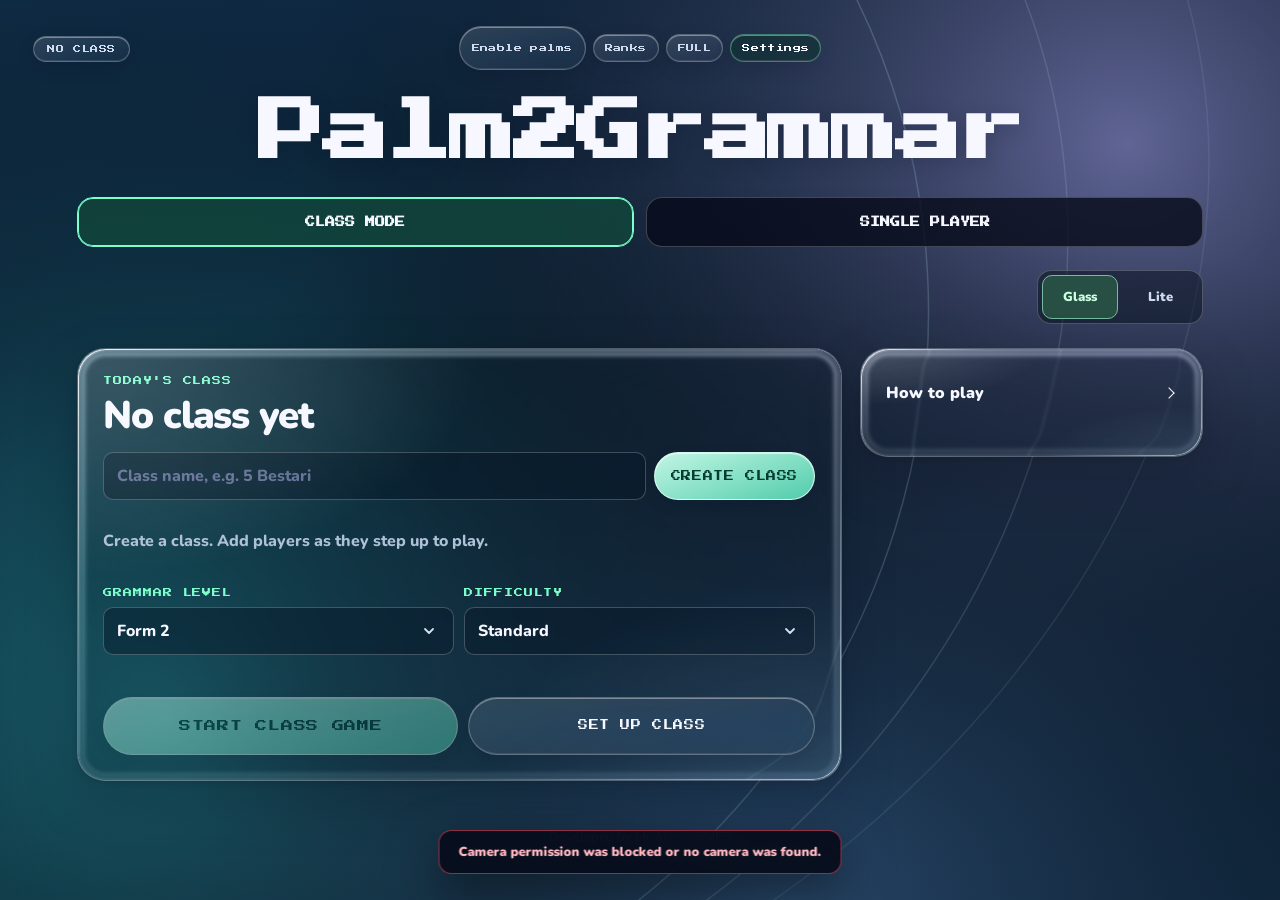
==== commit 41e3b3e5: "Apply gold foil to bonus sentence and clarify palm camera" ====
--- a/index.html
+++ b/index.html
@@ -8,9 +8,9 @@
   <link rel="preconnect" href="https://fonts.googleapis.com">
   <link rel="preconnect" href="https://fonts.gstatic.com" crossorigin>
   <link href="https://fonts.googleapis.com/css2?family=JetBrains+Mono:wght@600&family=Nunito:wght@700;800;900&family=Press+Start+2P&display=swap" rel="stylesheet">
-  <link rel="stylesheet" href="styles.css?v=20261025-lobby-brand">
+  <link rel="stylesheet" href="styles.css?v=20261026-bonus-sentence-foil">
   <link rel="stylesheet" id="glassThemeStyles" href="glass.css?v=20261025-no-tilt-foil" media="(min-width: 1101px) and (pointer: fine)">
-  <link rel="stylesheet" id="liteThemeStyles" href="mobile.css?v=20261025-lobby-brand" media="(max-width: 1100px), (pointer: coarse)">
+  <link rel="stylesheet" id="liteThemeStyles" href="mobile.css?v=20261026-bonus-sentence-foil" media="(max-width: 1100px), (pointer: coarse)">
 </head>
 <body>
   <div class="app" id="app">
@@ -468,7 +468,7 @@
   <script src="questions-form1.js?v=20261020-camera-control"></script>
   <script src="palm-control.js?v=20261025-no-tilt-foil"></script>
   <script src="homework.js?v=20261025-question-studio"></script>
-  <script src="app.js?v=20261025-lobby-brand"></script>
+  <script src="app.js?v=20261026-palm-camera-hint"></script>
 
 </body>
 </html>
--- a/styles.css
+++ b/styles.css
@@ -1297,9 +1297,23 @@
 }
 .play.golden-question .sentence-card p { color: #3b2500; }
 .play.bonus-question .sentence-card {
-  border-color: #b7ffe2;
-  background: linear-gradient(165deg, rgba(219, 255, 240, .9) 0%, rgba(160, 255, 218, .58) 55%, rgba(226, 255, 244, .82) 100%);
-  box-shadow: 0 0 0 3px rgba(124,255,203,.2), 0 24px 70px rgba(2,8,30,.35), inset 0 1px 1px rgba(255,255,255,.9);
+  border-color: #f2c15d;
+  background: linear-gradient(165deg, #30230f, #101723 72%);
+  box-shadow: 0 0 0 3px rgba(242,193,93,.2), 0 24px 70px rgba(2,8,30,.35), inset 0 1px 1px rgba(255,255,255,.28);
+}
+.play.bonus-question #sentence,
+.play.bonus-question #sentence .error-word,
+.play.bonus-question #sentence .blank-slot {
+  color: transparent;
+  background: linear-gradient(108deg, #7a4a08 0%, #f2c15d 18%, #fff4b8 24%, #b87014 36%, #f6d66d 51%, #8e560b 68%, #fff0a2 76%, #c98218 100%) 0 0 / 230% 100%;
+  -webkit-background-clip: text;
+  background-clip: text;
+  -webkit-text-fill-color: transparent;
+  text-shadow: 0 1px 0 rgba(255,244,184,.28), 0 9px 20px rgba(0,0,0,.36);
+  animation: fx-foil 3.1s ease-in-out infinite;
+}
+.play.bonus-question #sentence .error-word {
+  text-decoration-color: #ff9b67;
 }
 
 .question-enter .sentence-card { animation: question-in .28s cubic-bezier(.2,.9,.3,1) both; }
--- a/mobile.css
+++ b/mobile.css
@@ -102,7 +102,7 @@
   .meta-chip.combo { font:900 10px var(--body); padding:3px 8px; border-radius:999px; }
   .golden-banner { display:none; }
   .play.golden-question .sentence-card { background:#f7e5ae; }
-  .play.bonus-question .sentence-card { background:#d9f6e8; }
+  .play.bonus-question .sentence-card { background:#1b2028; border:1px solid #f2c15d; }
   .point-pop { font-size:18px; top:50%; }
   .progress-dots { gap:4px; }
   .dot { width:7px; height:7px; border-radius:50%; }
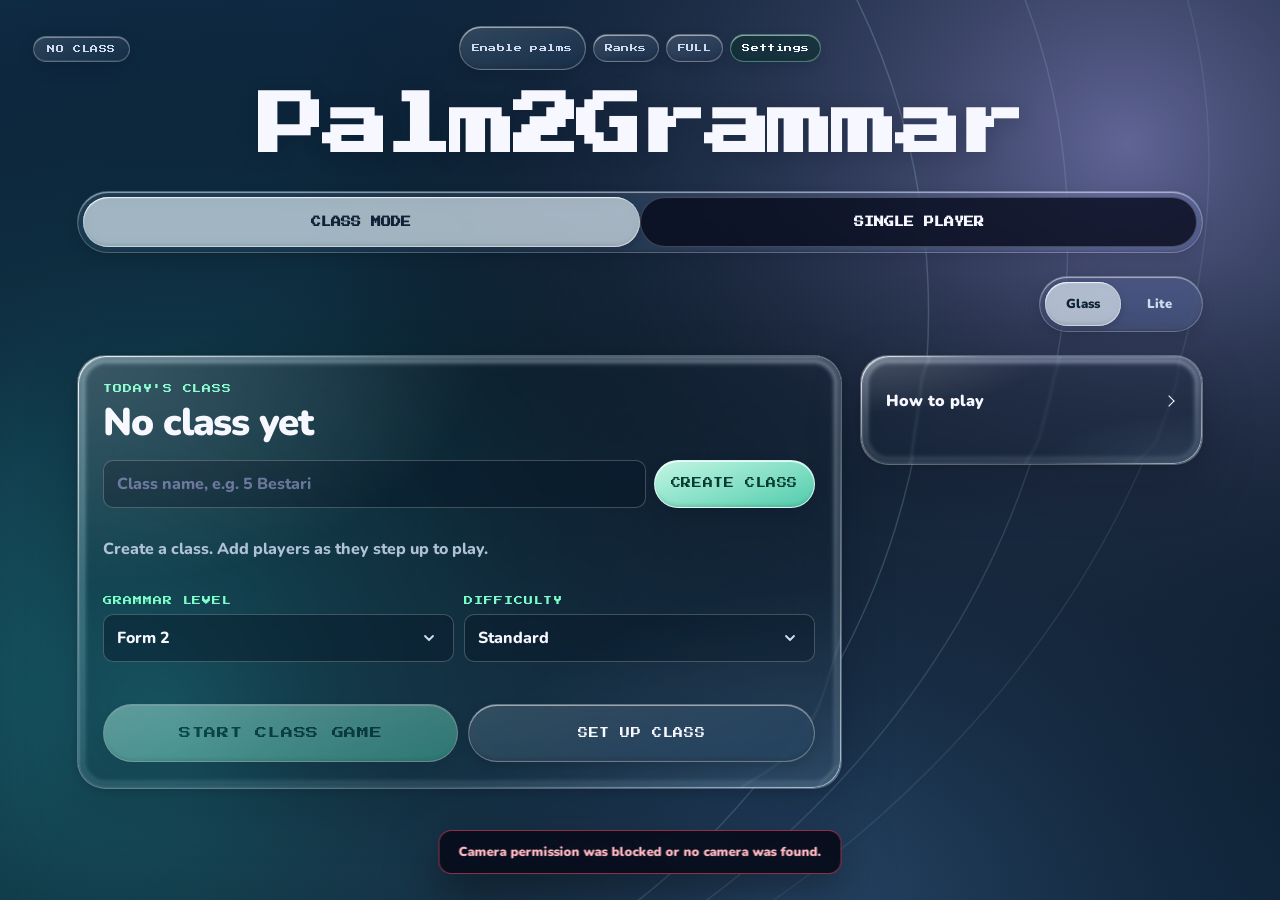
==== commit e62df877: "Polish glass controls and golden question text" ====
--- a/index.html
+++ b/index.html
@@ -8,9 +8,9 @@
   <link rel="preconnect" href="https://fonts.googleapis.com">
   <link rel="preconnect" href="https://fonts.gstatic.com" crossorigin>
   <link href="https://fonts.googleapis.com/css2?family=JetBrains+Mono:wght@600&family=Nunito:wght@700;800;900&family=Press+Start+2P&display=swap" rel="stylesheet">
-  <link rel="stylesheet" href="styles.css?v=20261026-bonus-sentence-foil">
-  <link rel="stylesheet" id="glassThemeStyles" href="glass.css?v=20261025-no-tilt-foil" media="(min-width: 1101px) and (pointer: fine)">
-  <link rel="stylesheet" id="liteThemeStyles" href="mobile.css?v=20261026-bonus-sentence-foil" media="(max-width: 1100px), (pointer: coarse)">
+  <link rel="stylesheet" href="styles.css?v=20261026-golden-sentence-foil">
+  <link rel="stylesheet" id="glassThemeStyles" href="glass.css?v=20261026-glass-switcher" media="(min-width: 1101px) and (pointer: fine)">
+  <link rel="stylesheet" id="liteThemeStyles" href="mobile.css?v=20261026-golden-sentence-foil" media="(max-width: 1100px), (pointer: coarse)">
 </head>
 <body>
   <div class="app" id="app">
--- a/styles.css
+++ b/styles.css
@@ -1291,28 +1291,27 @@
 @keyframes golden-banner-in { from { opacity: 0; transform: translateY(-8px) scale(.94); } to { opacity: 1; transform: none; } }
 
 .play.golden-question .sentence-card {
-  border-color: #ffe6a6;
-  background: linear-gradient(165deg, rgba(255, 244, 205, .88) 0%, rgba(255, 221, 145, .6) 55%, rgba(255, 246, 214, .8) 100%);
-  box-shadow: 0 0 0 3px rgba(255,209,102,.22), 0 24px 70px rgba(2,8,30,.35), inset 0 1px 1px rgba(255,255,255,.9);
-}
-.play.golden-question .sentence-card p { color: #3b2500; }
+  border-color: #f2c15d;
+  background: linear-gradient(165deg, #30230f, #101723 72%);
+  box-shadow: 0 0 0 3px rgba(242,193,93,.2), 0 24px 70px rgba(2,8,30,.35), inset 0 1px 1px rgba(255,255,255,.28);
+}
 .play.bonus-question .sentence-card {
   border-color: #f2c15d;
   background: linear-gradient(165deg, #30230f, #101723 72%);
   box-shadow: 0 0 0 3px rgba(242,193,93,.2), 0 24px 70px rgba(2,8,30,.35), inset 0 1px 1px rgba(255,255,255,.28);
 }
-.play.bonus-question #sentence,
-.play.bonus-question #sentence .error-word,
-.play.bonus-question #sentence .blank-slot {
+.play:is(.golden-question, .bonus-question) #sentence,
+.play:is(.golden-question, .bonus-question) #sentence .error-word,
+.play:is(.golden-question, .bonus-question) #sentence .blank-slot {
   color: transparent;
-  background: linear-gradient(108deg, #7a4a08 0%, #f2c15d 18%, #fff4b8 24%, #b87014 36%, #f6d66d 51%, #8e560b 68%, #fff0a2 76%, #c98218 100%) 0 0 / 230% 100%;
+  background: linear-gradient(108deg, #bd7924 0%, #f2c15d 18%, #fff4c8 24%, #d89533 36%, #f6d66d 51%, #c58227 68%, #fff0b2 76%, #e6a844 100%) 0 0 / 230% 100%;
   -webkit-background-clip: text;
   background-clip: text;
   -webkit-text-fill-color: transparent;
   text-shadow: 0 1px 0 rgba(255,244,184,.28), 0 9px 20px rgba(0,0,0,.36);
   animation: fx-foil 3.1s ease-in-out infinite;
 }
-.play.bonus-question #sentence .error-word {
+.play:is(.golden-question, .bonus-question) #sentence .error-word {
   text-decoration-color: #ff9b67;
 }
 
--- a/glass.css
+++ b/glass.css
@@ -185,3 +185,82 @@
   outline-offset: 3px;
 }
 .drawer .select:disabled { opacity: .45; cursor: not-allowed; }
+
+/* Switcher treatment adapted from the linked liquid-glass control. */
+.game-modes, .appearance-options {
+  position: relative;
+  isolation: isolate;
+  gap: 0;
+  padding: 5px;
+  border: 1px solid rgb(255 255 255 / .22);
+  border-radius: 999px;
+  background: rgb(185 194 207 / .12);
+  -webkit-backdrop-filter: blur(9px) saturate(1.45);
+  backdrop-filter: blur(9px) saturate(1.45);
+  box-shadow:
+    inset 0 1px 0 rgb(255 255 255 / .38),
+    inset 1px 2px 2px -2px rgb(255 255 255 / .6),
+    inset 0 -2px 3px -2px rgb(0 12 28 / .35),
+    0 5px 14px rgb(0 10 25 / .12);
+}
+.game-modes { grid-template-columns: repeat(2, minmax(0, 1fr)); }
+.mode-choice, .appearance-choice {
+  position: relative;
+  z-index: 1;
+  border-radius: 999px;
+  transition: color 160ms ease, transform 140ms cubic-bezier(.23, 1, .32, 1);
+}
+.mode-choice:active, .appearance-choice:active { transform: scale(.97); }
+@supports selector(:has(*)) {
+  .game-modes::before, .appearance-options::before {
+    content: "";
+    position: absolute;
+    z-index: 0;
+    top: 5px;
+    bottom: 5px;
+    left: 5px;
+    width: calc((100% - 10px) / 2);
+    border-radius: inherit;
+    background: rgb(234 246 252 / .62);
+    -webkit-backdrop-filter: blur(8px) saturate(1.35);
+    backdrop-filter: blur(8px) saturate(1.35);
+    box-shadow:
+      inset 0 0 0 1px rgb(255 255 255 / .25),
+      inset 1px 2px 1px -1px rgb(255 255 255 / .78),
+      inset -1px -2px 1px -1px rgb(255 255 255 / .46),
+      inset 0 -5px 5px -5px rgb(0 14 30 / .32),
+      0 3px 8px rgb(0 12 25 / .18);
+    transition: transform 260ms cubic-bezier(.32, .72, 0, 1);
+  }
+  .game-modes:has(#singleModeBtn[aria-pressed="true"])::before,
+  .appearance-options:has(#liteAppearanceBtn[aria-pressed="true"])::before { transform: translateX(100%); }
+  .mode-choice[aria-pressed="true"], .appearance-choice[aria-pressed="true"] {
+    background: transparent;
+    border-color: transparent;
+    box-shadow: none;
+    color: #102238;
+  }
+}
+
+.hud-btn, .btn:not(.primary):not(.camera), .toggle, .manual-chip {
+  border-color: rgb(255 255 255 / .27);
+  background: linear-gradient(160deg, rgb(255 255 255 / .16), rgb(255 255 255 / .045)), rgb(13 32 51 / .28);
+  -webkit-backdrop-filter: blur(9px) saturate(1.4);
+  backdrop-filter: blur(9px) saturate(1.4);
+  box-shadow:
+    inset 0 1px 0 rgb(255 255 255 / .48),
+    inset 1px 2px 1px -2px rgb(255 255 255 / .72),
+    inset -1px -2px 1px -2px rgb(255 255 255 / .35),
+    inset 0 -4px 5px -4px rgb(0 11 29 / .28),
+    0 4px 12px rgb(0 10 25 / .13);
+}
+.btn.primary, .btn.camera {
+  box-shadow:
+    inset 0 1px 0 rgb(255 255 255 / .85),
+    inset 1px 2px 1px -2px #fff,
+    inset 0 -4px 5px -4px rgb(0 35 33 / .3),
+    0 5px 14px rgb(0 10 25 / .16);
+}
+@media (prefers-reduced-motion: reduce) {
+  .game-modes::before, .appearance-options::before { transition: none; }
+}
--- a/mobile.css
+++ b/mobile.css
@@ -101,7 +101,7 @@
   .meta-chip.golden { font:900 10px var(--body); color:#3b2500; padding:3px 8px; border-radius:999px; }
   .meta-chip.combo { font:900 10px var(--body); padding:3px 8px; border-radius:999px; }
   .golden-banner { display:none; }
-  .play.golden-question .sentence-card { background:#f7e5ae; }
+  .play.golden-question .sentence-card { background:#1b2028; border:1px solid #f2c15d; }
   .play.bonus-question .sentence-card { background:#1b2028; border:1px solid #f2c15d; }
   .point-pop { font-size:18px; top:50%; }
   .progress-dots { gap:4px; }
